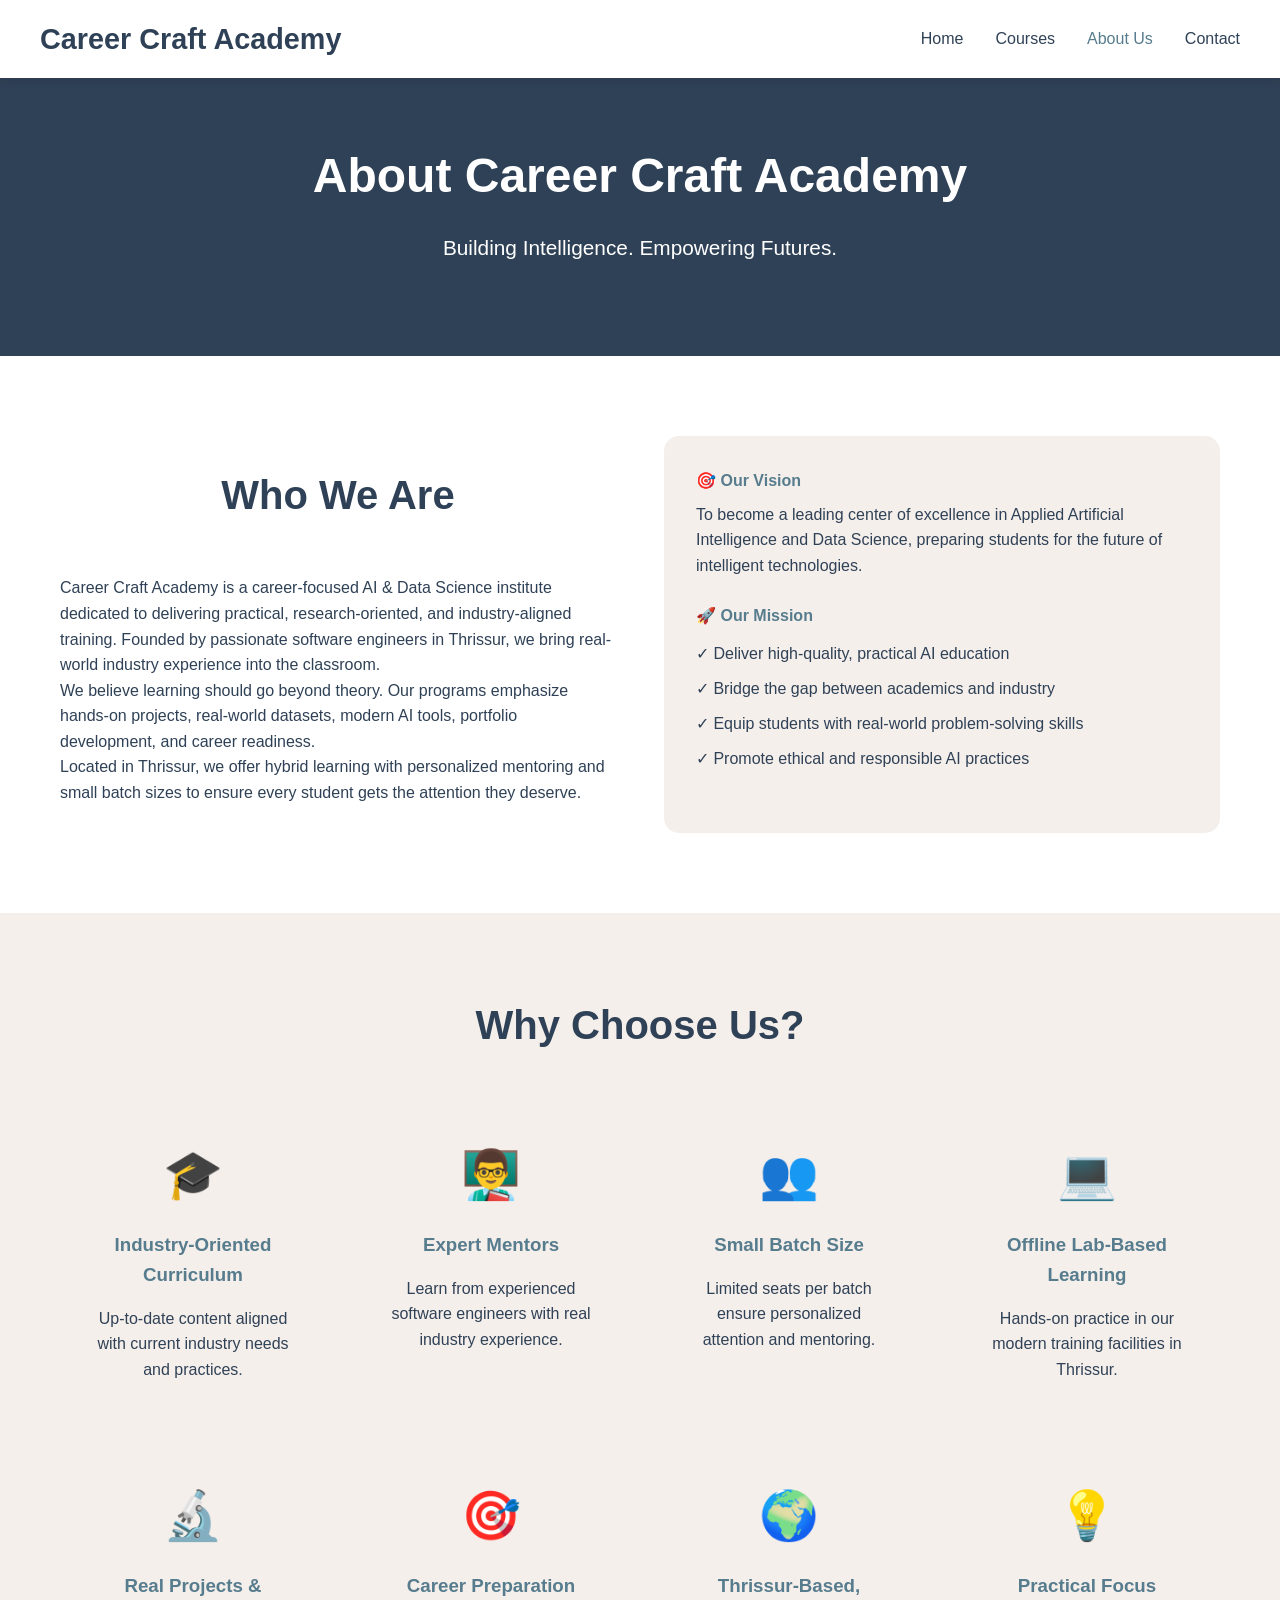
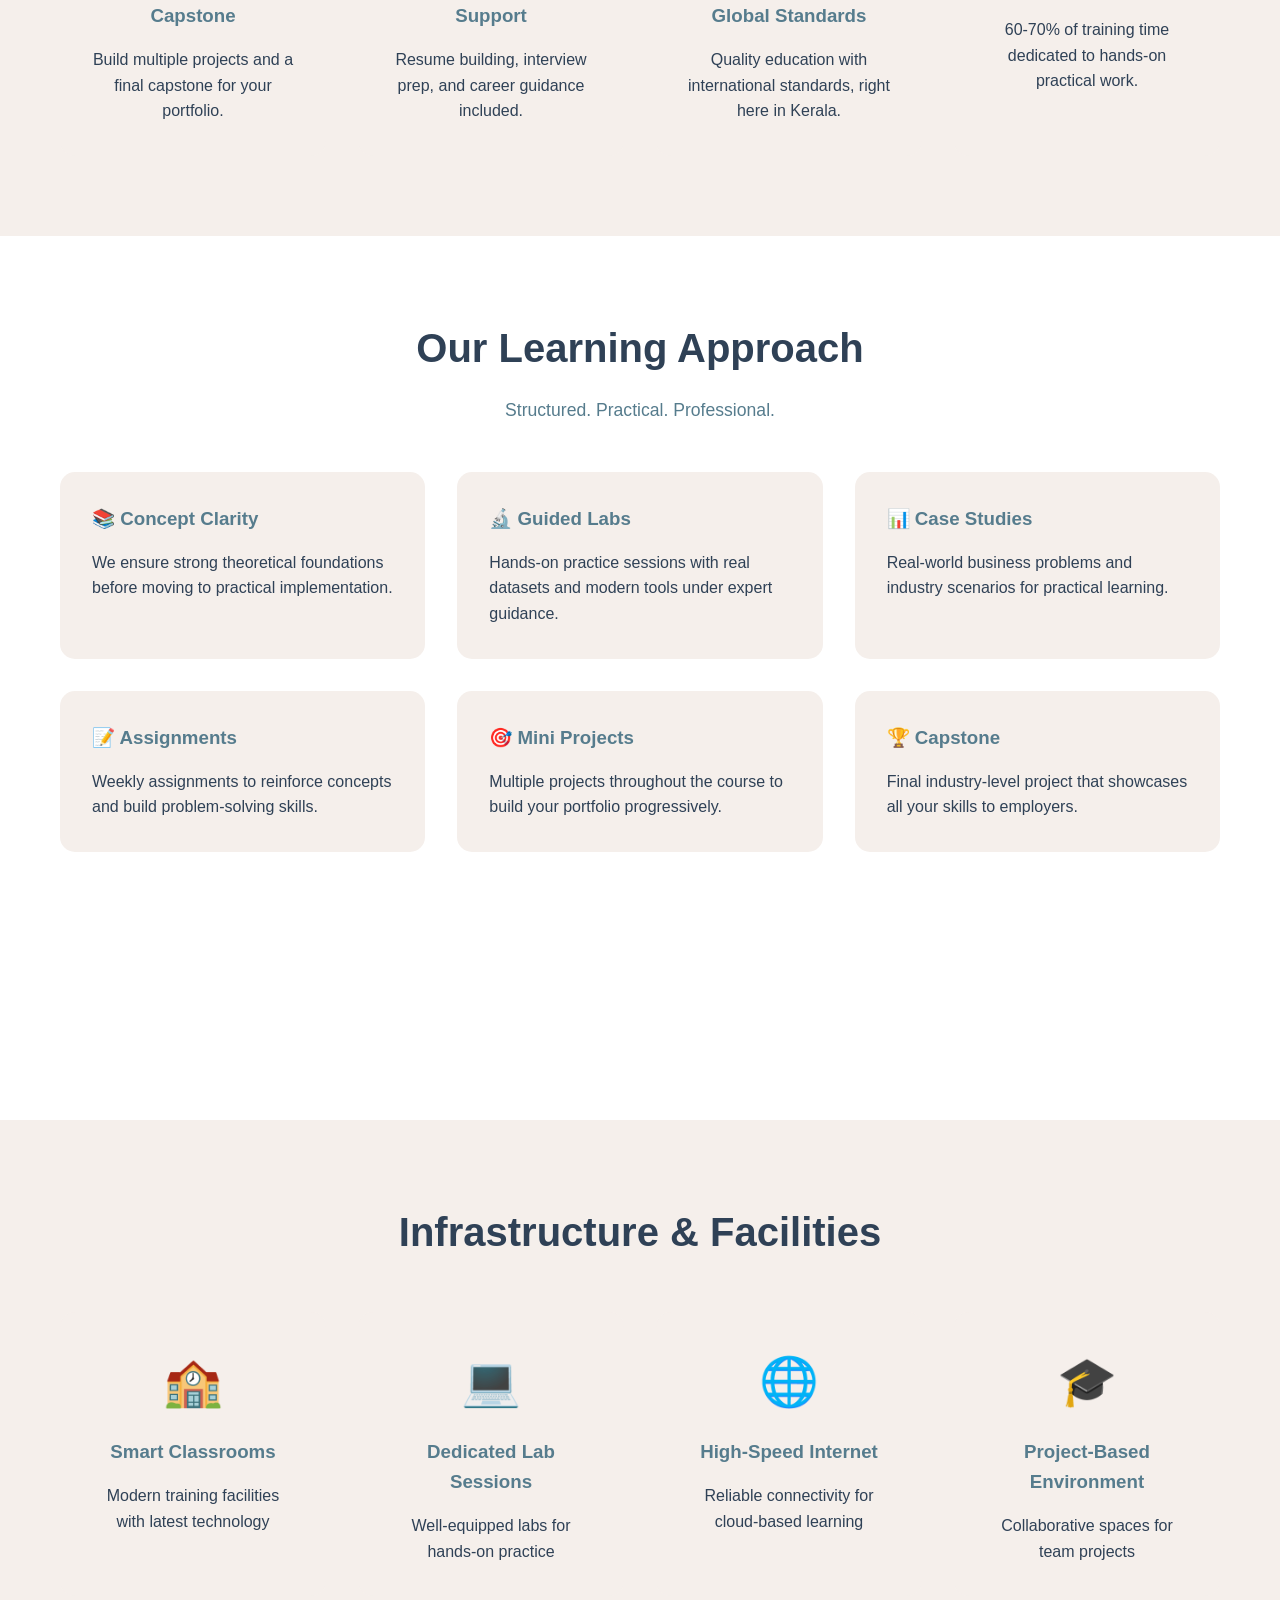
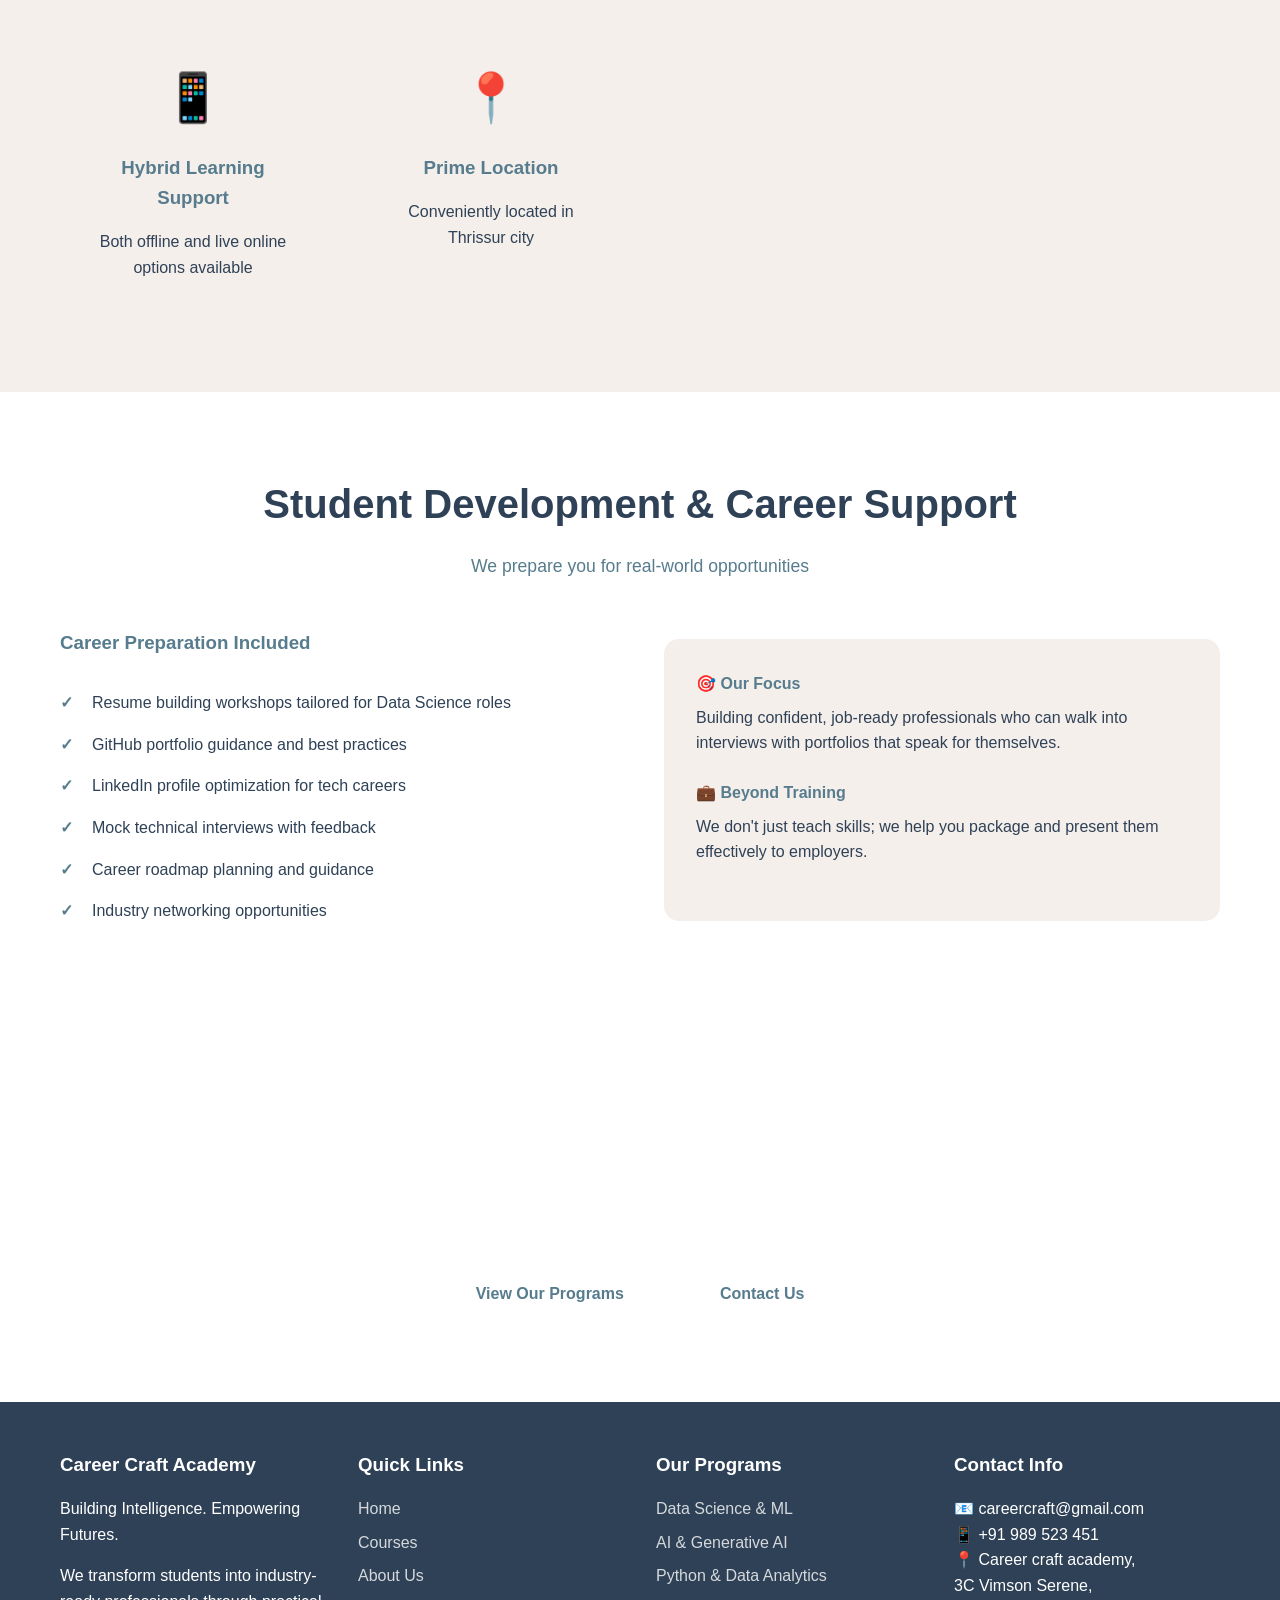
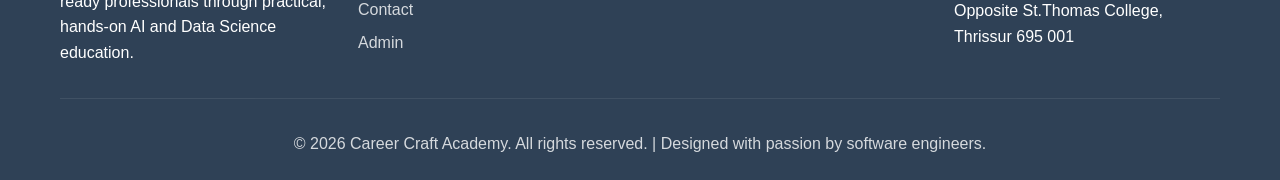
==== about.html @ 8da36c8c "Career crft website" ====
<!DOCTYPE html>
<html lang="en">
<head>
    <meta charset="UTF-8">
    <meta name="viewport" content="width=device-width, initial-scale=1.0">
    <title>About Us - Career Craft Academy</title>
    <meta name="description" content="Learn about Career Craft Academy's mission, vision, and commitment to quality AI and Data Science education in Thrissur.">
    <link rel="stylesheet" href="css/styles.css">
</head>
<body>
    <!-- Header Placeholder -->
    <div id="header-placeholder"></div>

    <!-- Page Hero -->
    <section class="hero" style="padding: 60px 20px;">
        <div class="container">
            <h1>About Career Craft Academy</h1>
            <p>Building Intelligence. Empowering Futures.</p>
        </div>
    </section>

    <!-- About Content -->
    <section>
        <div class="container">
            <div class="about-content">
                <div class="about-text">
                    <h2>Who We Are</h2>
                    <p>Career Craft Academy is a career-focused AI & Data Science institute dedicated to delivering practical, research-oriented, and industry-aligned training. Founded by passionate software engineers in Thrissur, we bring real-world industry experience into the classroom.</p>
                    
                    <p>We believe learning should go beyond theory. Our programs emphasize hands-on projects, real-world datasets, modern AI tools, portfolio development, and career readiness.</p>
                    
                    <p>Located in Thrissur, we offer hybrid learning with personalized mentoring and small batch sizes to ensure every student gets the attention they deserve.</p>
                </div>
                
                <div class="about-highlights">
                    <div class="highlight-item">
                        <h4>🎯 Our Vision</h4>
                        <p>To become a leading center of excellence in Applied Artificial Intelligence and Data Science, preparing students for the future of intelligent technologies.</p>
                    </div>
                    
                    <div class="highlight-item">
                        <h4>🚀 Our Mission</h4>
                        <ul style="list-style: none; padding: 0; margin-top: 0.5rem;">
                            <li style="padding: 0.3rem 0;">✓ Deliver high-quality, practical AI education</li>
                            <li style="padding: 0.3rem 0;">✓ Bridge the gap between academics and industry</li>
                            <li style="padding: 0.3rem 0;">✓ Equip students with real-world problem-solving skills</li>
                            <li style="padding: 0.3rem 0;">✓ Promote ethical and responsible AI practices</li>
                        </ul>
                    </div>
                </div>
            </div>
        </div>
    </section>

    <!-- Why Choose Us -->
    <section style="background: var(--light-bg);">
        <div class="container">
            <h2>Why Choose Us?</h2>
            <div class="features-grid">
                <div class="feature-card">
                    <div class="feature-icon">🎓</div>
                    <h3>Industry-Oriented Curriculum</h3>
                    <p>Up-to-date content aligned with current industry needs and practices.</p>
                </div>
                
                <div class="feature-card">
                    <div class="feature-icon">👨‍🏫</div>
                    <h3>Expert Mentors</h3>
                    <p>Learn from experienced software engineers with real industry experience.</p>
                </div>
                
                <div class="feature-card">
                    <div class="feature-icon">👥</div>
                    <h3>Small Batch Size</h3>
                    <p>Limited seats per batch ensure personalized attention and mentoring.</p>
                </div>
                
                <div class="feature-card">
                    <div class="feature-icon">💻</div>
                    <h3>Offline Lab-Based Learning</h3>
                    <p>Hands-on practice in our modern training facilities in Thrissur.</p>
                </div>
                
                <div class="feature-card">
                    <div class="feature-icon">🔬</div>
                    <h3>Real Projects & Capstone</h3>
                    <p>Build multiple projects and a final capstone for your portfolio.</p>
                </div>
                
                <div class="feature-card">
                    <div class="feature-icon">🎯</div>
                    <h3>Career Preparation Support</h3>
                    <p>Resume building, interview prep, and career guidance included.</p>
                </div>
                
                <div class="feature-card">
                    <div class="feature-icon">🌍</div>
                    <h3>Thrissur-Based, Global Standards</h3>
                    <p>Quality education with international standards, right here in Kerala.</p>
                </div>
                
                <div class="feature-card">
                    <div class="feature-icon">💡</div>
                    <h3>Practical Focus</h3>
                    <p>60-70% of training time dedicated to hands-on practical work.</p>
                </div>
            </div>
        </div>
    </section>

    <!-- Learning Approach -->
    <section>
        <div class="container">
            <h2>Our Learning Approach</h2>
            <p class="section-subtitle">Structured. Practical. Professional.</p>
            
            <div style="display: grid; grid-template-columns: repeat(auto-fit, minmax(300px, 1fr)); gap: 2rem;">
                <div style="background: var(--light-bg); padding: 2rem; border-radius: 15px;">
                    <h3 style="color: var(--primary-color); margin-bottom: 1rem;">📚 Concept Clarity</h3>
                    <p>We ensure strong theoretical foundations before moving to practical implementation.</p>
                </div>
                
                <div style="background: var(--light-bg); padding: 2rem; border-radius: 15px;">
                    <h3 style="color: var(--primary-color); margin-bottom: 1rem;">🔬 Guided Labs</h3>
                    <p>Hands-on practice sessions with real datasets and modern tools under expert guidance.</p>
                </div>
                
                <div style="background: var(--light-bg); padding: 2rem; border-radius: 15px;">
                    <h3 style="color: var(--primary-color); margin-bottom: 1rem;">📊 Case Studies</h3>
                    <p>Real-world business problems and industry scenarios for practical learning.</p>
                </div>
                
                <div style="background: var(--light-bg); padding: 2rem; border-radius: 15px;">
                    <h3 style="color: var(--primary-color); margin-bottom: 1rem;">📝 Assignments</h3>
                    <p>Weekly assignments to reinforce concepts and build problem-solving skills.</p>
                </div>
                
                <div style="background: var(--light-bg); padding: 2rem; border-radius: 15px;">
                    <h3 style="color: var(--primary-color); margin-bottom: 1rem;">🎯 Mini Projects</h3>
                    <p>Multiple projects throughout the course to build your portfolio progressively.</p>
                </div>
                
                <div style="background: var(--light-bg); padding: 2rem; border-radius: 15px;">
                    <h3 style="color: var(--primary-color); margin-bottom: 1rem;">🏆 Capstone</h3>
                    <p>Final industry-level project that showcases all your skills to employers.</p>
                </div>
            </div>
            
            <div style="text-align: center; margin-top: 3rem; padding: 2rem; background: var(--gradient); color: white; border-radius: 15px;">
                <h3 style="color: white; margin-bottom: 1rem;">Our Promise</h3>
                <p style="font-size: 1.2rem;">We don't just train students — we transform them into professionals.</p>
            </div>
        </div>
    </section>

    <!-- Infrastructure -->
    <section style="background: var(--light-bg);">
        <div class="container">
            <h2>Infrastructure & Facilities</h2>
            <div class="features-grid">
                <div class="feature-card">
                    <div class="feature-icon">🏫</div>
                    <h3>Smart Classrooms</h3>
                    <p>Modern training facilities with latest technology</p>
                </div>
                
                <div class="feature-card">
                    <div class="feature-icon">💻</div>
                    <h3>Dedicated Lab Sessions</h3>
                    <p>Well-equipped labs for hands-on practice</p>
                </div>
                
                <div class="feature-card">
                    <div class="feature-icon">🌐</div>
                    <h3>High-Speed Internet</h3>
                    <p>Reliable connectivity for cloud-based learning</p>
                </div>
                
                <div class="feature-card">
                    <div class="feature-icon">🎓</div>
                    <h3>Project-Based Environment</h3>
                    <p>Collaborative spaces for team projects</p>
                </div>
                
                <div class="feature-card">
                    <div class="feature-icon">📱</div>
                    <h3>Hybrid Learning Support</h3>
                    <p>Both offline and live online options available</p>
                </div>
                
                <div class="feature-card">
                    <div class="feature-icon">📍</div>
                    <h3>Prime Location</h3>
                    <p>Conveniently located in Thrissur city</p>
                </div>
            </div>
        </div>
    </section>

    <!-- Student Development -->
    <section>
        <div class="container">
            <h2>Student Development & Career Support</h2>
            <p class="section-subtitle">We prepare you for real-world opportunities</p>
            
            <div class="about-content">
                <div class="about-text">
                    <h3>Career Preparation Included</h3>
                    <ul>
                        <li>Resume building workshops tailored for Data Science roles</li>
                        <li>GitHub portfolio guidance and best practices</li>
                        <li>LinkedIn profile optimization for tech careers</li>
                        <li>Mock technical interviews with feedback</li>
                        <li>Career roadmap planning and guidance</li>
                        <li>Industry networking opportunities</li>
                    </ul>
                </div>
                
                <div class="about-highlights">
                    <div class="highlight-item">
                        <h4>🎯 Our Focus</h4>
                        <p>Building confident, job-ready professionals who can walk into interviews with portfolios that speak for themselves.</p>
                    </div>
                    
                    <div class="highlight-item">
                        <h4>💼 Beyond Training</h4>
                        <p>We don't just teach skills; we help you package and present them effectively to employers.</p>
                    </div>
                </div>
            </div>
        </div>
    </section>

    <!-- CTA Section -->
    <section style="background: var(--gradient); color: white; text-align: center;">
        <div class="container">
            <h2 style="color: white;">Join Career Craft Academy</h2>
            <p style="font-size: 1.2rem; margin-bottom: 2rem;">Start your journey in AI & Data Science with industry experts</p>
            <div style="display: flex; gap: 1rem; justify-content: center; flex-wrap: wrap;">
                <a href="courses.html" class="cta-button">View Our Programs</a>
                <a href="contact.html" class="cta-button">Contact Us</a>
            </div>
        </div>
    </section>

    <!-- Footer Placeholder -->
    <div id="footer-placeholder"></div>

    <!-- Scripts -->
    <script src="js/main.js"></script>
</body>
</html>
---- css/styles.css ----
/* Reset and Base Styles */
* {
    margin: 0;
    padding: 0;
    box-sizing: border-box;
}

:root {
    --primary-color: #567C8D;
    --secondary-color: #2F4156;
    --accent-color: #567C8D;
    --dark-bg: #2F4156;
    --light-bg: #F5EFEB;
    --text-dark: #2F4156;
    --text-light: #567C8D;
    --white: #ffffff;
    --success: #567C8D;
    --warning: #567C8D;
    --sky-blue: #C8D9E6;
}

body {
    font-family: 'Segoe UI', Tahoma, Geneva, Verdana, sans-serif;
    line-height: 1.6;
    color: var(--text-dark);
    background-color: var(--white);
}

.container {
    max-width: 1200px;
    margin: 0 auto;
    padding: 0 20px;
}

/* Header Styles */
header {
    background: var(--white);
    box-shadow: 0 2px 10px rgba(0,0,0,0.1);
    position: sticky;
    top: 0;
    z-index: 1000;
}

.header-container {
    display: flex;
    justify-content: space-between;
    align-items: center;
    padding: 1rem 0;
}

.logo {
    font-size: 1.8rem;
    font-weight: bold;
    color: var(--secondary-color);
}

nav ul {
    display: flex;
    list-style: none;
    gap: 2rem;
}

nav a {
    text-decoration: none;
    color: var(--text-dark);
    font-weight: 500;
    transition: color 0.3s;
    position: relative;
}

nav a:hover,
nav a.active {
    color: var(--primary-color);
}

nav a::after {
    content: '';
    position: absolute;
    bottom: -5px;
    left: 0;
    width: 0;
    height: 2px;
    background: var(--primary-color);
    transition: width 0.3s;
}

nav a:hover::after {
    width: 100%;
}

.mobile-menu-btn {
    display: none;
    background: none;
    border: none;
    font-size: 1.5rem;
    cursor: pointer;
    color: var(--text-dark);
}

/* Hero Section */
.hero {
    background: var(--secondary-color);
    color: var(--white);
    padding: 100px 20px;
    text-align: center;
}

.hero h1 {
    font-size: 3rem;
    margin-bottom: 1rem;
    animation: fadeInUp 0.8s ease;
}

.hero p {
    font-size: 1.3rem;
    margin-bottom: 2rem;
    animation: fadeInUp 0.8s ease 0.2s backwards;
}

.cta-button {
    display: inline-block;
    background: var(--white);
    color: var(--primary-color);
    padding: 15px 40px;
    border-radius: 50px;
    text-decoration: none;
    font-weight: bold;
    transition: transform 0.3s, box-shadow 0.3s;
    animation: fadeInUp 0.8s ease 0.4s backwards;
}

.cta-button:hover {
    transform: translateY(-3px);
    box-shadow: 0 10px 25px rgba(0,0,0,0.2);
}

/* Section Styles */
section {
    padding: 80px 20px;
}

section h2 {
    text-align: center;
    font-size: 2.5rem;
    margin-bottom: 3rem;
    color: var(--text-dark);
}

.section-subtitle {
    text-align: center;
    color: var(--text-light);
    font-size: 1.1rem;
    margin-top: -2rem;
    margin-bottom: 3rem;
}

/* About Section */
.about-content {
    display: grid;
    grid-template-columns: 1fr 1fr;
    gap: 3rem;
    align-items: center;
}

.about-text h3 {
    color: var(--primary-color);
    margin-bottom: 1rem;
}

.about-text ul {
    list-style: none;
    margin-top: 1.5rem;
}

.about-text li {
    padding: 0.5rem 0;
    padding-left: 2rem;
    position: relative;
}

.about-text li::before {
    content: '✓';
    position: absolute;
    left: 0;
    color: var(--success);
    font-weight: bold;
}

.about-highlights {
    background: var(--light-bg);
    padding: 2rem;
    border-radius: 15px;
}

.highlight-item {
    margin-bottom: 1.5rem;
}

.highlight-item h4 {
    color: var(--primary-color);
    margin-bottom: 0.5rem;
}

/* Courses Grid */
.courses-grid {
    display: grid;
    grid-template-columns: repeat(auto-fit, minmax(350px, 1fr));
    gap: 2rem;
    margin-top: 3rem;
}

.course-card {
    background: var(--white);
    border-radius: 15px;
    overflow: hidden;
    box-shadow: 0 5px 20px rgba(0,0,0,0.1);
    transition: transform 0.3s, box-shadow 0.3s;
}

.course-card:hover {
    transform: translateY(-10px);
    box-shadow: 0 15px 35px rgba(0,0,0,0.15);
}

.course-header {
    background: var(--primary-color);
    color: var(--white);
    padding: 2rem;
}

.course-header h3 {
    font-size: 1.5rem;
    margin-bottom: 0.5rem;
}

.course-duration {
    font-size: 0.9rem;
    opacity: 0.9;
}

.course-body {
    padding: 2rem;
}

.course-body ul {
    list-style: none;
    margin: 1.5rem 0;
}

.course-body li {
    padding: 0.5rem 0;
    padding-left: 1.5rem;
    position: relative;
    color: var(--text-light);
}

.course-body li::before {
    content: '→';
    position: absolute;
    left: 0;
    color: var(--primary-color);
}

.course-button {
    display: inline-block;
    background: var(--primary-color);
    color: var(--white);
    padding: 12px 30px;
    border-radius: 25px;
    text-decoration: none;
    transition: background 0.3s;
}

.course-button:hover {
    background: var(--secondary-color);
}

/* Features Section */
.features-grid {
    display: grid;
    grid-template-columns: repeat(auto-fit, minmax(250px, 1fr));
    gap: 2rem;
}

.feature-card {
    text-align: center;
    padding: 2rem;
    background: var(--light-bg);
    border-radius: 15px;
    transition: transform 0.3s;
}

.feature-card:hover {
    transform: translateY(-5px);
}

.feature-icon {
    font-size: 3rem;
    margin-bottom: 1rem;
}

.feature-card h3 {
    color: var(--primary-color);
    margin-bottom: 1rem;
}

/* Contact Section */
.contact-content {
    display: grid;
    grid-template-columns: 1fr 1fr;
    gap: 3rem;
}

.contact-form {
    background: var(--light-bg);
    padding: 2rem;
    border-radius: 15px;
}

.form-group {
    margin-bottom: 1.5rem;
}

.form-group label {
    display: block;
    margin-bottom: 0.5rem;
    font-weight: 500;
    color: var(--text-dark);
}

.form-group input,
.form-group textarea,
.form-group select {
    width: 100%;
    padding: 12px;
    border: 1px solid #e2e8f0;
    border-radius: 8px;
    font-family: inherit;
    font-size: 1rem;
}

.form-group textarea {
    resize: vertical;
    min-height: 120px;
}

.submit-btn {
    background: var(--primary-color);
    color: var(--white);
    padding: 12px 40px;
    border: none;
    border-radius: 25px;
    cursor: pointer;
    font-size: 1rem;
    font-weight: bold;
    transition: background 0.3s;
}

.submit-btn:hover {
    background: var(--secondary-color);
}

.contact-info {
    padding: 2rem;
}

.contact-item {
    margin-bottom: 2rem;
    display: flex;
    align-items: start;
    gap: 1rem;
}

.contact-icon {
    font-size: 1.5rem;
    color: var(--primary-color);
}

.contact-item h4 {
    color: var(--primary-color);
    margin-bottom: 0.5rem;
}

/* Footer */
footer {
    background: var(--dark-bg);
    color: var(--white);
    padding: 3rem 20px 1.5rem;
}

.footer-content {
    display: grid;
    grid-template-columns: repeat(auto-fit, minmax(250px, 1fr));
    gap: 2rem;
    margin-bottom: 2rem;
}

.footer-section h3 {
    margin-bottom: 1rem;
}

.footer-section ul {
    list-style: none;
}

.footer-section ul li {
    margin-bottom: 0.5rem;
}

.footer-section a {
    color: var(--white);
    text-decoration: none;
    opacity: 0.8;
    transition: opacity 0.3s;
}

.footer-section a:hover {
    opacity: 1;
}

.footer-bottom {
    text-align: center;
    padding-top: 2rem;
    border-top: 1px solid rgba(255,255,255,0.1);
    opacity: 0.8;
}

/* Course Detail Page */
.course-detail-hero {
    background: var(--secondary-color);
    color: var(--white);
    padding: 60px 20px;
}

.course-detail-content {
    display: grid;
    grid-template-columns: 2fr 1fr;
    gap: 3rem;
    margin-top: 3rem;
}

.course-main {
    background: var(--white);
}

.course-sidebar {
    position: sticky;
    top: 100px;
    align-self: start;
}

.info-box {
    background: var(--light-bg);
    padding: 2rem;
    border-radius: 15px;
    margin-bottom: 2rem;
}

.info-box h3 {
    color: var(--primary-color);
    margin-bottom: 1rem;
}

.module {
    background: var(--light-bg);
    padding: 2rem;
    border-radius: 15px;
    margin-bottom: 2rem;
}

.module h3 {
    color: var(--primary-color);
    margin-bottom: 1rem;
}

/* Animations */
@keyframes fadeInUp {
    from {
        opacity: 0;
        transform: translateY(30px);
    }
    to {
        opacity: 1;
        transform: translateY(0);
    }
}

/* Content Manager Styles */
.admin-header {
    background: var(--dark-bg);
    color: var(--white);
    padding: 2rem;
    margin-bottom: 2rem;
}

.admin-container {
    max-width: 1400px;
    margin: 0 auto;
    padding: 2rem;
}

.content-sections {
    display: grid;
    gap: 2rem;
}

.admin-section {
    background: var(--white);
    border-radius: 15px;
    padding: 2rem;
    box-shadow: 0 2px 10px rgba(0,0,0,0.1);
}

.admin-section h2 {
    color: var(--primary-color);
    margin-bottom: 1.5rem;
    text-align: left;
    font-size: 1.8rem;
}

.course-list {
    display: grid;
    gap: 1rem;
}

.course-item {
    background: var(--light-bg);
    padding: 1.5rem;
    border-radius: 10px;
    display: flex;
    justify-content: space-between;
    align-items: center;
}

.edit-btn, .delete-btn, .add-btn {
    padding: 8px 20px;
    border: none;
    border-radius: 5px;
    cursor: pointer;
    font-weight: bold;
    transition: background 0.3s;
}

.edit-btn {
    background: var(--primary-color);
    color: var(--white);
    margin-right: 0.5rem;
}

.delete-btn {
    background: #ef4444;
    color: var(--white);
}

.add-btn {
    background: var(--success);
    color: var(--white);
}

.modal {
    display: none;
    position: fixed;
    top: 0;
    left: 0;
    width: 100%;
    height: 100%;
    background: rgba(0,0,0,0.5);
    z-index: 2000;
    align-items: center;
    justify-content: center;
}

.modal.active {
    display: flex;
}

.modal-content {
    background: var(--white);
    padding: 2rem;
    border-radius: 15px;
    max-width: 600px;
    width: 90%;
    max-height: 90vh;
    overflow-y: auto;
}

.modal-header {
    display: flex;
    justify-content: space-between;
    align-items: center;
    margin-bottom: 1.5rem;
}

.close-btn {
    background: none;
    border: none;
    font-size: 1.5rem;
    cursor: pointer;
    color: var(--text-dark);
}

/* Responsive Design */
@media (max-width: 768px) {
    .mobile-menu-btn {
        display: block;
    }

    nav ul {
        display: none;
        position: absolute;
        top: 100%;
        left: 0;
        right: 0;
        background: var(--white);
        flex-direction: column;
        padding: 1rem;
        box-shadow: 0 5px 10px rgba(0,0,0,0.1);
    }

    nav ul.active {
        display: flex;
    }

    .hero h1 {
        font-size: 2rem;
    }

    .about-content,
    .contact-content,
    .course-detail-content {
        grid-template-columns: 1fr;
    }

    .courses-grid,
    .features-grid {
        grid-template-columns: 1fr;
    }

    .course-sidebar {
        position: static;
    }
}

@media (max-width: 480px) {
    .hero h1 {
        font-size: 1.5rem;
    }

    .hero p {
        font-size: 1rem;
    }

    section h2 {
        font-size: 1.8rem;
    }
}
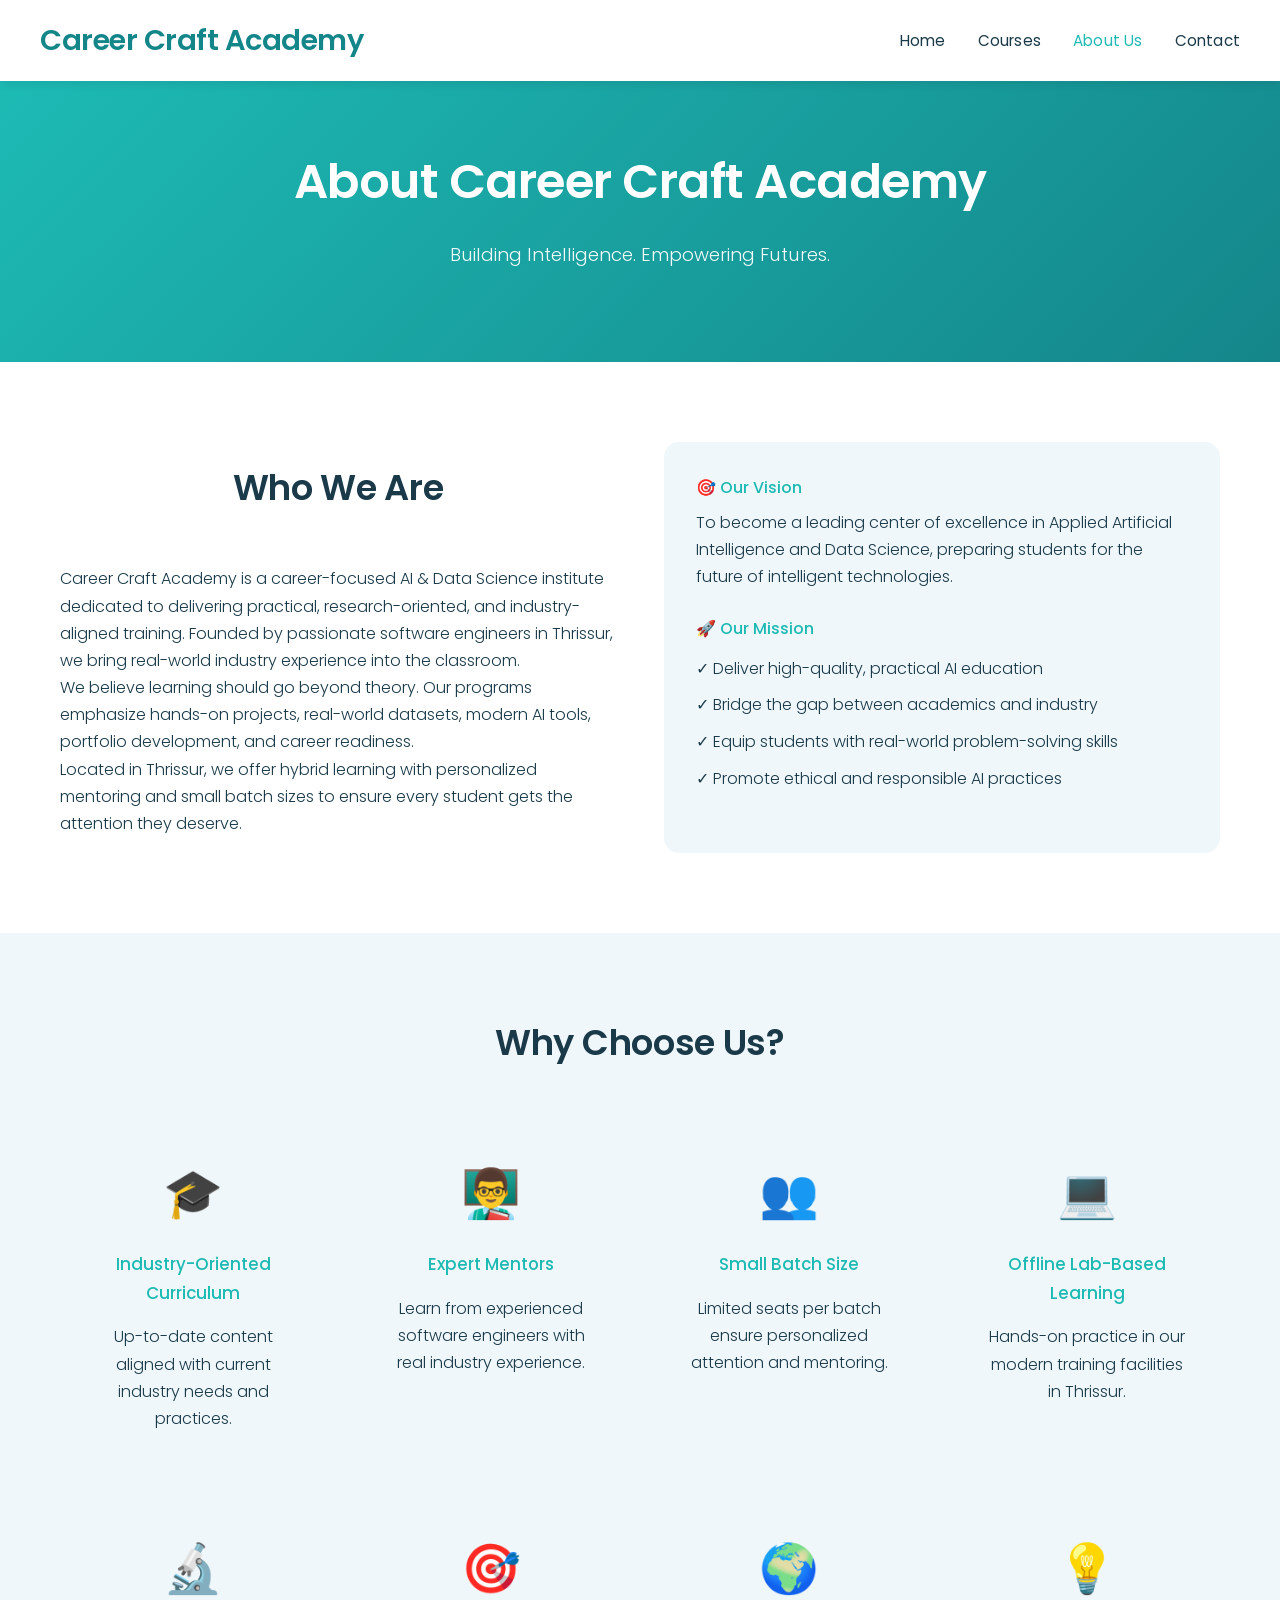
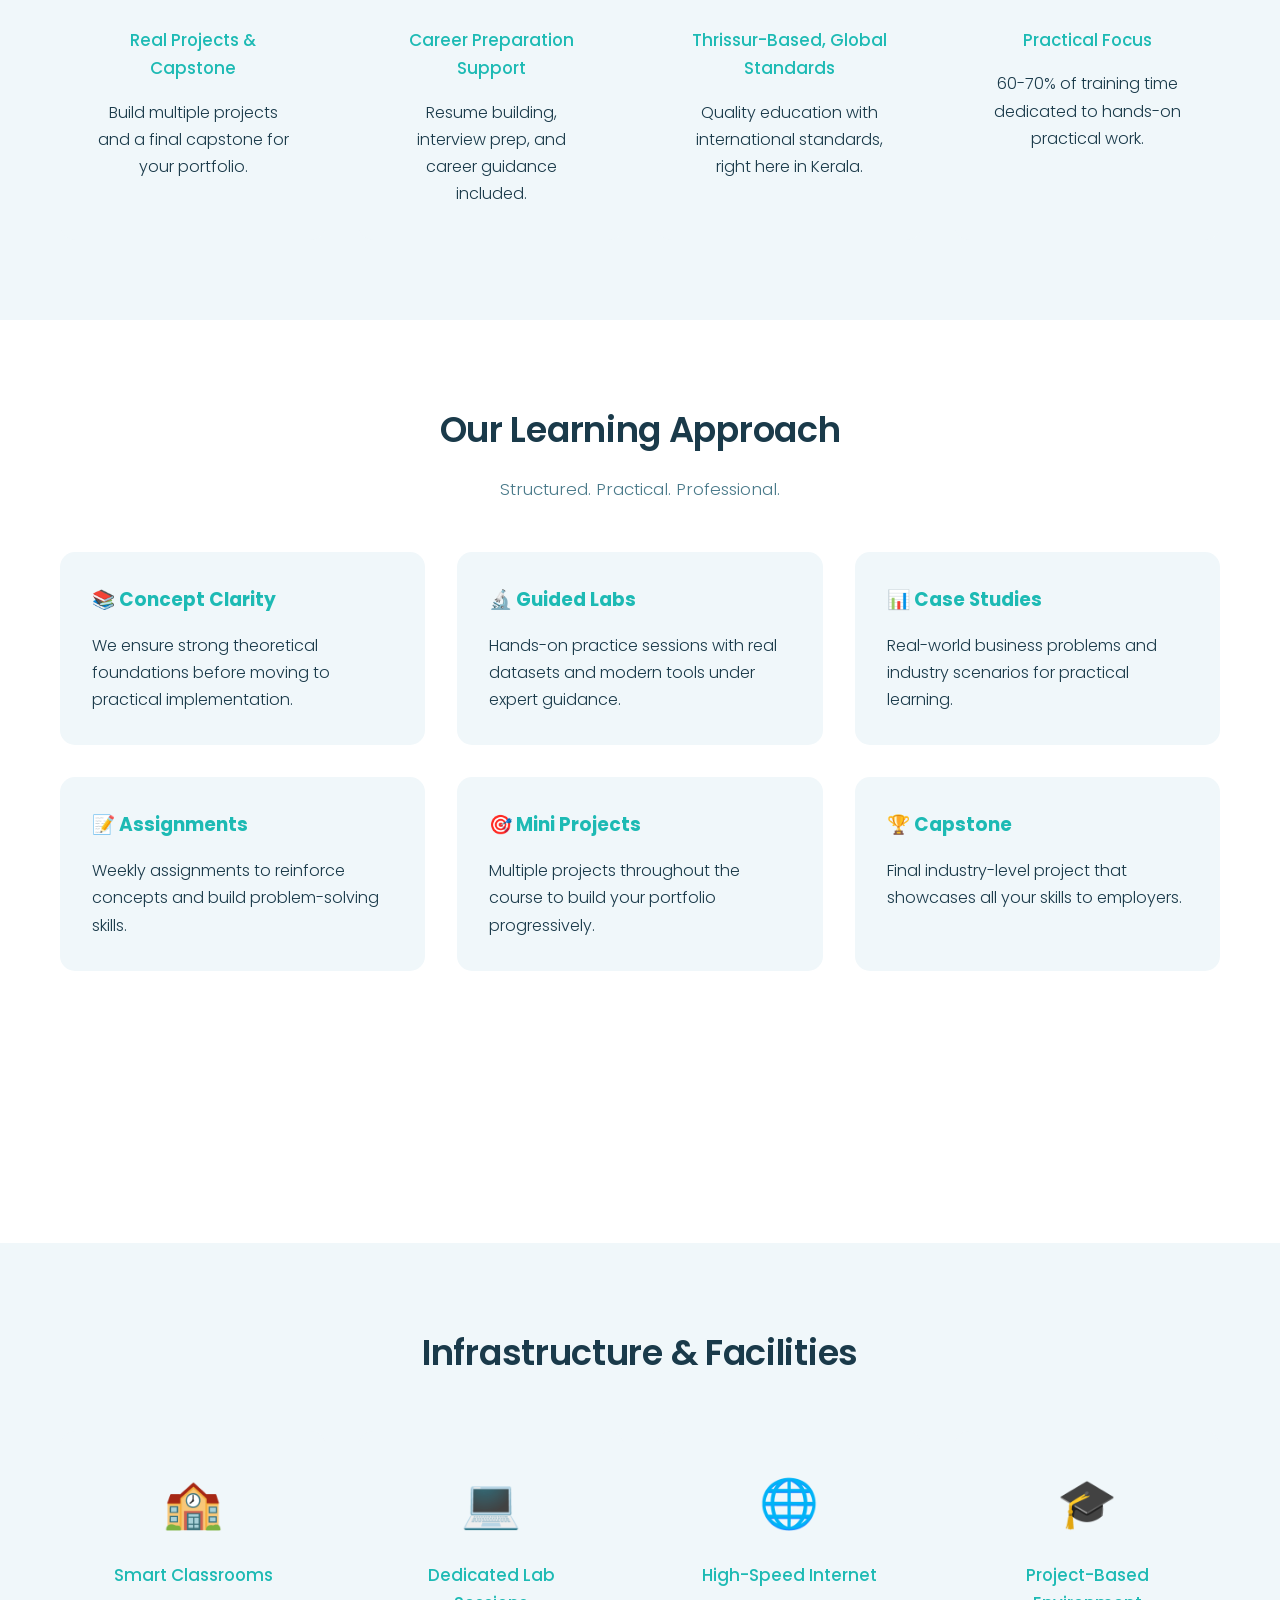
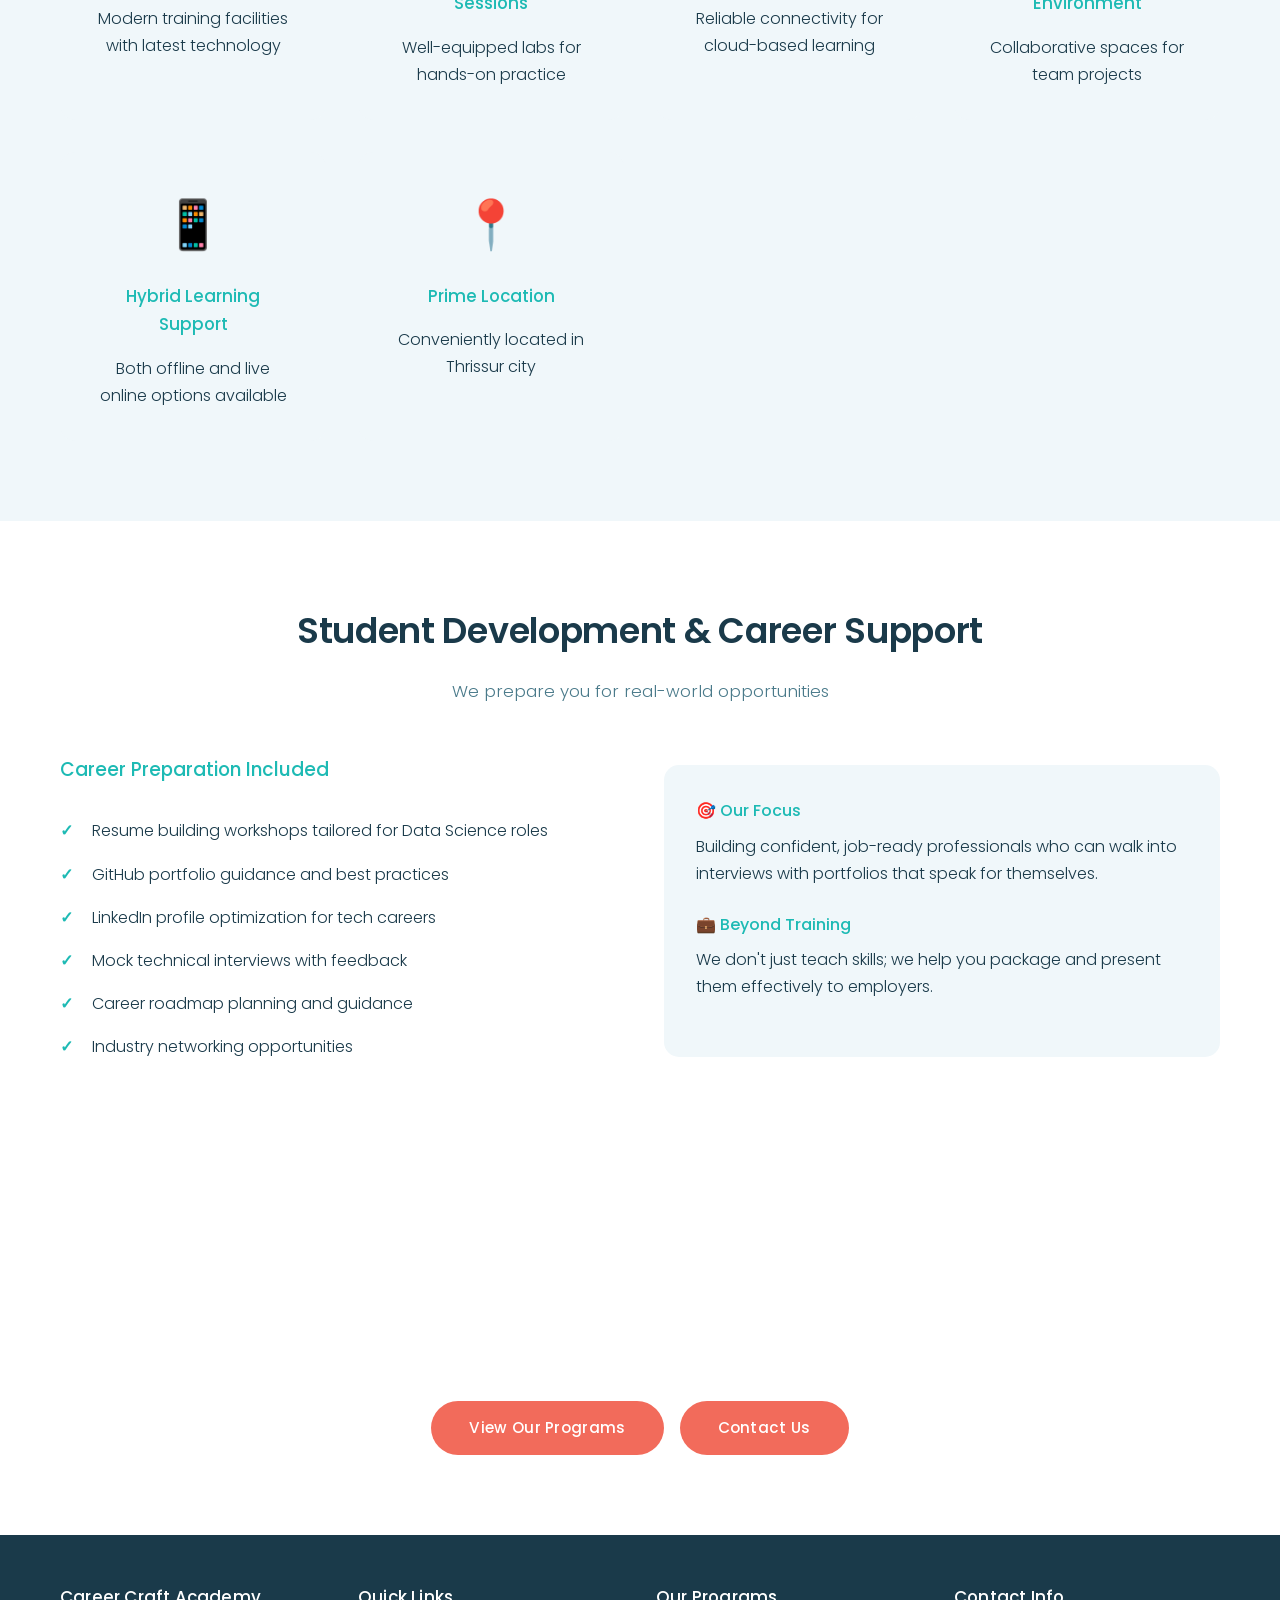
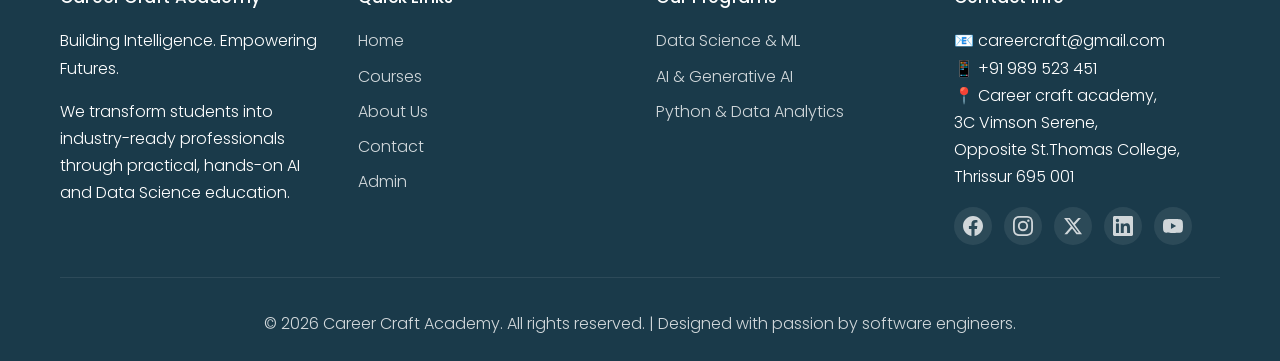
==== commit 6d8e371c: "Added images and changed font style" ====
--- a/about.html
+++ b/about.html
@@ -26,9 +26,9 @@
                 <div class="about-text">
                     <h2>Who We Are</h2>
                     <p>Career Craft Academy is a career-focused AI & Data Science institute dedicated to delivering practical, research-oriented, and industry-aligned training. Founded by passionate software engineers in Thrissur, we bring real-world industry experience into the classroom.</p>
-                    
+
                     <p>We believe learning should go beyond theory. Our programs emphasize hands-on projects, real-world datasets, modern AI tools, portfolio development, and career readiness.</p>
-                    
+
                     <p>Located in Thrissur, we offer hybrid learning with personalized mentoring and small batch sizes to ensure every student gets the attention they deserve.</p>
                 </div>
                 
@@ -221,7 +221,7 @@
                         <h4>🎯 Our Focus</h4>
                         <p>Building confident, job-ready professionals who can walk into interviews with portfolios that speak for themselves.</p>
                     </div>
-                    
+
                     <div class="highlight-item">
                         <h4>💼 Beyond Training</h4>
                         <p>We don't just teach skills; we help you package and present them effectively to employers.</p>
--- a/css/styles.css
+++ b/css/styles.css
@@ -1,3 +1,6 @@
+/* Google Fonts */
+@import url('https://fonts.googleapis.com/css2?family=Poppins:wght@300;400;500;600;700&display=swap');
+
 /* Reset and Base Styles */
 * {
     margin: 0;
@@ -6,24 +9,27 @@
 }
 
 :root {
-    --primary-color: #567C8D;
-    --secondary-color: #2F4156;
-    --accent-color: #567C8D;
-    --dark-bg: #2F4156;
-    --light-bg: #F5EFEB;
-    --text-dark: #2F4156;
-    --text-light: #567C8D;
+    --primary-color: #1DBAB4;
+    --secondary-color: #14868A;
+    --accent-color: #F26B5B;
+    --dark-bg: #1A3A4A;
+    --light-bg: #F0F7FA;
+    --text-dark: #1A3A4A;
+    --text-light: #4A7A8A;
     --white: #ffffff;
-    --success: #567C8D;
-    --warning: #567C8D;
-    --sky-blue: #C8D9E6;
+    --success: #1DBAB4;
+    --warning: #F26B5B;
+    --sky-blue: #B8E6E4;
 }
 
 body {
-    font-family: 'Segoe UI', Tahoma, Geneva, Verdana, sans-serif;
-    line-height: 1.6;
+    font-family: 'Poppins', sans-serif;
+    font-weight: 300;
+    line-height: 1.7;
     color: var(--text-dark);
     background-color: var(--white);
+    -webkit-font-smoothing: antialiased;
+    -moz-osx-font-smoothing: grayscale;
 }
 
 .container {
@@ -50,8 +56,9 @@
 
 .logo {
     font-size: 1.8rem;
-    font-weight: bold;
+    font-weight: 600;
     color: var(--secondary-color);
+    letter-spacing: -0.5px;
 }
 
 nav ul {
@@ -63,7 +70,9 @@
 nav a {
     text-decoration: none;
     color: var(--text-dark);
-    font-weight: 500;
+    font-weight: 400;
+    font-size: 0.95rem;
+    letter-spacing: 0.2px;
     transition: color 0.3s;
     position: relative;
 }
@@ -99,7 +108,7 @@
 
 /* Hero Section */
 .hero {
-    background: var(--secondary-color);
+    background: linear-gradient(135deg, #1DBAB4, #14868A);
     color: var(--white);
     padding: 100px 20px;
     text-align: center;
@@ -107,31 +116,112 @@
 
 .hero h1 {
     font-size: 3rem;
+    font-weight: 600;
+    letter-spacing: -0.5px;
     margin-bottom: 1rem;
     animation: fadeInUp 0.8s ease;
 }
 
 .hero p {
-    font-size: 1.3rem;
+    font-size: 1.15rem;
+    font-weight: 300;
     margin-bottom: 2rem;
+    opacity: 0.95;
     animation: fadeInUp 0.8s ease 0.2s backwards;
 }
 
 .cta-button {
     display: inline-block;
-    background: var(--white);
-    color: var(--primary-color);
-    padding: 15px 40px;
+    background: var(--accent-color);
+    color: var(--white);
+    padding: 14px 38px;
     border-radius: 50px;
     text-decoration: none;
-    font-weight: bold;
+    font-weight: 500;
+    font-size: 0.95rem;
+    letter-spacing: 0.3px;
     transition: transform 0.3s, box-shadow 0.3s;
     animation: fadeInUp 0.8s ease 0.4s backwards;
 }
 
 .cta-button:hover {
     transform: translateY(-3px);
-    box-shadow: 0 10px 25px rgba(0,0,0,0.2);
+    box-shadow: 0 10px 25px rgba(242,107,91,0.4);
+}
+
+/* Hero Grid Layout */
+.hero-grid {
+    display: grid;
+    grid-template-columns: 1fr 1fr;
+    gap: 3rem;
+    align-items: center;
+}
+
+.hero-with-image {
+    text-align: left;
+}
+
+.hero-image {
+    display: flex;
+    justify-content: center;
+}
+
+.hero-image img {
+    max-width: 100%;
+    height: auto;
+    filter: drop-shadow(0 15px 30px rgba(0,0,0,0.25));
+}
+
+/* Circle Highlights */
+.circle-highlights-section {
+    background: linear-gradient(135deg, #1DBAB4, #14868A);
+    padding: 60px 20px;
+}
+
+.circle-highlights {
+    display: flex;
+    justify-content: center;
+    gap: 2.5rem;
+    flex-wrap: wrap;
+}
+
+.circle-item {
+    text-align: center;
+    color: var(--white);
+}
+
+.circle-icon {
+    width: 110px;
+    height: 110px;
+    border: 2px solid rgba(255,255,255,0.5);
+    border-radius: 50%;
+    display: flex;
+    align-items: center;
+    justify-content: center;
+    margin: 0 auto 0.75rem;
+    color: var(--white);
+    transition: border-color 0.3s, transform 0.3s;
+}
+
+.circle-item:hover .circle-icon {
+    border-color: rgba(255,255,255,0.9);
+    transform: scale(1.05);
+}
+
+.circle-item span {
+    font-size: 0.8rem;
+    font-weight: 400;
+    letter-spacing: 0.5px;
+    text-transform: uppercase;
+    line-height: 1.4;
+}
+
+/* Section Images */
+.section-image {
+    width: 100%;
+    border-radius: 12px;
+    margin-top: 1.5rem;
+    box-shadow: 0 8px 25px rgba(0,0,0,0.1);
 }
 
 /* Section Styles */
@@ -141,7 +231,9 @@
 
 section h2 {
     text-align: center;
-    font-size: 2.5rem;
+    font-size: 2.2rem;
+    font-weight: 600;
+    letter-spacing: -0.3px;
     margin-bottom: 3rem;
     color: var(--text-dark);
 }
@@ -149,7 +241,8 @@
 .section-subtitle {
     text-align: center;
     color: var(--text-light);
-    font-size: 1.1rem;
+    font-size: 1.05rem;
+    font-weight: 300;
     margin-top: -2rem;
     margin-bottom: 3rem;
 }
@@ -164,6 +257,7 @@
 
 .about-text h3 {
     color: var(--primary-color);
+    font-weight: 500;
     margin-bottom: 1rem;
 }
 
@@ -198,6 +292,7 @@
 
 .highlight-item h4 {
     color: var(--primary-color);
+    font-weight: 500;
     margin-bottom: 0.5rem;
 }
 
@@ -229,7 +324,8 @@
 }
 
 .course-header h3 {
-    font-size: 1.5rem;
+    font-size: 1.4rem;
+    font-weight: 500;
     margin-bottom: 0.5rem;
 }
 
@@ -268,11 +364,14 @@
     padding: 12px 30px;
     border-radius: 25px;
     text-decoration: none;
+    font-weight: 500;
+    font-size: 0.9rem;
+    letter-spacing: 0.3px;
     transition: background 0.3s;
 }
 
 .course-button:hover {
-    background: var(--secondary-color);
+    background: #14868A;
 }
 
 /* Features Section */
@@ -301,6 +400,8 @@
 
 .feature-card h3 {
     color: var(--primary-color);
+    font-weight: 500;
+    font-size: 1.05rem;
     margin-bottom: 1rem;
 }
 
@@ -324,7 +425,8 @@
 .form-group label {
     display: block;
     margin-bottom: 0.5rem;
-    font-weight: 500;
+    font-weight: 400;
+    font-size: 0.9rem;
     color: var(--text-dark);
 }
 
@@ -345,19 +447,20 @@
 }
 
 .submit-btn {
-    background: var(--primary-color);
+    background: var(--accent-color);
     color: var(--white);
     padding: 12px 40px;
     border: none;
     border-radius: 25px;
     cursor: pointer;
-    font-size: 1rem;
-    font-weight: bold;
+    font-size: 0.95rem;
+    font-weight: 500;
+    letter-spacing: 0.3px;
     transition: background 0.3s;
 }
 
 .submit-btn:hover {
-    background: var(--secondary-color);
+    background: #E05A4A;
 }
 
 .contact-info {
@@ -378,6 +481,7 @@
 
 .contact-item h4 {
     color: var(--primary-color);
+    font-weight: 500;
     margin-bottom: 0.5rem;
 }
 
@@ -396,6 +500,9 @@
 }
 
 .footer-section h3 {
+    font-weight: 500;
+    font-size: 1.05rem;
+    letter-spacing: 0.2px;
     margin-bottom: 1rem;
 }
 
@@ -415,6 +522,31 @@
 }
 
 .footer-section a:hover {
+    opacity: 1;
+}
+
+/* Social Links */
+.social-links {
+    display: flex;
+    gap: 0.75rem;
+    margin-top: 1rem;
+}
+
+.social-links a {
+    display: flex;
+    align-items: center;
+    justify-content: center;
+    width: 38px;
+    height: 38px;
+    border-radius: 50%;
+    background: rgba(255,255,255,0.1);
+    color: var(--white);
+    transition: background 0.3s, transform 0.3s;
+}
+
+.social-links a:hover {
+    background: var(--accent-color);
+    transform: translateY(-3px);
     opacity: 1;
 }
 
@@ -427,7 +559,7 @@
 
 /* Course Detail Page */
 .course-detail-hero {
-    background: var(--secondary-color);
+    background: linear-gradient(135deg, #1DBAB4, #14868A);
     color: var(--white);
     padding: 60px 20px;
 }
@@ -601,6 +733,37 @@
 
 /* Responsive Design */
 @media (max-width: 768px) {
+    .hero-grid {
+        grid-template-columns: 1fr;
+        text-align: center;
+    }
+
+    .hero-with-image {
+        text-align: center;
+    }
+
+    .hero-image img {
+        max-width: 80%;
+    }
+
+    .circle-highlights {
+        gap: 1.5rem;
+    }
+
+    .circle-icon {
+        width: 85px;
+        height: 85px;
+    }
+
+    .circle-icon svg {
+        width: 28px;
+        height: 28px;
+    }
+
+    .circle-item span {
+        font-size: 0.7rem;
+    }
+
     .mobile-menu-btn {
         display: block;
     }
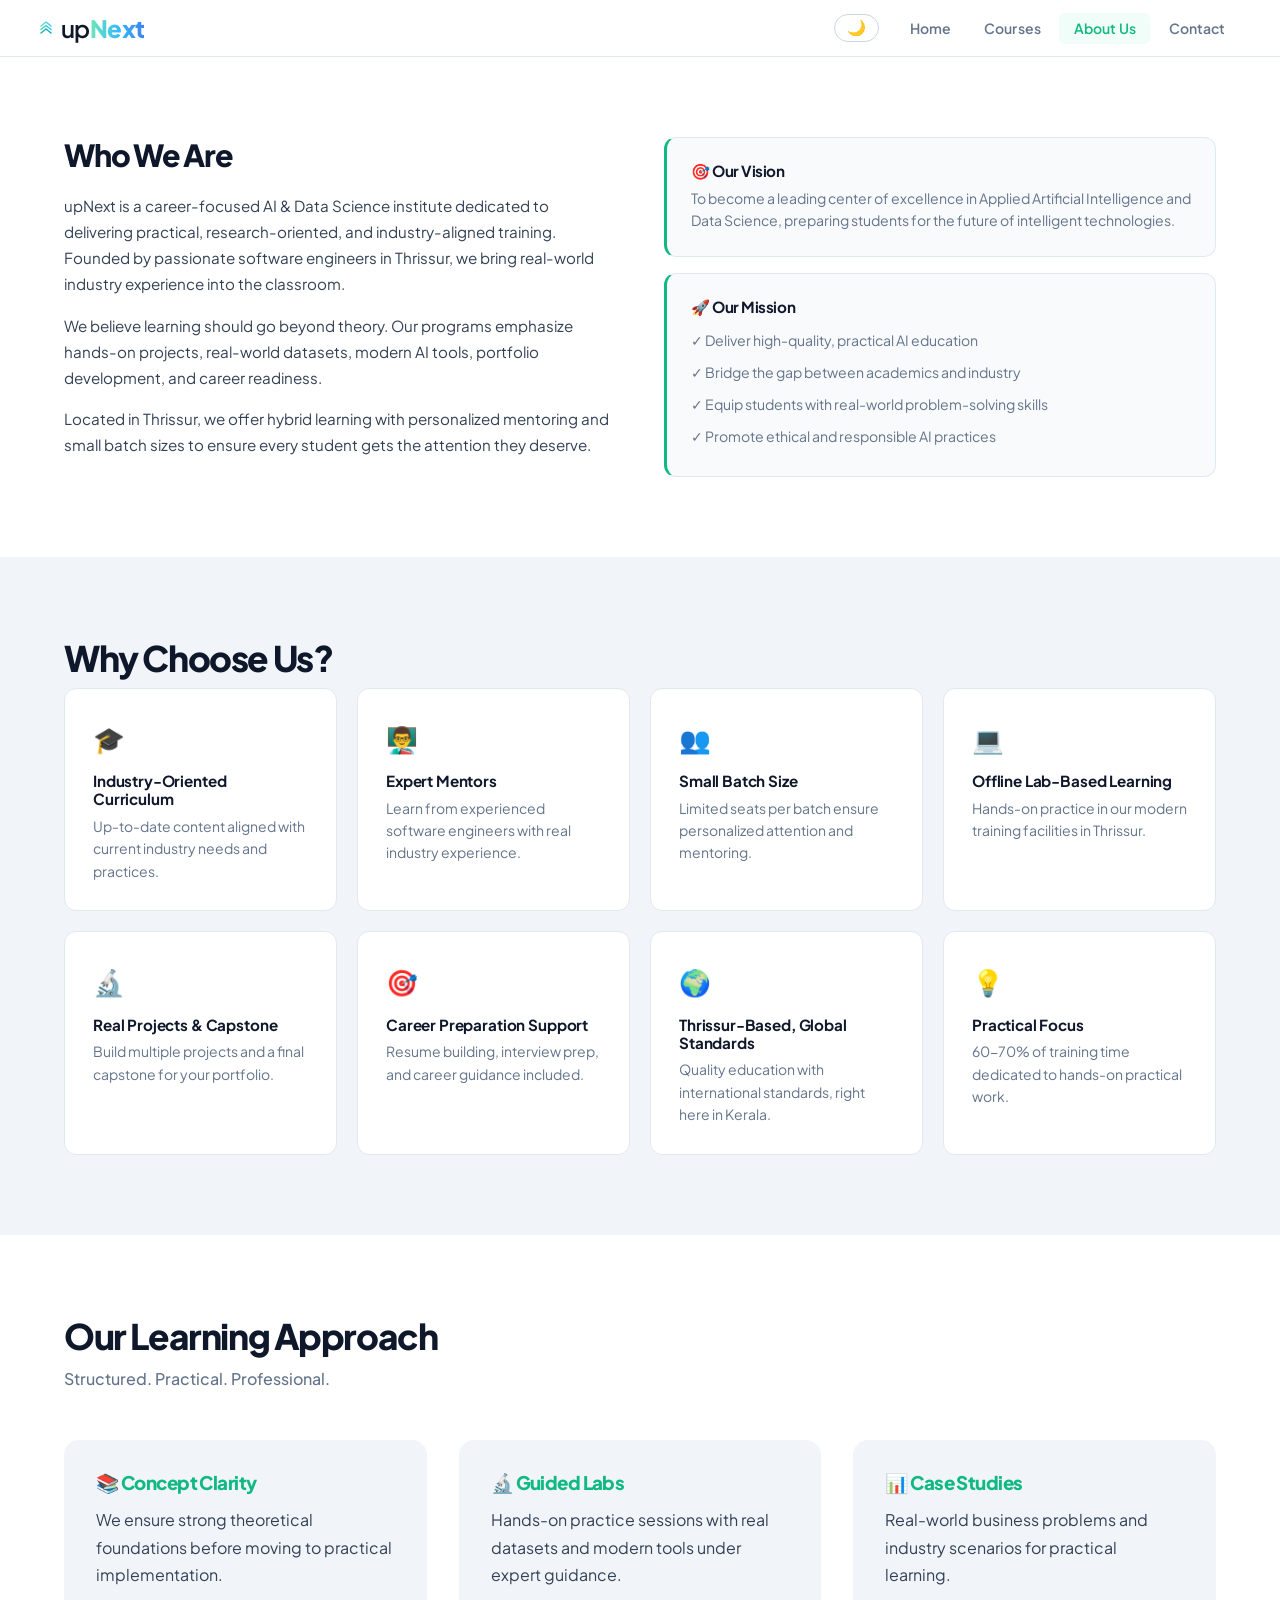
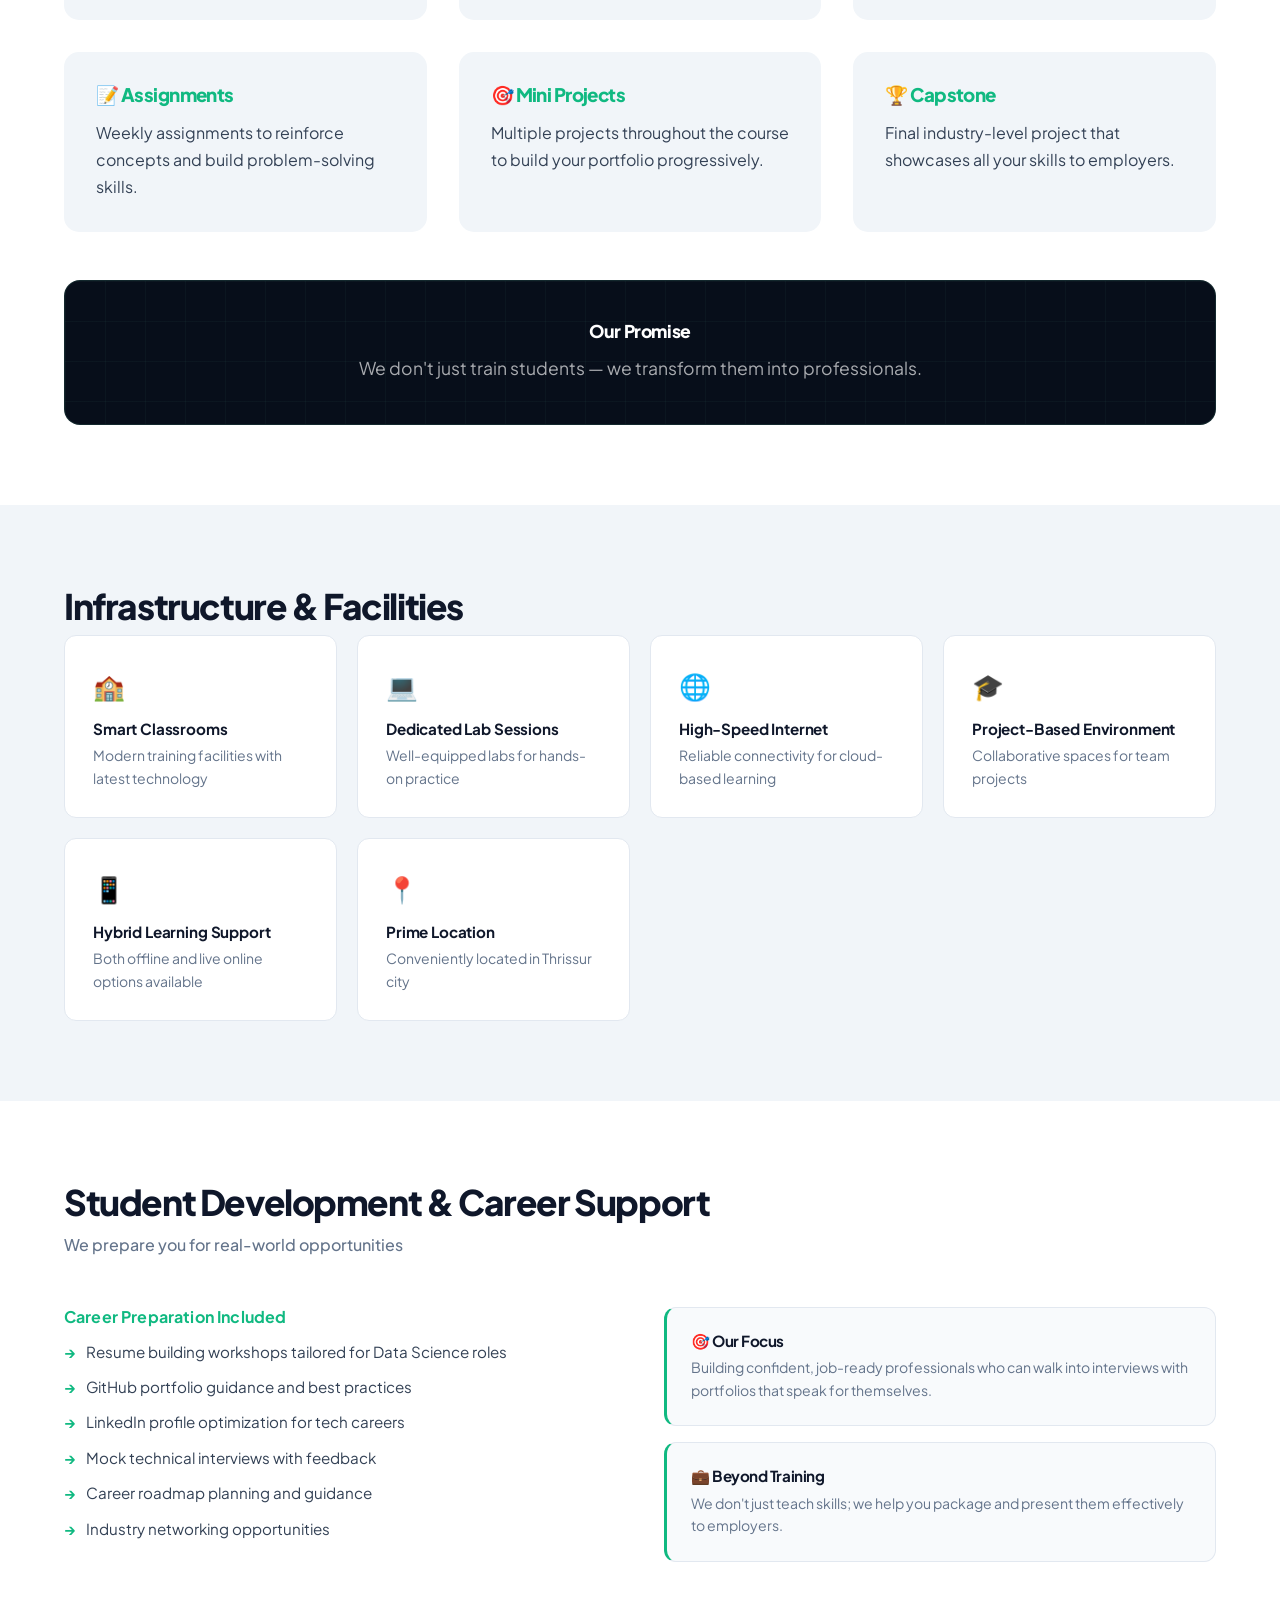
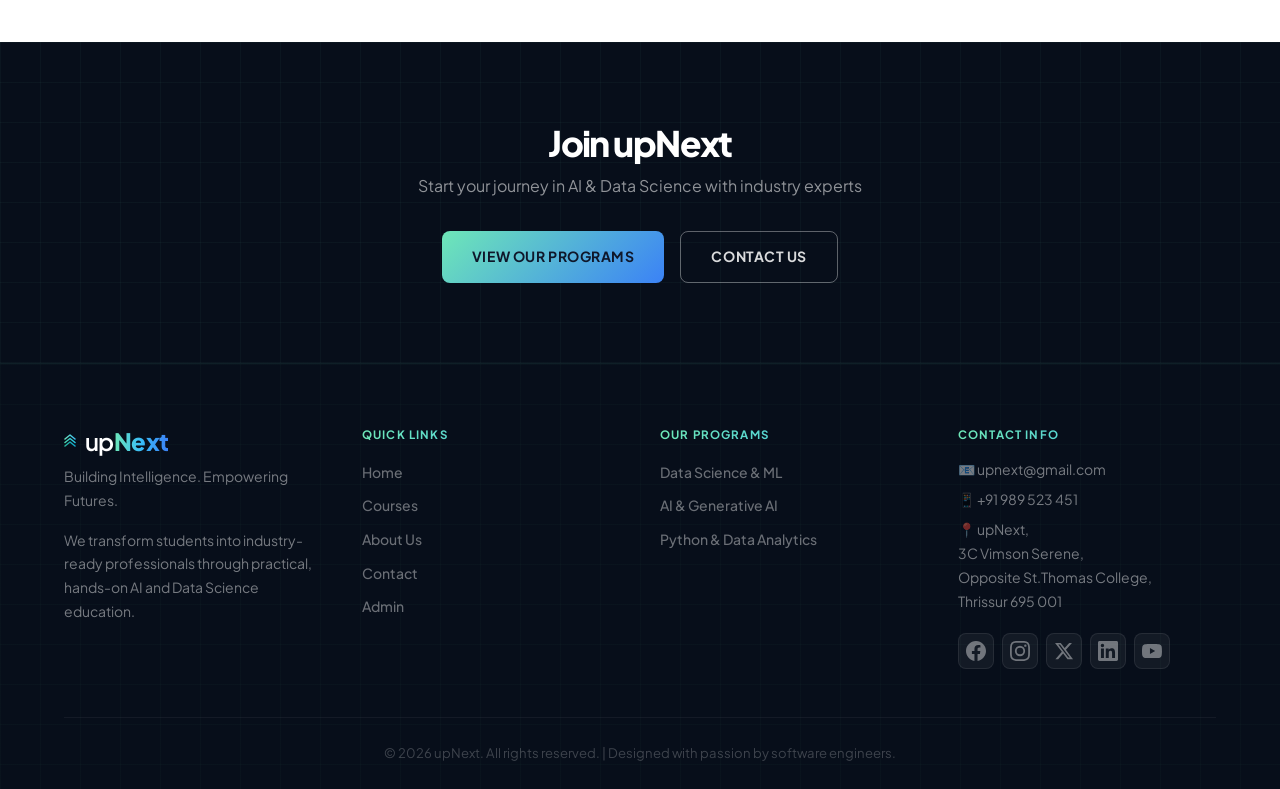
==== commit 57d803d5: "Initial commit" ====
--- a/about.html
+++ b/about.html
@@ -3,29 +3,24 @@
 <head>
     <meta charset="UTF-8">
     <meta name="viewport" content="width=device-width, initial-scale=1.0">
-    <title>About Us - Career Craft Academy</title>
-    <meta name="description" content="Learn about Career Craft Academy's mission, vision, and commitment to quality AI and Data Science education in Thrissur.">
+    <title>About Us - upNext</title>
+    <meta name="description" content="Learn about upNext's mission, vision, and commitment to quality AI and Data Science education in Thrissur.">
+    <link rel="icon" type="image/svg+xml" href="images/logo.svg">
     <link rel="stylesheet" href="css/styles.css">
 </head>
 <body>
+    <a href="#main-content" class="skip-link">Skip to main content</a>
     <!-- Header Placeholder -->
     <div id="header-placeholder"></div>
 
-    <!-- Page Hero -->
-    <section class="hero" style="padding: 60px 20px;">
-        <div class="container">
-            <h1>About Career Craft Academy</h1>
-            <p>Building Intelligence. Empowering Futures.</p>
-        </div>
-    </section>
-
+    <main id="main-content">
     <!-- About Content -->
     <section>
         <div class="container">
             <div class="about-content">
                 <div class="about-text">
                     <h2>Who We Are</h2>
-                    <p>Career Craft Academy is a career-focused AI & Data Science institute dedicated to delivering practical, research-oriented, and industry-aligned training. Founded by passionate software engineers in Thrissur, we bring real-world industry experience into the classroom.</p>
+                    <p>upNext is a career-focused AI & Data Science institute dedicated to delivering practical, research-oriented, and industry-aligned training. Founded by passionate software engineers in Thrissur, we bring real-world industry experience into the classroom.</p>
 
                     <p>We believe learning should go beyond theory. Our programs emphasize hands-on projects, real-world datasets, modern AI tools, portfolio development, and career readiness.</p>
 
@@ -116,39 +111,40 @@
             
             <div style="display: grid; grid-template-columns: repeat(auto-fit, minmax(300px, 1fr)); gap: 2rem;">
                 <div style="background: var(--light-bg); padding: 2rem; border-radius: 15px;">
-                    <h3 style="color: var(--primary-color); margin-bottom: 1rem;">📚 Concept Clarity</h3>
+                    <h3 style="color: var(--emerald-deep); margin-bottom: 0.75rem;">📚 Concept Clarity</h3>
                     <p>We ensure strong theoretical foundations before moving to practical implementation.</p>
                 </div>
                 
                 <div style="background: var(--light-bg); padding: 2rem; border-radius: 15px;">
-                    <h3 style="color: var(--primary-color); margin-bottom: 1rem;">🔬 Guided Labs</h3>
+                    <h3 style="color: var(--emerald-deep); margin-bottom: 0.75rem;">🔬 Guided Labs</h3>
                     <p>Hands-on practice sessions with real datasets and modern tools under expert guidance.</p>
                 </div>
                 
                 <div style="background: var(--light-bg); padding: 2rem; border-radius: 15px;">
-                    <h3 style="color: var(--primary-color); margin-bottom: 1rem;">📊 Case Studies</h3>
+                    <h3 style="color: var(--emerald-deep); margin-bottom: 0.75rem;">📊 Case Studies</h3>
                     <p>Real-world business problems and industry scenarios for practical learning.</p>
                 </div>
                 
                 <div style="background: var(--light-bg); padding: 2rem; border-radius: 15px;">
-                    <h3 style="color: var(--primary-color); margin-bottom: 1rem;">📝 Assignments</h3>
+                    <h3 style="color: var(--emerald-deep); margin-bottom: 0.75rem;">📝 Assignments</h3>
                     <p>Weekly assignments to reinforce concepts and build problem-solving skills.</p>
                 </div>
                 
                 <div style="background: var(--light-bg); padding: 2rem; border-radius: 15px;">
-                    <h3 style="color: var(--primary-color); margin-bottom: 1rem;">🎯 Mini Projects</h3>
+                    <h3 style="color: var(--emerald-deep); margin-bottom: 0.75rem;">🎯 Mini Projects</h3>
                     <p>Multiple projects throughout the course to build your portfolio progressively.</p>
                 </div>
                 
                 <div style="background: var(--light-bg); padding: 2rem; border-radius: 15px;">
-                    <h3 style="color: var(--primary-color); margin-bottom: 1rem;">🏆 Capstone</h3>
+                    <h3 style="color: var(--emerald-deep); margin-bottom: 0.75rem;">🏆 Capstone</h3>
                     <p>Final industry-level project that showcases all your skills to employers.</p>
                 </div>
             </div>
             
-            <div style="text-align: center; margin-top: 3rem; padding: 2rem; background: var(--gradient); color: white; border-radius: 15px;">
-                <h3 style="color: white; margin-bottom: 1rem;">Our Promise</h3>
-                <p style="font-size: 1.2rem;">We don't just train students — we transform them into professionals.</p>
+            <div style="text-align: center; margin-top: 3rem; padding: 2.5rem; background: var(--bg-darkest); color: white; border-radius: 16px; border: 1px solid rgba(110,231,183,0.12); position: relative; overflow: hidden;">
+                <div style="position: absolute; inset: 0; background-image: linear-gradient(rgba(110,231,183,0.04) 1px, transparent 1px), linear-gradient(90deg, rgba(110,231,183,0.04) 1px, transparent 1px); background-size: 40px 40px;"></div>
+                <h3 style="color: white; margin-bottom: 0.75rem; position: relative; z-index: 1; font-size: 1.1rem; letter-spacing: -0.02em;">Our Promise</h3>
+                <p style="font-size: 1.1rem; color: rgba(255,255,255,0.65); position: relative; z-index: 1;">We don't just train students — we transform them into professionals.</p>
             </div>
         </div>
     </section>
@@ -232,16 +228,19 @@
     </section>
 
     <!-- CTA Section -->
-    <section style="background: var(--gradient); color: white; text-align: center;">
-        <div class="container">
-            <h2 style="color: white;">Join Career Craft Academy</h2>
-            <p style="font-size: 1.2rem; margin-bottom: 2rem;">Start your journey in AI & Data Science with industry experts</p>
+    <section style="background: var(--bg-darkest); color: white; text-align: center; position: relative; overflow: hidden;">
+        <div style="position: absolute; inset: 0; background-image: linear-gradient(rgba(110,231,183,0.04) 1px, transparent 1px), linear-gradient(90deg, rgba(110,231,183,0.04) 1px, transparent 1px); background-size: 40px 40px; pointer-events: none;"></div>
+        <div class="container" style="position: relative; z-index: 1;">
+            <h2 style="color: white; letter-spacing: -0.045em;">Join upNext</h2>
+            <p style="font-size: 1rem; margin-bottom: 2rem; color: rgba(255,255,255,0.55); margin-top: 0.5rem;">Start your journey in AI & Data Science with industry experts</p>
             <div style="display: flex; gap: 1rem; justify-content: center; flex-wrap: wrap;">
                 <a href="courses.html" class="cta-button">View Our Programs</a>
-                <a href="contact.html" class="cta-button">Contact Us</a>
-            </div>
-        </div>
-    </section>
+                <a href="contact.html" class="cta-button cta-outline">Contact Us</a>
+            </div>
+        </div>
+    </section>
+
+    </main>
 
     <!-- Footer Placeholder -->
     <div id="footer-placeholder"></div>
--- a/css/styles.css
+++ b/css/styles.css
@@ -1,411 +1,1151 @@
-/* Google Fonts */
-@import url('https://fonts.googleapis.com/css2?family=Poppins:wght@300;400;500;600;700&display=swap');
-
-/* Reset and Base Styles */
-* {
-    margin: 0;
-    padding: 0;
-    box-sizing: border-box;
-}
-
+/* ─── Fonts ──────────────────────────────────────────────────── */
+@import url('https://fonts.googleapis.com/css2?family=Plus+Jakarta+Sans:wght@400;500;600;700;800;900&display=swap');
+
+/* ─── Design Tokens ──────────────────────────────────────────── */
 :root {
-    --primary-color: #1DBAB4;
-    --secondary-color: #14868A;
-    --accent-color: #F26B5B;
-    --dark-bg: #1A3A4A;
-    --light-bg: #F0F7FA;
-    --text-dark: #1A3A4A;
-    --text-light: #4A7A8A;
-    --white: #ffffff;
-    --success: #1DBAB4;
-    --warning: #F26B5B;
-    --sky-blue: #B8E6E4;
-}
+    /* Brand palette — from upNext logo */
+    --emerald:        #6EE7B7;
+    --emerald-mid:    #34D399;
+    --emerald-deep:   #10B981;
+    --blue:           #3B82F6;
+    --sky:            #38BDF8;
+
+    /* Gradients */
+    --grad-brand:     linear-gradient(135deg, #6EE7B7 0%, #3B82F6 100%);
+    --grad-text:      linear-gradient(90deg,  #6EE7B7 0%, #38BDF8 100%);
+    --grad-dark:      linear-gradient(135deg, #070E1A 0%, #0F1F38 100%);
+
+    /* Dark surfaces */
+    --bg-darkest:     #070E1A;
+    --bg-dark:        #0F172A;
+    --bg-card-dark:   #162032;
+    --bg-elevated:    #1E293B;
+
+    /* Light surfaces */
+    --white:          #FFFFFF;
+    --light-bg:       #F1F5F9;
+    --light-card:     #F8FAFC;
+
+    /* Text */
+    --text-dark:      #0F172A;
+    --text-body:      #334155;
+    --text-light:     #64748B;
+    --text-muted:     #94A3B8;
+
+    /* Borders */
+    --border:         #E2E8F0;
+    --border-strong:  #CBD5E1;
+    --border-glass:   rgba(110, 231, 183, 0.18);
+    --border-dark:    rgba(255, 255, 255, 0.08);
+
+    /* Glow / glass */
+    --glow-emerald:   rgba(110, 231, 183, 0.22);
+    --glow-blue:      rgba(59, 130, 246, 0.2);
+    --glass:          rgba(255, 255, 255, 0.06);
+    --glass-border:   rgba(255, 255, 255, 0.10);
+
+    /* Legacy compat for sections that use old vars */
+    --primary-color:  var(--emerald-deep);
+    --secondary-color:var(--emerald);
+    --gradient:       var(--grad-dark);
+    --dark-bg:        var(--bg-darkest);
+    --dark-mid:       var(--bg-dark);
+    --dark-card:      var(--bg-card-dark);
+
+    /* Success / warning */
+    --success: #10B981;
+    --warning: #F59E0B;
+}
+
+/* ─── Dark Mode ──────────────────────────────────────────────── */
+html[data-theme="dark"] {
+    --white:          #0F172A;
+    --light-bg:       #162032;
+    --light-card:     #1E293B;
+    --text-dark:      #E2EAF4;
+    --text-body:      #CBD5E1;
+    --text-light:     #94A3B8;
+    --text-muted:     #64748B;
+    --border:         rgba(255, 255, 255, 0.08);
+    --border-strong:  rgba(255, 255, 255, 0.14);
+    --glass:          rgba(255, 255, 255, 0.05);
+    --glass-border:   rgba(110, 231, 183, 0.14);
+}
+
+/* ─── Skip to Content ────────────────────────────────────────── */
+.skip-link {
+    position: absolute;
+    top: -100%;
+    left: 1rem;
+    z-index: 10000;
+    background: var(--emerald-deep);
+    color: #fff;
+    font-weight: 700;
+    font-size: 0.875rem;
+    padding: 0.6rem 1.2rem;
+    border-radius: 0 0 8px 8px;
+    text-decoration: none;
+    transition: top 0.2s;
+}
+.skip-link:focus { top: 0; }
+
+/* ─── Focus Visible ──────────────────────────────────────────── */
+:focus { outline: none; }
+
+:focus-visible {
+    outline: 2px solid var(--emerald-mid);
+    outline-offset: 3px;
+    border-radius: 4px;
+}
+
+button:focus-visible,
+a:focus-visible {
+    outline: 2px solid var(--emerald-mid);
+    outline-offset: 3px;
+    border-radius: 4px;
+}
+
+/* ─── Smooth Theme Transition ────────────────────────────────── */
+*, *::before, *::after {
+    transition: background-color 0.25s ease, border-color 0.25s ease,
+                color 0.25s ease, box-shadow 0.25s ease;
+}
+
+/* ─── Reduced Motion ─────────────────────────────────────────── */
+@media (prefers-reduced-motion: reduce) {
+    *, *::before, *::after {
+        animation-duration: 0.01ms !important;
+        animation-iteration-count: 1 !important;
+        transition-duration: 0.01ms !important;
+    }
+    html { scroll-behavior: auto; }
+    .reveal { opacity: 1 !important; transform: none !important; }
+    .tagline-track { animation: none !important; }
+    .promo-slide-img img { transition: none !important; }
+    #heroCanvas { display: none; }
+}
+
+/* ─── Reset & Base ───────────────────────────────────────────── */
+* { margin: 0; padding: 0; box-sizing: border-box; }
+
+html { scroll-behavior: smooth; }
 
 body {
-    font-family: 'Poppins', sans-serif;
-    font-weight: 300;
+    font-family: 'Plus Jakarta Sans', sans-serif;
+    font-weight: 400;
     line-height: 1.7;
-    color: var(--text-dark);
-    background-color: var(--white);
+    color: var(--text-body);
+    background: var(--white);
     -webkit-font-smoothing: antialiased;
     -moz-osx-font-smoothing: grayscale;
 }
 
+h1, h2, h3, h4, h5, h6 {
+    font-family: 'Plus Jakarta Sans', sans-serif;
+    font-weight: 800;
+    line-height: 1.2;
+    color: var(--text-dark);
+    letter-spacing: -0.03em;
+}
+
+p { color: var(--text-body); }
+
+a { text-decoration: none; }
+
+ul { list-style: none; }
+
+img { max-width: 100%; display: block; }
+
+/* ─── Screen reader only ─────────────────────────────────────── */
+.sr-only {
+    position: absolute;
+    width: 1px;
+    height: 1px;
+    padding: 0;
+    margin: -1px;
+    overflow: hidden;
+    clip: rect(0,0,0,0);
+    white-space: nowrap;
+    border: 0;
+}
+
+/* ─── Container ──────────────────────────────────────────────── */
 .container {
     max-width: 1200px;
     margin: 0 auto;
-    padding: 0 20px;
-}
-
-/* Header Styles */
+    padding: 0 24px;
+}
+
+/* ─── Gradient Text Utility ──────────────────────────────────── */
+.grad-text {
+    background: var(--grad-text);
+    -webkit-background-clip: text;
+    -webkit-text-fill-color: transparent;
+    background-clip: text;
+}
+
+/* ─── Sections ───────────────────────────────────────────────── */
+section {
+    padding: 80px 0;
+}
+
+section h2 {
+    font-size: 2.2rem;
+    font-weight: 800;
+    letter-spacing: -0.04em;
+    margin-bottom: 0.5rem;
+}
+
+.section-subtitle {
+    font-size: 1rem;
+    color: var(--text-light);
+    margin-bottom: 3rem;
+    font-weight: 500;
+}
+
+/* ─── Header ─────────────────────────────────────────────────── */
 header {
-    background: var(--white);
-    box-shadow: 0 2px 10px rgba(0,0,0,0.1);
+    background: rgba(255, 255, 255, 0.92);
+    backdrop-filter: blur(16px);
+    -webkit-backdrop-filter: blur(16px);
+    border-bottom: 1px solid var(--border);
     position: sticky;
     top: 0;
     z-index: 1000;
 }
 
+html[data-theme="dark"] header {
+    background: rgba(15, 23, 42, 0.92);
+    border-bottom-color: var(--border);
+    box-shadow: 0 1px 24px rgba(0,0,0,0.4);
+}
+
 .header-container {
     display: flex;
     justify-content: space-between;
     align-items: center;
-    padding: 1rem 0;
-}
-
+    padding: 0.9rem 0;
+    gap: 1.5rem;
+}
+
+/* ─── Logo ───────────────────────────────────────────────────── */
 .logo {
-    font-size: 1.8rem;
+    text-decoration: none;
+    display: inline-flex;
+    align-items: center;
+    gap: 9px;
+    line-height: 1;
+    flex-shrink: 0;
+}
+
+.logo-icon {
+    display: block;
+    flex-shrink: 0;
+}
+
+.logo-wordmark {
+    display: flex;
+    align-items: baseline;
+    font-family: 'Plus Jakarta Sans', sans-serif;
+    font-size: 1.5rem;
+    letter-spacing: -0.025em;
+    line-height: 1;
+}
+
+.logo-up {
     font-weight: 600;
-    color: var(--secondary-color);
-    letter-spacing: -0.5px;
+    color: var(--text-dark);
+}
+
+html[data-theme="dark"] .logo-up,
+.footer-logo .logo-up {
+    color: #FFFFFF;
+}
+
+.logo-next {
+    font-weight: 800;
+    background: linear-gradient(90deg, #6EE7B7, #38BDF8, #3B82F6);
+    -webkit-background-clip: text;
+    -webkit-text-fill-color: transparent;
+    background-clip: text;
+}
+
+.footer-logo {
+    margin-bottom: 0.75rem;
+}
+
+/* ─── Navigation ─────────────────────────────────────────────── */
+nav {
+    display: flex;
+    align-items: center;
+    gap: 1rem;
 }
 
 nav ul {
     display: flex;
+    gap: 0.25rem;
     list-style: none;
-    gap: 2rem;
 }
 
 nav a {
     text-decoration: none;
-    color: var(--text-dark);
-    font-weight: 400;
-    font-size: 0.95rem;
-    letter-spacing: 0.2px;
-    transition: color 0.3s;
-    position: relative;
+    color: var(--text-light);
+    font-weight: 600;
+    font-size: 0.875rem;
+    letter-spacing: 0.01em;
+    padding: 0.4rem 0.9rem;
+    border-radius: 6px;
+    transition: color 0.2s, background 0.2s;
 }
 
 nav a:hover,
 nav a.active {
-    color: var(--primary-color);
-}
-
-nav a::after {
-    content: '';
-    position: absolute;
-    bottom: -5px;
-    left: 0;
-    width: 0;
-    height: 2px;
-    background: var(--primary-color);
-    transition: width 0.3s;
-}
-
-nav a:hover::after {
-    width: 100%;
-}
-
+    color: var(--emerald-deep);
+    background: rgba(110, 231, 183, 0.1);
+}
+
+html[data-theme="dark"] nav a:hover,
+html[data-theme="dark"] nav a.active {
+    color: var(--emerald);
+    background: rgba(110, 231, 183, 0.08);
+}
+
+/* ─── Theme Toggle ───────────────────────────────────────────── */
+.theme-toggle {
+    background: none;
+    border: 1.5px solid var(--border-strong);
+    border-radius: 20px;
+    padding: 5px 12px;
+    cursor: pointer;
+    color: var(--text-light);
+    font-size: 0.95rem;
+    line-height: 1;
+    display: flex;
+    align-items: center;
+    flex-shrink: 0;
+    transition: border-color 0.2s, background 0.2s;
+}
+
+.theme-toggle:hover {
+    border-color: var(--emerald-deep);
+    background: rgba(110, 231, 183, 0.08);
+}
+
+/* ─── Mobile Menu ────────────────────────────────────────────── */
 .mobile-menu-btn {
     display: none;
     background: none;
+    border: 1.5px solid var(--border-strong);
+    border-radius: 8px;
+    padding: 6px 10px;
+    cursor: pointer;
+    font-size: 1.1rem;
+    color: var(--text-dark);
+    transition: border-color 0.2s;
+}
+
+.mobile-menu-btn:hover {
+    border-color: var(--emerald-deep);
+}
+
+/* ─── Promo / Hero Slider ────────────────────────────────────── */
+.promo-slider {
+    position: relative;
+    height: 560px;
+    background: var(--bg-darkest);
+    overflow: hidden;
+}
+
+.promo-slider::before {
+    content: '';
+    position: absolute;
+    inset: 0;
+    background-image:
+        linear-gradient(rgba(110,231,183,0.04) 1px, transparent 1px),
+        linear-gradient(90deg, rgba(110,231,183,0.04) 1px, transparent 1px);
+    background-size: 40px 40px;
+    pointer-events: none;
+    z-index: 1;
+}
+
+/* ── Right panel: full-width background images */
+.promo-right-panel {
+    position: absolute;
+    inset: 0;
+    overflow: hidden;
+}
+
+.promo-right-panel::after {
+    content: '';
+    position: absolute;
+    inset: 0;
+    background: linear-gradient(to bottom, rgba(7,14,26,0.5) 0%, rgba(7,14,26,0.35) 50%, rgba(7,14,26,0.65) 100%);
+    pointer-events: none;
+    z-index: 1;
+}
+
+/* ── Left panel: text overlay left-aligned on top of the image */
+.promo-left-panel {
+    position: absolute;
+    top: 0;
+    left: 0;
+    bottom: 0;
+    width: 55%;
+    z-index: 3;
+    display: flex;
+    flex-direction: column;
+    justify-content: center;
+    align-items: flex-start;
+    text-align: left;
+    padding: 3rem 4rem;
+    background: linear-gradient(to right, rgba(7,14,26,0.82) 55%, transparent 100%);
+}
+
+/* ── Each slide is an image inside the right panel */
+.promo-slide {
+    position: absolute;
+    inset: 0;
+    opacity: 0;
+    transition: opacity 0.7s ease;
+}
+
+.promo-slide.active { opacity: 1; }
+
+.promo-slide img {
+    width: 100%;
+    height: 100%;
+    object-fit: cover;
+    transform: scale(1);
+    transition: transform 6s ease;
+}
+
+.promo-slide.active img { transform: scale(1.06); }
+
+/* ── Text styles inside the left panel */
+.promo-label {
+    font-size: 0.7rem;
+    font-weight: 700;
+    letter-spacing: 0.18em;
+    text-transform: uppercase;
+    background: var(--grad-text);
+    -webkit-background-clip: text;
+    -webkit-text-fill-color: transparent;
+    background-clip: text;
+    margin-bottom: 1rem;
+}
+
+.promo-left-panel h1,
+.promo-left-panel h2 {
+    font-size: 2.6rem;
+    font-weight: 800;
+    color: #FFFFFF;
+    letter-spacing: -0.045em;
+    line-height: 1.1;
+    margin-bottom: 1rem;
+}
+
+.promo-left-panel h2 { font-size: 2.2rem; }
+
+.promo-left-panel h1 span,
+.promo-left-panel h2 span {
+    background: var(--grad-text);
+    -webkit-background-clip: text;
+    -webkit-text-fill-color: transparent;
+    background-clip: text;
+}
+
+.promo-desc {
+    font-size: 0.9rem;
+    font-weight: 400;
+    color: rgba(255,255,255,0.75);
+    line-height: 1.7;
+    margin-bottom: 1.75rem;
+    max-width: 520px;
+}
+
+.hero-cta {
+    display: flex;
+    gap: 0.75rem;
+    flex-wrap: wrap;
+}
+
+.promo-dots {
+    position: absolute;
+    bottom: 1.5rem;
+    left: 50%;
+    transform: translateX(-50%);
+    display: flex;
+    gap: 0.4rem;
+    z-index: 10;
+}
+
+.promo-dot {
+    width: 6px;
+    height: 6px;
+    border-radius: 3px;
+    background: rgba(255,255,255,0.25);
     border: none;
-    font-size: 1.5rem;
     cursor: pointer;
-    color: var(--text-dark);
-}
-
-/* Hero Section */
-.hero {
-    background: linear-gradient(135deg, #1DBAB4, #14868A);
-    color: var(--white);
-    padding: 100px 20px;
-    text-align: center;
-}
-
-.hero h1 {
-    font-size: 3rem;
-    font-weight: 600;
-    letter-spacing: -0.5px;
-    margin-bottom: 1rem;
-    animation: fadeInUp 0.8s ease;
-}
-
-.hero p {
-    font-size: 1.15rem;
-    font-weight: 300;
-    margin-bottom: 2rem;
-    opacity: 0.95;
-    animation: fadeInUp 0.8s ease 0.2s backwards;
-}
-
-.cta-button {
-    display: inline-block;
-    background: var(--accent-color);
-    color: var(--white);
-    padding: 14px 38px;
-    border-radius: 50px;
-    text-decoration: none;
-    font-weight: 500;
-    font-size: 0.95rem;
-    letter-spacing: 0.3px;
-    transition: transform 0.3s, box-shadow 0.3s;
-    animation: fadeInUp 0.8s ease 0.4s backwards;
-}
-
-.cta-button:hover {
-    transform: translateY(-3px);
-    box-shadow: 0 10px 25px rgba(242,107,91,0.4);
-}
-
-/* Hero Grid Layout */
-.hero-grid {
-    display: grid;
-    grid-template-columns: 1fr 1fr;
-    gap: 3rem;
-    align-items: center;
-}
-
-.hero-with-image {
-    text-align: left;
-}
-
-.hero-image {
-    display: flex;
-    justify-content: center;
-}
-
-.hero-image img {
-    max-width: 100%;
-    height: auto;
-    filter: drop-shadow(0 15px 30px rgba(0,0,0,0.25));
-}
-
-/* Circle Highlights */
-.circle-highlights-section {
-    background: linear-gradient(135deg, #1DBAB4, #14868A);
-    padding: 60px 20px;
-}
-
-.circle-highlights {
-    display: flex;
-    justify-content: center;
-    gap: 2.5rem;
-    flex-wrap: wrap;
-}
-
-.circle-item {
-    text-align: center;
-    color: var(--white);
-}
-
-.circle-icon {
-    width: 110px;
-    height: 110px;
-    border: 2px solid rgba(255,255,255,0.5);
+    transition: width 0.3s, background 0.3s;
+    padding: 0;
+}
+
+.promo-dot.active {
+    width: 22px;
+    background: var(--emerald);
+}
+
+.promo-arrow {
+    position: absolute;
+    bottom: 1.25rem;
+    z-index: 10;
+    width: 36px;
+    height: 36px;
     border-radius: 50%;
+    background: rgba(255,255,255,0.08);
+    border: 1px solid rgba(255,255,255,0.15);
+    color: rgba(255,255,255,0.7);
+    cursor: pointer;
+    font-size: 0.9rem;
     display: flex;
     align-items: center;
     justify-content: center;
-    margin: 0 auto 0.75rem;
-    color: var(--white);
-    transition: border-color 0.3s, transform 0.3s;
-}
-
-.circle-item:hover .circle-icon {
-    border-color: rgba(255,255,255,0.9);
-    transform: scale(1.05);
-}
-
-.circle-item span {
-    font-size: 0.8rem;
-    font-weight: 400;
-    letter-spacing: 0.5px;
+    transition: background 0.2s, border-color 0.2s, color 0.2s;
+}
+
+.promo-arrow:hover {
+    background: rgba(110,231,183,0.15);
+    border-color: var(--emerald);
+    color: var(--emerald);
+}
+
+.promo-prev { right: calc(50% + 0.4rem); }
+.promo-next { right: 1.5rem; }
+
+.promo-progress {
+    position: absolute;
+    bottom: 0;
+    left: 0;
+    height: 2px;
+    width: 0;
+    background: var(--grad-brand);
+    z-index: 10;
+}
+
+/* ─── Tagline Ticker ─────────────────────────────────────────── */
+.tagline-ticker {
+    background: var(--bg-darkest);
+    border-top: 1px solid rgba(110,231,183,0.12);
+    border-bottom: 1px solid rgba(110,231,183,0.12);
+    overflow: hidden;
+    padding: 0.7rem 0;
+    white-space: nowrap;
+}
+
+.tagline-track {
+    display: inline-flex;
+    gap: 0;
+    animation: tickerScroll 30s linear infinite;
+}
+
+.tagline-ticker:hover .tagline-track {
+    animation-play-state: paused;
+}
+
+@keyframes tickerScroll {
+    from { transform: translateX(0); }
+    to   { transform: translateX(-50%); }
+}
+
+.tagline-track span {
+    font-size: 0.78rem;
+    font-weight: 700;
+    letter-spacing: 0.08em;
     text-transform: uppercase;
-    line-height: 1.4;
-}
-
-/* Section Images */
-.section-image {
+    color: rgba(255,255,255,0.45);
+    padding: 0 1.8rem;
+}
+
+.tagline-track span.ticker-sep {
+    color: var(--emerald);
+    padding: 0;
+    opacity: 0.6;
+}
+
+.tagline-track span.ticker-hero {
+    background: var(--grad-text);
+    -webkit-background-clip: text;
+    -webkit-text-fill-color: transparent;
+    background-clip: text;
+    color: transparent;
+    opacity: 1;
+}
+
+/* ─── Hero accent line ───────────────────────────────────────── */
+.hero-accent {
+    font-size: 1rem;
+    font-weight: 900;
+    letter-spacing: 0.04em;
+    text-transform: uppercase;
+    color: rgba(255,255,255,0.18);
+    margin-bottom: 0.6rem;
+    line-height: 1;
+}
+
+.hero-accent em {
+    font-style: normal;
+    background: var(--grad-text);
+    -webkit-background-clip: text;
+    -webkit-text-fill-color: transparent;
+    background-clip: text;
+    opacity: 1;
+}
+
+/* ─── Typewriter ─────────────────────────────────────────────── */
+.typed-span {
+    background: var(--grad-text);
+    -webkit-background-clip: text;
+    -webkit-text-fill-color: transparent;
+    background-clip: text;
+    min-width: 2px; /* prevents layout shift when empty */
+}
+
+.typed-span::after {
+    content: '|';
+    -webkit-text-fill-color: var(--emerald);
+    color: var(--emerald);
+    font-weight: 300;
+    animation: cursorBlink 0.65s step-end infinite;
+    margin-left: 2px;
+}
+
+@keyframes cursorBlink {
+    0%, 100% { opacity: 1; }
+    50%       { opacity: 0; }
+}
+
+@media (prefers-reduced-motion: reduce) {
+    .typed-span::after { animation: none; opacity: 1; }
+}
+
+/* ─── Scroll Reveal ──────────────────────────────────────────── */
+.reveal {
+    opacity: 0;
+    transform: translateY(32px);
+    transition: opacity 0.65s cubic-bezier(0.22,1,0.36,1),
+                transform 0.65s cubic-bezier(0.22,1,0.36,1);
+    transition-delay: var(--reveal-delay, 0ms);
+}
+
+.reveal.visible {
+    opacity: 1;
+    transform: translateY(0);
+}
+
+/* ─── Cursor Spotlight ───────────────────────────────────────── */
+.cursor-glow {
+    pointer-events: none;
+    position: fixed;
+    width: 420px;
+    height: 420px;
+    border-radius: 50%;
+    background: radial-gradient(circle, rgba(110,231,183,0.10) 0%, transparent 70%);
+    transform: translate(-50%, -50%);
+    z-index: 9999;
+    transition: opacity 0.4s ease;
+    opacity: 0;
+    mix-blend-mode: screen;
+}
+
+/* ─── Hero Canvas ────────────────────────────────────────────── */
+#heroCanvas {
+    position: absolute;
+    inset: 0;
     width: 100%;
-    border-radius: 12px;
-    margin-top: 1.5rem;
-    box-shadow: 0 8px 25px rgba(0,0,0,0.1);
-}
-
-/* Section Styles */
-section {
-    padding: 80px 20px;
-}
-
-section h2 {
-    text-align: center;
-    font-size: 2.2rem;
-    font-weight: 600;
-    letter-spacing: -0.3px;
-    margin-bottom: 3rem;
-    color: var(--text-dark);
-}
-
-.section-subtitle {
-    text-align: center;
-    color: var(--text-light);
-    font-size: 1.05rem;
-    font-weight: 300;
-    margin-top: -2rem;
-    margin-bottom: 3rem;
-}
-
-/* About Section */
+    height: 100%;
+    pointer-events: none;
+    z-index: 2;
+    opacity: 0.55;
+}
+
+/* ─── About Section ──────────────────────────────────────────── */
 .about-content {
     display: grid;
     grid-template-columns: 1fr 1fr;
     gap: 3rem;
-    align-items: center;
+    align-items: start;
+}
+
+.about-text h2 {
+    font-size: 1.9rem;
+    margin-bottom: 1.25rem;
 }
 
 .about-text h3 {
-    color: var(--primary-color);
-    font-weight: 500;
+    font-size: 1rem;
+    font-weight: 700;
+    color: var(--emerald-deep);
+    margin-bottom: 0.5rem;
+    letter-spacing: 0.01em;
+}
+
+html[data-theme="dark"] .about-text h3 {
+    color: var(--emerald);
+}
+
+.about-text p {
     margin-bottom: 1rem;
+    color: var(--text-body);
+    font-size: 0.95rem;
 }
 
 .about-text ul {
     list-style: none;
-    margin-top: 1.5rem;
-}
-
-.about-text li {
-    padding: 0.5rem 0;
-    padding-left: 2rem;
+    padding: 0;
+    margin-top: 0.5rem;
+}
+
+.about-text ul li {
+    padding: 0.3rem 0;
+    font-size: 0.95rem;
+    color: var(--text-body);
+    display: flex;
+    align-items: baseline;
+    gap: 0.6rem;
+}
+
+.about-text ul li::before {
+    content: '→';
+    color: var(--emerald-deep);
+    font-weight: 700;
+    flex-shrink: 0;
+}
+
+html[data-theme="dark"] .about-text ul li::before {
+    color: var(--emerald);
+}
+
+.about-highlights {
+    display: flex;
+    flex-direction: column;
+    gap: 1rem;
+}
+
+.highlight-item {
+    background: var(--light-card);
+    padding: 1.5rem;
+    border-radius: 12px;
+    border: 1px solid var(--border);
+    border-left: 3px solid var(--emerald-deep);
+    transition: border-color 0.2s, box-shadow 0.2s;
+}
+
+html[data-theme="dark"] .highlight-item {
+    border-left-color: var(--emerald);
+    background: var(--bg-card-dark);
+    border-color: var(--border);
+}
+
+.highlight-item:hover {
+    box-shadow: 0 4px 20px var(--glow-emerald);
+}
+
+.highlight-item h4 {
+    font-size: 0.95rem;
+    font-weight: 700;
+    color: var(--text-dark);
+    margin-bottom: 0.4rem;
+}
+
+.highlight-item p,
+.highlight-item li {
+    font-size: 0.88rem;
+    color: var(--text-light);
+    line-height: 1.6;
+}
+
+/* ─── Circle Highlights (dark section) ──────────────────────── */
+.circle-highlights-section {
+    background: var(--bg-darkest);
+    padding: 72px 0;
+    border-top: 1px solid rgba(110,231,183,0.06);
+    border-bottom: 1px solid rgba(110,231,183,0.06);
     position: relative;
-}
-
-.about-text li::before {
-    content: '✓';
+    overflow: hidden;
+}
+
+.circle-highlights-section::before {
+    content: '';
     position: absolute;
-    left: 0;
-    color: var(--success);
-    font-weight: bold;
-}
-
-.about-highlights {
-    background: var(--light-bg);
-    padding: 2rem;
-    border-radius: 15px;
-}
-
-.highlight-item {
-    margin-bottom: 1.5rem;
-}
-
-.highlight-item h4 {
-    color: var(--primary-color);
-    font-weight: 500;
-    margin-bottom: 0.5rem;
-}
-
-/* Courses Grid */
+    inset: 0;
+    background-image:
+        linear-gradient(rgba(110,231,183,0.03) 1px, transparent 1px),
+        linear-gradient(90deg, rgba(110,231,183,0.03) 1px, transparent 1px);
+    background-size: 40px 40px;
+    pointer-events: none;
+}
+
+.circle-highlights {
+    display: flex;
+    justify-content: center;
+    gap: 2rem;
+    flex-wrap: wrap;
+    position: relative;
+    z-index: 1;
+}
+
+.circle-item {
+    display: flex;
+    flex-direction: column;
+    align-items: center;
+    gap: 0.75rem;
+    text-align: center;
+}
+
+.circle-icon {
+    width: 110px;
+    height: 110px;
+    border-radius: 50%;
+    background: rgba(110,231,183,0.05);
+    border: 1.5px solid rgba(110,231,183,0.2);
+    display: flex;
+    align-items: center;
+    justify-content: center;
+    color: var(--emerald);
+    transition: background 0.25s, border-color 0.25s, box-shadow 0.25s, transform 0.25s;
+}
+
+.circle-item:hover .circle-icon {
+    background: rgba(110,231,183,0.1);
+    border-color: var(--emerald);
+    box-shadow: 0 0 28px var(--glow-emerald);
+    transform: translateY(-4px);
+}
+
+.circle-item span {
+    font-size: 0.75rem;
+    font-weight: 700;
+    letter-spacing: 0.06em;
+    text-transform: uppercase;
+    color: rgba(255,255,255,0.5);
+    line-height: 1.4;
+}
+
+.circle-item:hover span {
+    color: rgba(255,255,255,0.8);
+}
+
+/* ─── Courses Grid ───────────────────────────────────────────── */
 .courses-grid {
     display: grid;
-    grid-template-columns: repeat(auto-fit, minmax(350px, 1fr));
-    gap: 2rem;
-    margin-top: 3rem;
+    grid-template-columns: repeat(auto-fit, minmax(340px, 1fr));
+    gap: 1.75rem;
 }
 
 .course-card {
     background: var(--white);
-    border-radius: 15px;
+    border-radius: 16px;
     overflow: hidden;
-    box-shadow: 0 5px 20px rgba(0,0,0,0.1);
-    transition: transform 0.3s, box-shadow 0.3s;
+    border: 1px solid var(--border);
+    box-shadow: 0 2px 12px rgba(0,0,0,0.05);
+    transition: transform 0.25s, box-shadow 0.25s, border-color 0.25s;
 }
 
 .course-card:hover {
-    transform: translateY(-10px);
-    box-shadow: 0 15px 35px rgba(0,0,0,0.15);
+    transform: translateY(-6px);
+    box-shadow: 0 16px 40px rgba(0,0,0,0.1), 0 0 0 1px var(--emerald-deep);
+    border-color: var(--emerald-deep);
+}
+
+html[data-theme="dark"] .course-card {
+    background: var(--bg-card-dark);
+    border-color: var(--border);
+    box-shadow: 0 2px 16px rgba(0,0,0,0.3);
+}
+
+html[data-theme="dark"] .course-card:hover {
+    border-color: var(--emerald);
+    box-shadow: 0 16px 40px rgba(0,0,0,0.4), 0 0 0 1px var(--emerald);
 }
 
 .course-header {
-    background: var(--primary-color);
-    color: var(--white);
-    padding: 2rem;
+    background: var(--grad-brand);
+    padding: 1.75rem 2rem;
+    position: relative;
+    overflow: hidden;
+}
+
+.course-header::before {
+    content: '';
+    position: absolute;
+    inset: 0;
+    background-image:
+        linear-gradient(rgba(255,255,255,0.06) 1px, transparent 1px),
+        linear-gradient(90deg, rgba(255,255,255,0.06) 1px, transparent 1px);
+    background-size: 24px 24px;
 }
 
 .course-header h3 {
-    font-size: 1.4rem;
-    font-weight: 500;
-    margin-bottom: 0.5rem;
+    font-size: 1.15rem;
+    font-weight: 800;
+    color: #0F172A;
+    position: relative;
+    z-index: 1;
 }
 
 .course-duration {
-    font-size: 0.9rem;
-    opacity: 0.9;
+    font-size: 0.8rem;
+    font-weight: 600;
+    color: rgba(15,23,42,0.65);
+    margin-top: 0.3rem;
+    position: relative;
+    z-index: 1;
 }
 
 .course-body {
-    padding: 2rem;
+    padding: 1.75rem 2rem;
 }
 
 .course-body ul {
     list-style: none;
-    margin: 1.5rem 0;
-}
-
-.course-body li {
-    padding: 0.5rem 0;
-    padding-left: 1.5rem;
+    margin: 1rem 0 1.5rem;
+    display: flex;
+    flex-direction: column;
+    gap: 0.5rem;
+}
+
+.course-body ul li {
+    font-size: 0.875rem;
+    color: var(--text-body);
+    display: flex;
+    align-items: baseline;
+    gap: 0.5rem;
+    line-height: 1.5;
+}
+
+.course-body ul li::before {
+    content: '→';
+    color: var(--emerald-deep);
+    font-weight: 700;
+    flex-shrink: 0;
+    font-size: 0.8rem;
+}
+
+html[data-theme="dark"] .course-body ul li::before {
+    color: var(--emerald);
+}
+
+.course-tags {
+    display: flex;
+    flex-wrap: wrap;
+    gap: 0.4rem;
+    margin: 0.5rem 0 1.25rem;
+}
+
+.course-tag {
+    font-size: 0.72rem;
+    font-weight: 600;
+    letter-spacing: 0.04em;
+    padding: 3px 10px;
+    border-radius: 20px;
+    background: rgba(110,231,183,0.1);
+    color: var(--emerald-deep);
+    border: 1px solid rgba(110,231,183,0.2);
+}
+
+html[data-theme="dark"] .course-tag {
+    background: rgba(110,231,183,0.08);
+    color: var(--emerald);
+    border-color: rgba(110,231,183,0.2);
+}
+
+.course-button {
+    display: inline-flex;
+    align-items: center;
+    gap: 0.4rem;
+    padding: 10px 22px;
+    border-radius: 8px;
+    font-family: 'Plus Jakarta Sans', sans-serif;
+    font-size: 0.82rem;
+    font-weight: 700;
+    letter-spacing: 0.04em;
+    text-transform: uppercase;
+    background: var(--grad-brand);
+    color: #0F172A;
+    border: none;
+    cursor: pointer;
+    transition: opacity 0.2s, transform 0.2s, box-shadow 0.2s;
+    text-decoration: none;
+}
+
+.course-button:hover {
+    opacity: 0.9;
+    transform: translateY(-1px);
+    box-shadow: 0 6px 20px var(--glow-emerald);
+}
+
+.course-card-img {
+    height: 180px;
+    overflow: hidden;
     position: relative;
-    color: var(--text-light);
-}
-
-.course-body li::before {
-    content: '→';
+}
+
+.course-card-img img {
+    width: 100%;
+    height: 100%;
+    object-fit: cover;
+    transition: transform 0.4s;
+}
+
+.course-card:hover .course-card-img img { transform: scale(1.04); }
+
+.course-card-img::after {
+    content: '';
     position: absolute;
-    left: 0;
-    color: var(--primary-color);
-}
-
-.course-button {
-    display: inline-block;
-    background: var(--primary-color);
-    color: var(--white);
-    padding: 12px 30px;
-    border-radius: 25px;
-    text-decoration: none;
-    font-weight: 500;
-    font-size: 0.9rem;
-    letter-spacing: 0.3px;
-    transition: background 0.3s;
-}
-
-.course-button:hover {
-    background: #14868A;
-}
-
-/* Features Section */
+    inset: 0;
+    background: linear-gradient(to bottom, transparent 40%, rgba(7,14,26,0.7) 100%);
+}
+
+/* ─── Feature Cards ──────────────────────────────────────────── */
 .features-grid {
     display: grid;
-    grid-template-columns: repeat(auto-fit, minmax(250px, 1fr));
-    gap: 2rem;
+    grid-template-columns: repeat(auto-fit, minmax(240px, 1fr));
+    gap: 1.25rem;
 }
 
 .feature-card {
+    background: var(--white);
+    border-radius: 12px;
+    padding: 1.75rem;
+    border: 1px solid var(--border);
+    transition: transform 0.2s, box-shadow 0.2s, border-color 0.2s;
+    position: relative;
+    overflow: hidden;
+}
+
+.feature-card::before {
+    content: '';
+    position: absolute;
+    top: 0; left: 0; right: 0;
+    height: 3px;
+    background: var(--grad-brand);
+    opacity: 0;
+    transition: opacity 0.25s;
+}
+
+.feature-card:hover {
+    transform: translateY(-4px);
+    box-shadow: 0 12px 32px rgba(0,0,0,0.07);
+    border-color: rgba(110,231,183,0.3);
+}
+
+.feature-card:hover::before { opacity: 1; }
+
+html[data-theme="dark"] .feature-card {
+    background: var(--bg-card-dark);
+    border-color: var(--border);
+}
+
+html[data-theme="dark"] .feature-card:hover {
+    box-shadow: 0 12px 32px rgba(0,0,0,0.3);
+    border-color: rgba(110,231,183,0.25);
+}
+
+.feature-icon {
+    font-size: 1.6rem;
+    margin-bottom: 0.75rem;
+    display: block;
+}
+
+.feature-card h3 {
+    font-size: 0.95rem;
+    font-weight: 700;
+    color: var(--text-dark);
+    margin-bottom: 0.4rem;
+    letter-spacing: -0.01em;
+}
+
+.feature-card p {
+    font-size: 0.875rem;
+    color: var(--text-light);
+    line-height: 1.6;
+}
+
+/* ─── CTA Buttons ────────────────────────────────────────────── */
+.cta-button {
+    display: inline-flex;
+    align-items: center;
+    gap: 0.4rem;
+    padding: 13px 30px;
+    border-radius: 8px;
+    font-family: 'Plus Jakarta Sans', sans-serif;
+    font-size: 0.875rem;
+    font-weight: 700;
+    letter-spacing: 0.04em;
+    text-transform: uppercase;
+    background: var(--grad-brand);
+    color: #0F172A;
+    border: none;
+    cursor: pointer;
+    text-decoration: none;
+    transition: opacity 0.2s, transform 0.2s, box-shadow 0.2s;
+}
+
+.cta-button:hover {
+    opacity: 0.92;
+    transform: translateY(-2px);
+    box-shadow: 0 8px 24px var(--glow-emerald);
+}
+
+.cta-button.cta-outline {
+    background: transparent;
+    color: rgba(255,255,255,0.85);
+    border: 1.5px solid rgba(255,255,255,0.35);
+}
+
+.cta-button.cta-outline:hover {
+    background: rgba(255,255,255,0.08);
+    border-color: rgba(255,255,255,0.6);
+    box-shadow: none;
+}
+
+/* ─── Hero Section (inner pages) ────────────────────────────── */
+.hero {
+    background: var(--grad-dark);
+    color: white;
     text-align: center;
-    padding: 2rem;
-    background: var(--light-bg);
-    border-radius: 15px;
-    transition: transform 0.3s;
-}
-
-.feature-card:hover {
-    transform: translateY(-5px);
-}
-
-.feature-icon {
-    font-size: 3rem;
-    margin-bottom: 1rem;
-}
-
-.feature-card h3 {
-    color: var(--primary-color);
-    font-weight: 500;
-    font-size: 1.05rem;
-    margin-bottom: 1rem;
-}
-
-/* Contact Section */
+    padding: 72px 20px;
+    position: relative;
+    overflow: hidden;
+}
+
+.hero::before {
+    content: '';
+    position: absolute;
+    inset: 0;
+    background-image:
+        linear-gradient(rgba(110,231,183,0.04) 1px, transparent 1px),
+        linear-gradient(90deg, rgba(110,231,183,0.04) 1px, transparent 1px);
+    background-size: 40px 40px;
+}
+
+.hero h1 {
+    font-size: 2.8rem;
+    color: white;
+    letter-spacing: -0.045em;
+    position: relative;
+    z-index: 1;
+}
+
+.hero p {
+    font-size: 1rem;
+    color: rgba(255,255,255,0.6);
+    margin-top: 0.5rem;
+    position: relative;
+    z-index: 1;
+}
+
+/* ─── Forms ──────────────────────────────────────────────────── */
 .contact-content {
     display: grid;
     grid-template-columns: 1fr 1fr;
@@ -413,32 +1153,81 @@
 }
 
 .contact-form {
-    background: var(--light-bg);
-    padding: 2rem;
-    border-radius: 15px;
+    background: var(--light-card);
+    padding: 2.5rem;
+    border-radius: 16px;
+    border: 1px solid var(--border);
+}
+
+html[data-theme="dark"] .contact-form {
+    background: var(--bg-card-dark);
+    border-color: var(--border);
+}
+
+.contact-form h2 {
+    font-size: 1.5rem;
+    margin-bottom: 1.5rem;
 }
 
 .form-group {
-    margin-bottom: 1.5rem;
+    margin-bottom: 1.25rem;
 }
 
 .form-group label {
     display: block;
-    margin-bottom: 0.5rem;
-    font-weight: 400;
-    font-size: 0.9rem;
+    margin-bottom: 0.4rem;
+    font-size: 0.78rem;
+    font-weight: 700;
     color: var(--text-dark);
+    letter-spacing: 0.06em;
+    text-transform: uppercase;
 }
 
 .form-group input,
 .form-group textarea,
 .form-group select {
     width: 100%;
-    padding: 12px;
-    border: 1px solid #e2e8f0;
+    padding: 11px 14px;
+    border: 1.5px solid var(--border-strong);
     border-radius: 8px;
-    font-family: inherit;
-    font-size: 1rem;
+    font-family: 'Plus Jakarta Sans', sans-serif;
+    font-size: 0.9rem;
+    font-weight: 500;
+    color: var(--text-dark);
+    background: var(--white);
+    transition: border-color 0.2s, box-shadow 0.2s;
+}
+
+html[data-theme="dark"] .form-group input,
+html[data-theme="dark"] .form-group textarea,
+html[data-theme="dark"] .form-group select {
+    background: var(--bg-dark);
+    border-color: var(--border);
+    color: var(--text-dark);
+}
+
+html[data-theme="dark"] .form-group select option {
+    background: var(--bg-dark);
+}
+
+.form-group input::placeholder,
+.form-group textarea::placeholder {
+    color: var(--text-muted);
+}
+
+.form-group input:focus,
+.form-group textarea:focus,
+.form-group select:focus {
+    outline: none;
+    border-color: var(--emerald-deep);
+    box-shadow: 0 0 0 3px var(--glow-emerald);
+}
+
+html[data-theme="dark"] .form-group input:focus,
+html[data-theme="dark"] .form-group textarea:focus,
+html[data-theme="dark"] .form-group select:focus {
+    border-color: var(--emerald);
+    box-shadow: 0 0 0 3px rgba(110,231,183,0.15);
 }
 
 .form-group textarea {
@@ -447,326 +1236,573 @@
 }
 
 .submit-btn {
-    background: var(--accent-color);
-    color: var(--white);
-    padding: 12px 40px;
+    width: 100%;
+    padding: 13px;
+    border-radius: 8px;
+    font-family: 'Plus Jakarta Sans', sans-serif;
+    font-size: 0.9rem;
+    font-weight: 700;
+    letter-spacing: 0.04em;
+    text-transform: uppercase;
+    background: var(--grad-brand);
+    color: #0F172A;
     border: none;
-    border-radius: 25px;
     cursor: pointer;
-    font-size: 0.95rem;
-    font-weight: 500;
-    letter-spacing: 0.3px;
-    transition: background 0.3s;
+    transition: opacity 0.2s, transform 0.2s, box-shadow 0.2s;
 }
 
 .submit-btn:hover {
-    background: #E05A4A;
-}
-
-.contact-info {
-    padding: 2rem;
+    opacity: 0.9;
+    transform: translateY(-1px);
+    box-shadow: 0 8px 24px var(--glow-emerald);
+}
+
+/* ─── Contact Info ───────────────────────────────────────────── */
+.contact-info h2 {
+    font-size: 1.5rem;
+    margin-bottom: 1.5rem;
 }
 
 .contact-item {
-    margin-bottom: 2rem;
-    display: flex;
-    align-items: start;
+    display: flex;
     gap: 1rem;
-}
+    align-items: flex-start;
+    padding: 1.25rem;
+    border-radius: 12px;
+    margin-bottom: 0.75rem;
+    border: 1px solid var(--border);
+    background: var(--light-card);
+    transition: border-color 0.2s;
+}
+
+html[data-theme="dark"] .contact-item {
+    background: var(--bg-card-dark);
+    border-color: var(--border);
+}
+
+.contact-item:hover { border-color: rgba(110,231,183,0.3); }
 
 .contact-icon {
-    font-size: 1.5rem;
-    color: var(--primary-color);
-}
-
-.contact-item h4 {
-    color: var(--primary-color);
-    font-weight: 500;
-    margin-bottom: 0.5rem;
-}
-
-/* Footer */
-footer {
-    background: var(--dark-bg);
-    color: var(--white);
-    padding: 3rem 20px 1.5rem;
-}
-
-.footer-content {
-    display: grid;
-    grid-template-columns: repeat(auto-fit, minmax(250px, 1fr));
-    gap: 2rem;
-    margin-bottom: 2rem;
-}
-
-.footer-section h3 {
-    font-weight: 500;
-    font-size: 1.05rem;
-    letter-spacing: 0.2px;
-    margin-bottom: 1rem;
-}
-
-.footer-section ul {
-    list-style: none;
-}
-
-.footer-section ul li {
-    margin-bottom: 0.5rem;
-}
-
-.footer-section a {
-    color: var(--white);
-    text-decoration: none;
-    opacity: 0.8;
-    transition: opacity 0.3s;
-}
-
-.footer-section a:hover {
-    opacity: 1;
-}
-
-/* Social Links */
-.social-links {
-    display: flex;
-    gap: 0.75rem;
-    margin-top: 1rem;
-}
-
-.social-links a {
+    font-size: 1.1rem;
+    width: 40px;
+    height: 40px;
+    border-radius: 10px;
+    background: rgba(110,231,183,0.1);
     display: flex;
     align-items: center;
     justify-content: center;
-    width: 38px;
-    height: 38px;
-    border-radius: 50%;
-    background: rgba(255,255,255,0.1);
-    color: var(--white);
-    transition: background 0.3s, transform 0.3s;
-}
-
-.social-links a:hover {
-    background: var(--accent-color);
-    transform: translateY(-3px);
-    opacity: 1;
-}
-
-.footer-bottom {
-    text-align: center;
-    padding-top: 2rem;
-    border-top: 1px solid rgba(255,255,255,0.1);
-    opacity: 0.8;
-}
-
-/* Course Detail Page */
+    flex-shrink: 0;
+}
+
+.contact-item h4 {
+    font-size: 0.72rem;
+    font-weight: 700;
+    letter-spacing: 0.08em;
+    text-transform: uppercase;
+    color: var(--emerald-deep);
+    margin-bottom: 0.3rem;
+}
+
+html[data-theme="dark"] .contact-item h4 { color: var(--emerald); }
+
+.contact-item p, .contact-item a {
+    font-size: 0.88rem;
+    color: var(--text-body);
+    line-height: 1.6;
+}
+
+.contact-item a:hover { color: var(--emerald-deep); }
+
+/* ─── Course Detail ──────────────────────────────────────────── */
 .course-detail-hero {
-    background: linear-gradient(135deg, #1DBAB4, #14868A);
-    color: var(--white);
-    padding: 60px 20px;
+    background: var(--grad-dark);
+    padding: 48px 20px;
+    color: white;
+    position: relative;
+    overflow: hidden;
+}
+
+.hero-grid {
+    display: grid;
+    grid-template-columns: 1fr 1fr;
+    gap: 2.5rem;
+    align-items: center;
+    position: relative;
+    z-index: 1;
+}
+
+.hero-with-image {
+    display: flex;
+    flex-direction: column;
+}
+
+.hero-image img {
+    width: 100%;
+    max-height: 300px;
+    object-fit: cover;
+    border-radius: 12px;
+    box-shadow: 0 16px 48px rgba(0,0,0,0.4);
+}
+
+.course-detail-hero::before {
+    content: '';
+    position: absolute;
+    inset: 0;
+    background-image:
+        linear-gradient(rgba(110,231,183,0.04) 1px, transparent 1px),
+        linear-gradient(90deg, rgba(110,231,183,0.04) 1px, transparent 1px);
+    background-size: 40px 40px;
+}
+
+.course-detail-hero h1 {
+    font-size: 2.6rem;
+    color: white;
+    letter-spacing: -0.045em;
+    position: relative;
+    z-index: 1;
+}
+
+.course-detail-hero p {
+    color: rgba(255,255,255,0.65);
+    position: relative;
+    z-index: 1;
+    margin-top: 0.5rem;
 }
 
 .course-detail-content {
     display: grid;
     grid-template-columns: 2fr 1fr;
     gap: 3rem;
-    margin-top: 3rem;
-}
-
-.course-main {
-    background: var(--white);
+    align-items: start;
 }
 
 .course-sidebar {
     position: sticky;
     top: 100px;
-    align-self: start;
 }
 
 .info-box {
-    background: var(--light-bg);
-    padding: 2rem;
-    border-radius: 15px;
-    margin-bottom: 2rem;
+    background: var(--light-card);
+    padding: 1.75rem;
+    border-radius: 14px;
+    border: 1px solid var(--border);
+    margin-bottom: 1.5rem;
+}
+
+html[data-theme="dark"] .info-box {
+    background: var(--bg-card-dark);
+    border-color: var(--border);
 }
 
 .info-box h3 {
-    color: var(--primary-color);
+    font-size: 0.75rem;
+    font-weight: 700;
+    color: var(--emerald-deep);
     margin-bottom: 1rem;
+    padding-bottom: 0.75rem;
+    border-bottom: 1px solid var(--border);
+    letter-spacing: 0.08em;
+    text-transform: uppercase;
+}
+
+html[data-theme="dark"] .info-box h3 { color: var(--emerald); }
+
+.info-box p {
+    font-size: 0.875rem;
+    color: var(--text-body);
+    margin-bottom: 0.5rem;
+    line-height: 1.6;
 }
 
 .module {
-    background: var(--light-bg);
-    padding: 2rem;
-    border-radius: 15px;
-    margin-bottom: 2rem;
-}
-
-.module h3 {
-    color: var(--primary-color);
+    background: var(--light-card);
+    padding: 1.5rem;
+    border-radius: 12px;
+    border: 1px solid var(--border);
     margin-bottom: 1rem;
-}
-
-/* Animations */
-@keyframes fadeInUp {
-    from {
-        opacity: 0;
-        transform: translateY(30px);
-    }
-    to {
-        opacity: 1;
-        transform: translateY(0);
-    }
-}
-
-/* Content Manager Styles */
+    transition: border-color 0.2s;
+}
+
+html[data-theme="dark"] .module {
+    background: var(--bg-card-dark);
+    border-color: var(--border);
+}
+
+.module:hover { border-color: rgba(110,231,183,0.3); }
+
+.module h4 {
+    font-size: 0.95rem;
+    font-weight: 700;
+    margin-bottom: 0.5rem;
+    color: var(--text-dark);
+}
+
+.module ul li {
+    font-size: 0.875rem;
+    color: var(--text-body);
+    padding: 0.2rem 0;
+    display: flex;
+    gap: 0.5rem;
+    align-items: baseline;
+}
+
+.module ul li::before {
+    content: '·';
+    color: var(--emerald-deep);
+    font-weight: 700;
+    flex-shrink: 0;
+}
+
+/* ─── Footer ─────────────────────────────────────────────────── */
+footer {
+    background: var(--bg-darkest);
+    padding: 4rem 0 1.5rem;
+    border-top: 1px solid rgba(110,231,183,0.08);
+    position: relative;
+    overflow: hidden;
+}
+
+footer::before {
+    content: '';
+    position: absolute;
+    inset: 0;
+    background-image:
+        linear-gradient(rgba(110,231,183,0.025) 1px, transparent 1px),
+        linear-gradient(90deg, rgba(110,231,183,0.025) 1px, transparent 1px);
+    background-size: 40px 40px;
+    pointer-events: none;
+}
+
+.footer-content {
+    display: grid;
+    grid-template-columns: repeat(auto-fit, minmax(200px, 1fr));
+    gap: 2.5rem;
+    margin-bottom: 3rem;
+    position: relative;
+    z-index: 1;
+}
+
+.footer-section h3 {
+    font-size: 0.72rem;
+    font-weight: 700;
+    letter-spacing: 0.1em;
+    text-transform: uppercase;
+    background: var(--grad-text);
+    -webkit-background-clip: text;
+    -webkit-text-fill-color: transparent;
+    background-clip: text;
+    margin-bottom: 1rem;
+}
+
+.footer-section p {
+    font-size: 0.875rem;
+    color: rgba(255,255,255,0.45);
+    line-height: 1.7;
+    margin-bottom: 0.4rem;
+}
+
+.footer-section ul li { margin-bottom: 0.4rem; }
+
+.footer-section a {
+    font-size: 0.875rem;
+    color: rgba(255,255,255,0.4);
+    text-decoration: none;
+    transition: color 0.2s;
+    font-weight: 500;
+}
+
+.footer-section a:hover { color: var(--emerald); }
+
+.social-links {
+    display: flex;
+    gap: 0.5rem;
+    margin-top: 1.25rem;
+    flex-wrap: wrap;
+}
+
+.social-links a {
+    width: 36px;
+    height: 36px;
+    border-radius: 8px;
+    background: rgba(255,255,255,0.05);
+    border: 1px solid rgba(255,255,255,0.08);
+    display: flex;
+    align-items: center;
+    justify-content: center;
+    color: rgba(255,255,255,0.4);
+    transition: background 0.2s, border-color 0.2s, color 0.2s;
+}
+
+.social-links a:hover {
+    background: rgba(110,231,183,0.1);
+    border-color: rgba(110,231,183,0.3);
+    color: var(--emerald);
+}
+
+.footer-bottom {
+    border-top: 1px solid rgba(255,255,255,0.05);
+    padding-top: 1.5rem;
+    text-align: center;
+    position: relative;
+    z-index: 1;
+}
+
+.footer-bottom p {
+    font-size: 0.82rem;
+    color: rgba(255,255,255,0.22);
+}
+
+/* ─── Admin / Content Manager ────────────────────────────────── */
 .admin-header {
-    background: var(--dark-bg);
-    color: var(--white);
-    padding: 2rem;
-    margin-bottom: 2rem;
-}
+    background: var(--grad-dark);
+    color: white;
+    padding: 2.5rem 0;
+    border-bottom: 1px solid rgba(110,231,183,0.1);
+    position: relative;
+    overflow: hidden;
+}
+
+.admin-header::before {
+    content: '';
+    position: absolute;
+    inset: 0;
+    background-image:
+        linear-gradient(rgba(110,231,183,0.03) 1px, transparent 1px),
+        linear-gradient(90deg, rgba(110,231,183,0.03) 1px, transparent 1px);
+    background-size: 40px 40px;
+}
+
+.admin-header .container { position: relative; z-index: 1; }
+
+.admin-header h1 {
+    color: white;
+    font-size: 1.8rem;
+}
+
+.admin-header p {
+    color: rgba(255,255,255,0.5);
+    font-size: 0.9rem;
+    margin-top: 0.25rem;
+}
+
+.admin-header a {
+    color: var(--emerald);
+    font-size: 0.875rem;
+    margin-top: 1rem;
+    display: inline-block;
+    font-weight: 600;
+    transition: color 0.2s;
+}
+
+.admin-header a:hover { color: var(--emerald-mid); }
 
 .admin-container {
-    max-width: 1400px;
-    margin: 0 auto;
-    padding: 2rem;
+    max-width: 1100px;
+    margin: 3rem auto;
+    padding: 0 24px;
 }
 
 .content-sections {
-    display: grid;
+    display: flex;
+    flex-direction: column;
     gap: 2rem;
 }
 
 .admin-section {
     background: var(--white);
-    border-radius: 15px;
+    border-radius: 14px;
     padding: 2rem;
-    box-shadow: 0 2px 10px rgba(0,0,0,0.1);
-}
-
-.admin-section h2 {
-    color: var(--primary-color);
+    border: 1px solid var(--border);
+}
+
+html[data-theme="dark"] .admin-section {
+    background: var(--bg-card-dark);
+    border-color: var(--border);
+}
+
+.admin-section h2 { font-size: 1.15rem; margin-bottom: 1.25rem; }
+
+.add-btn {
+    display: inline-flex;
+    align-items: center;
+    gap: 0.4rem;
+    padding: 10px 20px;
+    border-radius: 8px;
+    font-family: 'Plus Jakarta Sans', sans-serif;
+    font-size: 0.82rem;
+    font-weight: 700;
+    letter-spacing: 0.04em;
+    background: var(--grad-brand);
+    color: #0F172A;
+    border: none;
+    cursor: pointer;
     margin-bottom: 1.5rem;
-    text-align: left;
-    font-size: 1.8rem;
-}
-
-.course-list {
-    display: grid;
-    gap: 1rem;
-}
-
-.course-item {
+    transition: opacity 0.2s, box-shadow 0.2s;
+}
+
+.add-btn:hover {
+    opacity: 0.9;
+    box-shadow: 0 6px 20px var(--glow-emerald);
+}
+
+.course-list { display: grid; gap: 0.75rem; }
+
+.course-list-item {
     background: var(--light-bg);
-    padding: 1.5rem;
     border-radius: 10px;
+    border: 1px solid var(--border);
+    padding: 1.25rem 1.5rem;
     display: flex;
     justify-content: space-between;
     align-items: center;
-}
-
-.edit-btn, .delete-btn, .add-btn {
-    padding: 8px 20px;
-    border: none;
-    border-radius: 5px;
+    gap: 1rem;
+}
+
+html[data-theme="dark"] .course-list-item {
+    background: var(--bg-elevated);
+    border-color: var(--border);
+}
+
+.course-list-item h4 { font-size: 0.95rem; font-weight: 700; margin-bottom: 0.2rem; }
+.course-list-item p { font-size: 0.82rem; color: var(--text-light); }
+.course-actions { display: flex; gap: 0.5rem; flex-shrink: 0; }
+
+.edit-btn {
+    padding: 7px 16px;
+    border-radius: 6px;
+    font-family: 'Plus Jakarta Sans', sans-serif;
+    font-size: 0.8rem;
+    font-weight: 700;
+    background: rgba(110,231,183,0.1);
+    color: var(--emerald-deep);
+    border: 1px solid rgba(110,231,183,0.25);
     cursor: pointer;
-    font-weight: bold;
-    transition: background 0.3s;
-}
-
-.edit-btn {
-    background: var(--primary-color);
-    color: var(--white);
-    margin-right: 0.5rem;
+    transition: background 0.2s;
+}
+
+.edit-btn:hover { background: rgba(110,231,183,0.2); }
+
+html[data-theme="dark"] .edit-btn {
+    color: var(--emerald);
+    background: rgba(110,231,183,0.08);
 }
 
 .delete-btn {
-    background: #ef4444;
-    color: var(--white);
-}
-
-.add-btn {
-    background: var(--success);
-    color: var(--white);
-}
+    padding: 7px 16px;
+    border-radius: 6px;
+    font-family: 'Plus Jakarta Sans', sans-serif;
+    font-size: 0.8rem;
+    font-weight: 700;
+    background: rgba(239,68,68,0.08);
+    color: #EF4444;
+    border: 1px solid rgba(239,68,68,0.2);
+    cursor: pointer;
+    transition: background 0.2s;
+}
+
+.delete-btn:hover { background: rgba(239,68,68,0.15); }
 
 .modal {
     display: none;
     position: fixed;
-    top: 0;
-    left: 0;
-    width: 100%;
-    height: 100%;
-    background: rgba(0,0,0,0.5);
+    inset: 0;
+    background: rgba(0,0,0,0.65);
+    backdrop-filter: blur(4px);
     z-index: 2000;
     align-items: center;
     justify-content: center;
-}
-
-.modal.active {
-    display: flex;
-}
+    padding: 20px;
+}
+
+.modal.active { display: flex; }
 
 .modal-content {
     background: var(--white);
-    padding: 2rem;
-    border-radius: 15px;
+    border-radius: 16px;
     max-width: 600px;
-    width: 90%;
+    width: 100%;
     max-height: 90vh;
     overflow-y: auto;
+    border: 1px solid var(--border);
+    box-shadow: 0 24px 60px rgba(0,0,0,0.2);
+}
+
+html[data-theme="dark"] .modal-content {
+    background: var(--bg-card-dark);
+    border-color: var(--border);
 }
 
 .modal-header {
     display: flex;
     justify-content: space-between;
     align-items: center;
-    margin-bottom: 1.5rem;
-}
+    padding: 1.5rem 2rem;
+    border-bottom: 1px solid var(--border);
+}
+
+.modal-header h2 { font-size: 1.15rem; }
 
 .close-btn {
     background: none;
     border: none;
-    font-size: 1.5rem;
+    font-size: 1.4rem;
     cursor: pointer;
-    color: var(--text-dark);
-}
-
-/* Responsive Design */
+    color: var(--text-muted);
+    line-height: 1;
+    padding: 0 0.25rem;
+    transition: color 0.2s;
+}
+
+.close-btn:hover { color: var(--text-dark); }
+
+.modal-content form { padding: 1.5rem 2rem 2rem; }
+
+/* ─── Misc ───────────────────────────────────────────────────── */
+code {
+    font-family: 'Courier New', monospace;
+    font-size: 0.85em;
+    background: var(--light-bg);
+    padding: 2px 6px;
+    border-radius: 4px;
+    color: var(--emerald-deep);
+}
+
+html[data-theme="dark"] code {
+    background: var(--bg-elevated);
+    color: var(--emerald);
+}
+
+/* ─── Responsive ─────────────────────────────────────────────── */
+@media (max-width: 900px) {
+    .promo-slider { height: 460px; }
+    .promo-left-panel {
+        width: 100%;
+        padding: 2.5rem 1.5rem 4rem;
+        background: linear-gradient(to bottom, rgba(7,14,26,0.7) 0%, rgba(7,14,26,0.5) 100%);
+    }
+    .promo-prev { right: calc(2rem + 44px); }
+    .promo-next { right: 2rem; }
+}
+
 @media (max-width: 768px) {
-    .hero-grid {
+    section { padding: 56px 0; }
+    section h2 { font-size: 1.75rem; }
+    .hero h1 { font-size: 2rem; }
+
+    .about-content,
+    .contact-content,
+    .course-detail-content {
         grid-template-columns: 1fr;
-        text-align: center;
     }
 
-    .hero-with-image {
-        text-align: center;
+    .course-sidebar { position: static; }
+
+    .courses-grid,
+    .features-grid {
+        grid-template-columns: 1fr;
     }
 
-    .hero-image img {
-        max-width: 80%;
-    }
-
-    .circle-highlights {
-        gap: 1.5rem;
-    }
-
-    .circle-icon {
-        width: 85px;
-        height: 85px;
-    }
-
-    .circle-icon svg {
-        width: 28px;
-        height: 28px;
-    }
-
-    .circle-item span {
-        font-size: 0.7rem;
-    }
-
-    .mobile-menu-btn {
-        display: block;
-    }
+    .mobile-menu-btn { display: block; }
 
     nav ul {
         display: none;
@@ -774,46 +1810,78 @@
         top: 100%;
         left: 0;
         right: 0;
-        background: var(--white);
+        background: rgba(255,255,255,0.96);
+        backdrop-filter: blur(12px);
+        border-top: 1px solid var(--border);
+        border-bottom: 1px solid var(--border);
+        box-shadow: 0 12px 32px rgba(0,0,0,0.08);
         flex-direction: column;
-        padding: 1rem;
-        box-shadow: 0 5px 10px rgba(0,0,0,0.1);
+        gap: 0;
+        padding: 0.5rem 0;
+        z-index: 999;
     }
 
-    nav ul.active {
+    html[data-theme="dark"] nav ul {
+        background: rgba(15,23,42,0.96);
+    }
+
+    nav ul.active { display: flex; }
+    nav ul li { padding: 0; }
+
+    nav a {
+        display: block;
+        padding: 0.75rem 1.5rem;
+        border-radius: 0;
+    }
+
+    .hero-grid { grid-template-columns: 1fr; }
+    .hero-image { display: none; }
+    .circle-icon { width: 86px; height: 86px; }
+    .promo-left-panel h1 { font-size: 2rem; }
+    .promo-left-panel h2 { font-size: 1.75rem; }
+    .theme-toggle { margin-right: 0; }
+    .logo { padding-left: 0.75rem; }
+}
+
+@media (max-width: 480px) {
+    section h2 { font-size: 1.55rem; }
+    .hero h1 { font-size: 1.75rem; }
+    .promo-left-panel { padding: 2rem 1.5rem 4rem; }
+    .promo-left-panel h1 { font-size: 1.75rem; }
+    .footer-content { grid-template-columns: 1fr; }
+}
+
+/* ─── Minimum 320px (very small phones) ─────────────────────── */
+@media (max-width: 360px) {
+    .container { padding: 0 16px; }
+    .promo-left-panel h1 { font-size: 1.5rem; }
+    .promo-left-panel h2 { font-size: 1.35rem; }
+    .cta-button { padding: 0.65rem 1.25rem; font-size: 0.85rem; }
+}
+
+/* ─── Touch Targets (≥44px) ──────────────────────────────────── */
+.promo-dot {
+    min-width: 28px;
+    min-height: 28px;
+    display: flex;
+    align-items: center;
+    justify-content: center;
+}
+
+.promo-arrow {
+    min-width: 44px;
+    min-height: 44px;
+}
+
+.mobile-menu-btn {
+    min-width: 44px;
+    min-height: 44px;
+}
+
+@media (max-width: 768px) {
+    nav a {
+        min-height: 44px;
         display: flex;
+        align-items: center;
     }
-
-    .hero h1 {
-        font-size: 2rem;
-    }
-
-    .about-content,
-    .contact-content,
-    .course-detail-content {
-        grid-template-columns: 1fr;
-    }
-
-    .courses-grid,
-    .features-grid {
-        grid-template-columns: 1fr;
-    }
-
-    .course-sidebar {
-        position: static;
-    }
-}
-
-@media (max-width: 480px) {
-    .hero h1 {
-        font-size: 1.5rem;
-    }
-
-    .hero p {
-        font-size: 1rem;
-    }
-
-    section h2 {
-        font-size: 1.8rem;
-    }
-}
+}
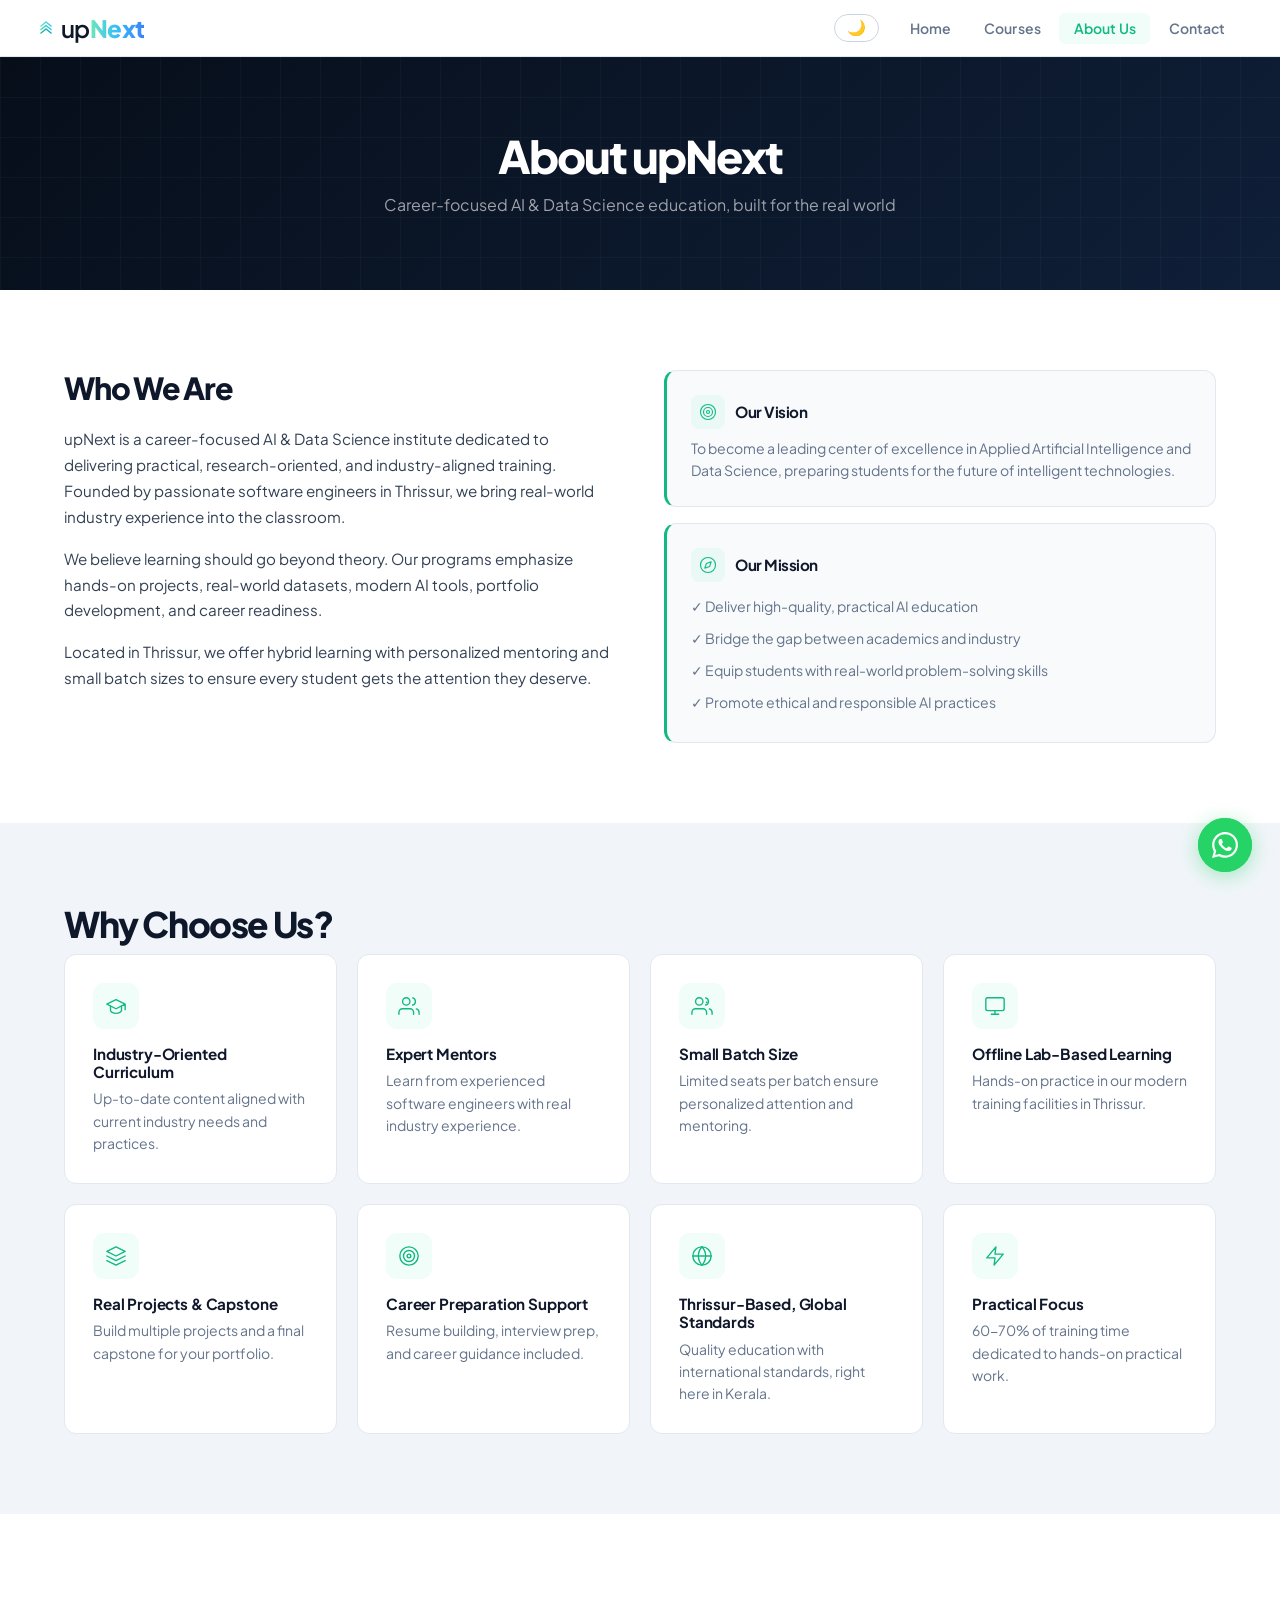
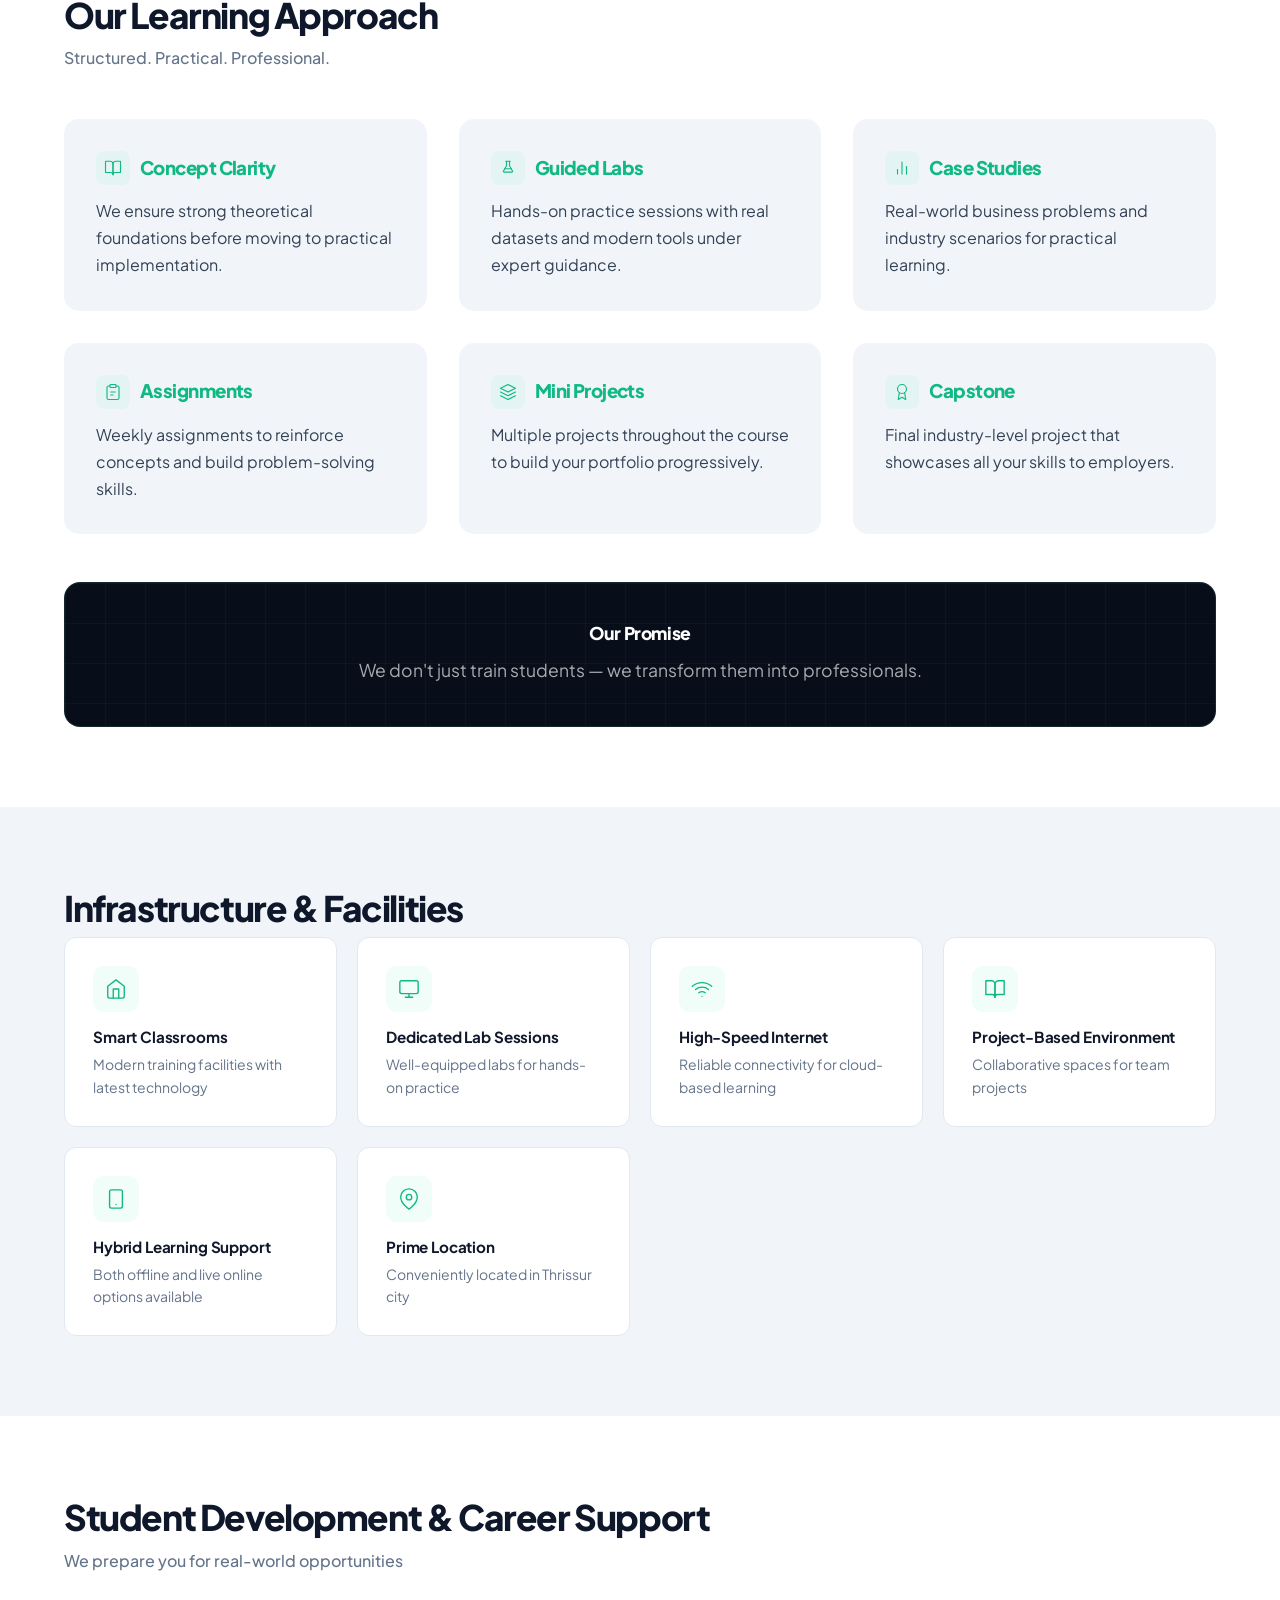
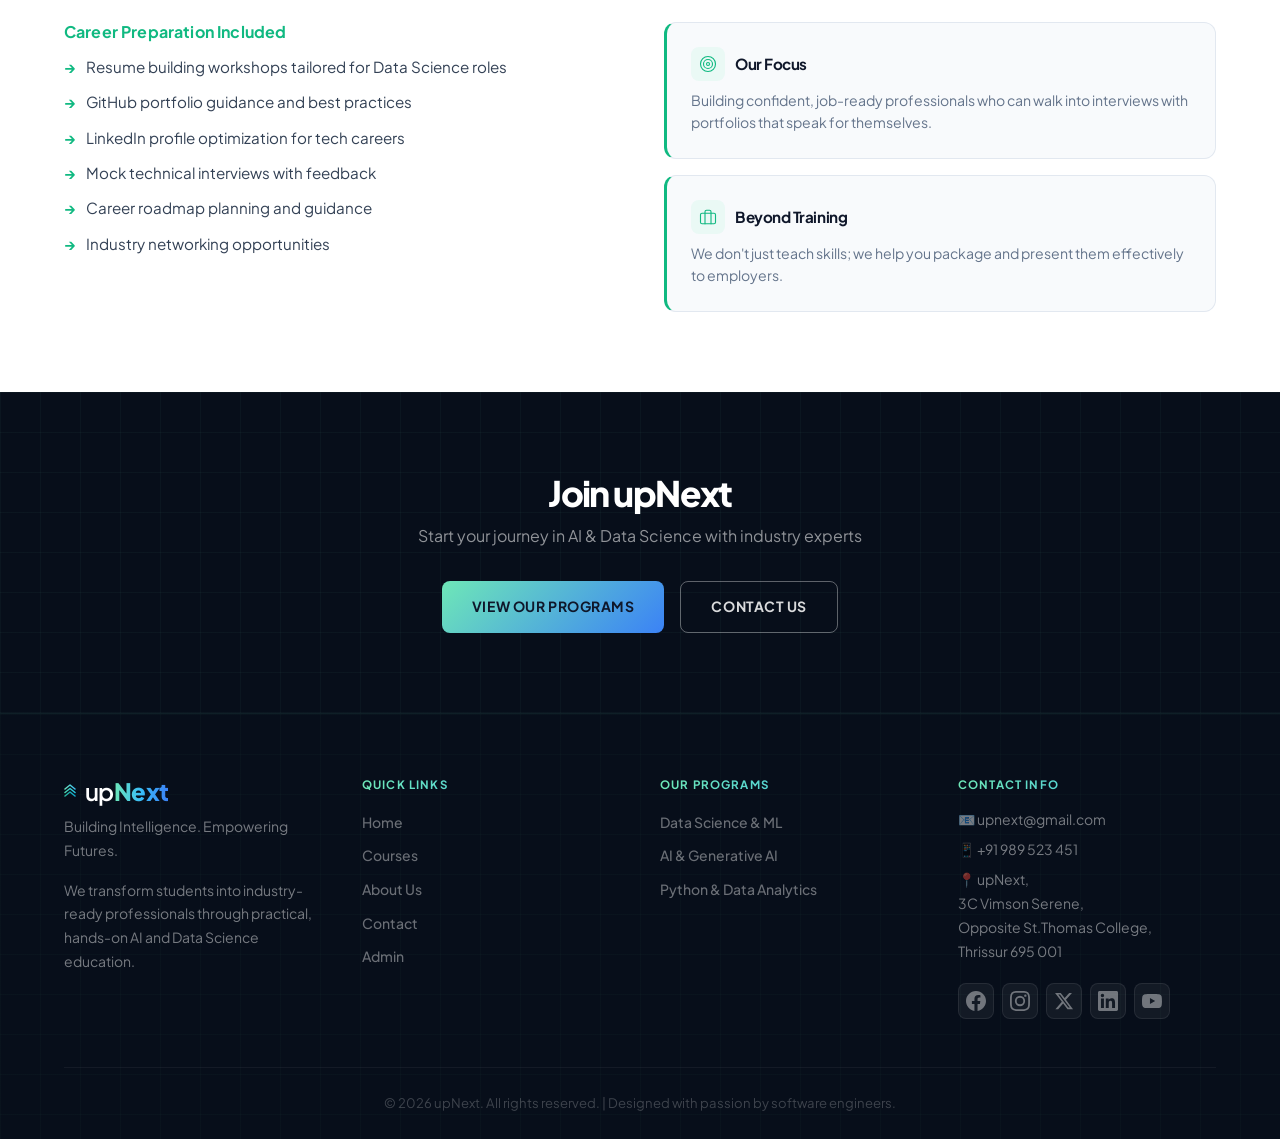
==== commit 80fd05d8: "Added whatsapp button and replaced emojis with svg icons" ====
--- a/about.html
+++ b/about.html
@@ -14,6 +14,12 @@
     <div id="header-placeholder"></div>
 
     <main id="main-content">
+    <!-- Page Hero -->
+    <div class="hero">
+        <h1>About upNext</h1>
+        <p>Career-focused AI & Data Science education, built for the real world</p>
+    </div>
+
     <!-- About Content -->
     <section>
         <div class="container">
@@ -26,20 +32,34 @@
 
                     <p>Located in Thrissur, we offer hybrid learning with personalized mentoring and small batch sizes to ensure every student gets the attention they deserve.</p>
                 </div>
-                
+
                 <div class="about-highlights">
                     <div class="highlight-item">
-                        <h4>🎯 Our Vision</h4>
+                        <div class="highlight-header">
+                            <span class="highlight-icon">
+                                <svg width="18" height="18" viewBox="0 0 24 24" fill="none" stroke="currentColor" stroke-width="1.5" stroke-linecap="round" stroke-linejoin="round">
+                                    <circle cx="12" cy="12" r="10"/><circle cx="12" cy="12" r="6"/><circle cx="12" cy="12" r="2"/>
+                                </svg>
+                            </span>
+                            <h4>Our Vision</h4>
+                        </div>
                         <p>To become a leading center of excellence in Applied Artificial Intelligence and Data Science, preparing students for the future of intelligent technologies.</p>
                     </div>
-                    
+
                     <div class="highlight-item">
-                        <h4>🚀 Our Mission</h4>
+                        <div class="highlight-header">
+                            <span class="highlight-icon">
+                                <svg width="18" height="18" viewBox="0 0 24 24" fill="none" stroke="currentColor" stroke-width="1.5" stroke-linecap="round" stroke-linejoin="round">
+                                    <circle cx="12" cy="12" r="10"/><polygon points="16.24 7.76 14.12 14.12 7.76 16.24 9.88 9.88 16.24 7.76"/>
+                                </svg>
+                            </span>
+                            <h4>Our Mission</h4>
+                        </div>
                         <ul style="list-style: none; padding: 0; margin-top: 0.5rem;">
-                            <li style="padding: 0.3rem 0;">✓ Deliver high-quality, practical AI education</li>
-                            <li style="padding: 0.3rem 0;">✓ Bridge the gap between academics and industry</li>
-                            <li style="padding: 0.3rem 0;">✓ Equip students with real-world problem-solving skills</li>
-                            <li style="padding: 0.3rem 0;">✓ Promote ethical and responsible AI practices</li>
+                            <li style="padding: 0.3rem 0;">&#10003; Deliver high-quality, practical AI education</li>
+                            <li style="padding: 0.3rem 0;">&#10003; Bridge the gap between academics and industry</li>
+                            <li style="padding: 0.3rem 0;">&#10003; Equip students with real-world problem-solving skills</li>
+                            <li style="padding: 0.3rem 0;">&#10003; Promote ethical and responsible AI practices</li>
                         </ul>
                     </div>
                 </div>
@@ -53,49 +73,81 @@
             <h2>Why Choose Us?</h2>
             <div class="features-grid">
                 <div class="feature-card">
-                    <div class="feature-icon">🎓</div>
+                    <span class="feature-icon">
+                        <svg width="22" height="22" viewBox="0 0 24 24" fill="none" stroke="currentColor" stroke-width="1.5" stroke-linecap="round" stroke-linejoin="round">
+                            <path d="M22 10v6M2 10l10-5 10 5-10 5z"/><path d="M6 12v5c0 1.1 2.7 3 6 3s6-1.9 6-3v-5"/>
+                        </svg>
+                    </span>
                     <h3>Industry-Oriented Curriculum</h3>
                     <p>Up-to-date content aligned with current industry needs and practices.</p>
                 </div>
-                
-                <div class="feature-card">
-                    <div class="feature-icon">👨‍🏫</div>
+
+                <div class="feature-card">
+                    <span class="feature-icon">
+                        <svg width="22" height="22" viewBox="0 0 24 24" fill="none" stroke="currentColor" stroke-width="1.5" stroke-linecap="round" stroke-linejoin="round">
+                            <path d="M17 21v-2a4 4 0 0 0-4-4H5a4 4 0 0 0-4 4v2"/><circle cx="9" cy="7" r="4"/><path d="M23 21v-2a4 4 0 0 0-3-3.87"/><path d="M16 3.13a4 4 0 0 1 0 7.75"/>
+                        </svg>
+                    </span>
                     <h3>Expert Mentors</h3>
                     <p>Learn from experienced software engineers with real industry experience.</p>
                 </div>
-                
-                <div class="feature-card">
-                    <div class="feature-icon">👥</div>
+
+                <div class="feature-card">
+                    <span class="feature-icon">
+                        <svg width="22" height="22" viewBox="0 0 24 24" fill="none" stroke="currentColor" stroke-width="1.5" stroke-linecap="round" stroke-linejoin="round">
+                            <path d="M17 21v-2a4 4 0 0 0-4-4H5a4 4 0 0 0-4 4v2"/><circle cx="9" cy="7" r="4"/><path d="M23 21v-2a4 4 0 0 0-3-3.87"/><path d="M16 3.13a4 4 0 0 1 0 7.75"/><circle cx="17" cy="8" r="1" fill="currentColor" stroke="none"/>
+                        </svg>
+                    </span>
                     <h3>Small Batch Size</h3>
                     <p>Limited seats per batch ensure personalized attention and mentoring.</p>
                 </div>
-                
-                <div class="feature-card">
-                    <div class="feature-icon">💻</div>
+
+                <div class="feature-card">
+                    <span class="feature-icon">
+                        <svg width="22" height="22" viewBox="0 0 24 24" fill="none" stroke="currentColor" stroke-width="1.5" stroke-linecap="round" stroke-linejoin="round">
+                            <rect x="2" y="3" width="20" height="14" rx="2"/><line x1="8" y1="21" x2="16" y2="21"/><line x1="12" y1="17" x2="12" y2="21"/>
+                        </svg>
+                    </span>
                     <h3>Offline Lab-Based Learning</h3>
                     <p>Hands-on practice in our modern training facilities in Thrissur.</p>
                 </div>
-                
-                <div class="feature-card">
-                    <div class="feature-icon">🔬</div>
+
+                <div class="feature-card">
+                    <span class="feature-icon">
+                        <svg width="22" height="22" viewBox="0 0 24 24" fill="none" stroke="currentColor" stroke-width="1.5" stroke-linecap="round" stroke-linejoin="round">
+                            <polygon points="12 2 2 7 12 12 22 7 12 2"/><polyline points="2 17 12 22 22 17"/><polyline points="2 12 12 17 22 12"/>
+                        </svg>
+                    </span>
                     <h3>Real Projects & Capstone</h3>
                     <p>Build multiple projects and a final capstone for your portfolio.</p>
                 </div>
-                
-                <div class="feature-card">
-                    <div class="feature-icon">🎯</div>
+
+                <div class="feature-card">
+                    <span class="feature-icon">
+                        <svg width="22" height="22" viewBox="0 0 24 24" fill="none" stroke="currentColor" stroke-width="1.5" stroke-linecap="round" stroke-linejoin="round">
+                            <circle cx="12" cy="12" r="10"/><circle cx="12" cy="12" r="6"/><circle cx="12" cy="12" r="2"/>
+                        </svg>
+                    </span>
                     <h3>Career Preparation Support</h3>
                     <p>Resume building, interview prep, and career guidance included.</p>
                 </div>
-                
-                <div class="feature-card">
-                    <div class="feature-icon">🌍</div>
+
+                <div class="feature-card">
+                    <span class="feature-icon">
+                        <svg width="22" height="22" viewBox="0 0 24 24" fill="none" stroke="currentColor" stroke-width="1.5" stroke-linecap="round" stroke-linejoin="round">
+                            <circle cx="12" cy="12" r="10"/><line x1="2" y1="12" x2="22" y2="12"/><path d="M12 2a15.3 15.3 0 0 1 4 10 15.3 15.3 0 0 1-4 10 15.3 15.3 0 0 1-4-10 15.3 15.3 0 0 1 4-10z"/>
+                        </svg>
+                    </span>
                     <h3>Thrissur-Based, Global Standards</h3>
                     <p>Quality education with international standards, right here in Kerala.</p>
                 </div>
-                
-                <div class="feature-card">
-                    <div class="feature-icon">💡</div>
+
+                <div class="feature-card">
+                    <span class="feature-icon">
+                        <svg width="22" height="22" viewBox="0 0 24 24" fill="none" stroke="currentColor" stroke-width="1.5" stroke-linecap="round" stroke-linejoin="round">
+                            <polygon points="13 2 3 14 12 14 11 22 21 10 12 10 13 2"/>
+                        </svg>
+                    </span>
                     <h3>Practical Focus</h3>
                     <p>60-70% of training time dedicated to hands-on practical work.</p>
                 </div>
@@ -108,39 +160,81 @@
         <div class="container">
             <h2>Our Learning Approach</h2>
             <p class="section-subtitle">Structured. Practical. Professional.</p>
-            
+
             <div style="display: grid; grid-template-columns: repeat(auto-fit, minmax(300px, 1fr)); gap: 2rem;">
                 <div style="background: var(--light-bg); padding: 2rem; border-radius: 15px;">
-                    <h3 style="color: var(--emerald-deep); margin-bottom: 0.75rem;">📚 Concept Clarity</h3>
+                    <div style="display:flex; align-items:center; gap:10px; margin-bottom:0.75rem;">
+                        <span class="highlight-icon">
+                            <svg width="18" height="18" viewBox="0 0 24 24" fill="none" stroke="currentColor" stroke-width="1.5" stroke-linecap="round" stroke-linejoin="round">
+                                <path d="M2 3h6a4 4 0 0 1 4 4v14a3 3 0 0 0-3-3H2z"/><path d="M22 3h-6a4 4 0 0 0-4 4v14a3 3 0 0 1 3-3h7z"/>
+                            </svg>
+                        </span>
+                        <h3 style="color: var(--emerald-deep); margin:0;">Concept Clarity</h3>
+                    </div>
                     <p>We ensure strong theoretical foundations before moving to practical implementation.</p>
                 </div>
-                
-                <div style="background: var(--light-bg); padding: 2rem; border-radius: 15px;">
-                    <h3 style="color: var(--emerald-deep); margin-bottom: 0.75rem;">🔬 Guided Labs</h3>
+
+                <div style="background: var(--light-bg); padding: 2rem; border-radius: 15px;">
+                    <div style="display:flex; align-items:center; gap:10px; margin-bottom:0.75rem;">
+                        <span class="highlight-icon">
+                            <svg width="18" height="18" viewBox="0 0 24 24" fill="none" stroke="currentColor" stroke-width="1.5" stroke-linecap="round" stroke-linejoin="round">
+                                <path d="M9 3h6m-5 0v6l-4 7a1 1 0 0 0 .89 1.45h10.22A1 1 0 0 0 18 16l-4-7V3"/><line x1="7.5" y1="13" x2="16.5" y2="13"/>
+                            </svg>
+                        </span>
+                        <h3 style="color: var(--emerald-deep); margin:0;">Guided Labs</h3>
+                    </div>
                     <p>Hands-on practice sessions with real datasets and modern tools under expert guidance.</p>
                 </div>
-                
-                <div style="background: var(--light-bg); padding: 2rem; border-radius: 15px;">
-                    <h3 style="color: var(--emerald-deep); margin-bottom: 0.75rem;">📊 Case Studies</h3>
+
+                <div style="background: var(--light-bg); padding: 2rem; border-radius: 15px;">
+                    <div style="display:flex; align-items:center; gap:10px; margin-bottom:0.75rem;">
+                        <span class="highlight-icon">
+                            <svg width="18" height="18" viewBox="0 0 24 24" fill="none" stroke="currentColor" stroke-width="1.5" stroke-linecap="round" stroke-linejoin="round">
+                                <line x1="18" y1="20" x2="18" y2="10"/><line x1="12" y1="20" x2="12" y2="4"/><line x1="6" y1="20" x2="6" y2="14"/>
+                            </svg>
+                        </span>
+                        <h3 style="color: var(--emerald-deep); margin:0;">Case Studies</h3>
+                    </div>
                     <p>Real-world business problems and industry scenarios for practical learning.</p>
                 </div>
-                
-                <div style="background: var(--light-bg); padding: 2rem; border-radius: 15px;">
-                    <h3 style="color: var(--emerald-deep); margin-bottom: 0.75rem;">📝 Assignments</h3>
+
+                <div style="background: var(--light-bg); padding: 2rem; border-radius: 15px;">
+                    <div style="display:flex; align-items:center; gap:10px; margin-bottom:0.75rem;">
+                        <span class="highlight-icon">
+                            <svg width="18" height="18" viewBox="0 0 24 24" fill="none" stroke="currentColor" stroke-width="1.5" stroke-linecap="round" stroke-linejoin="round">
+                                <path d="M16 4h2a2 2 0 0 1 2 2v14a2 2 0 0 1-2 2H6a2 2 0 0 1-2-2V6a2 2 0 0 1 2-2h2"/><rect x="8" y="2" width="8" height="4" rx="1" ry="1"/><line x1="9" y1="12" x2="15" y2="12"/><line x1="9" y1="16" x2="12" y2="16"/>
+                            </svg>
+                        </span>
+                        <h3 style="color: var(--emerald-deep); margin:0;">Assignments</h3>
+                    </div>
                     <p>Weekly assignments to reinforce concepts and build problem-solving skills.</p>
                 </div>
-                
-                <div style="background: var(--light-bg); padding: 2rem; border-radius: 15px;">
-                    <h3 style="color: var(--emerald-deep); margin-bottom: 0.75rem;">🎯 Mini Projects</h3>
+
+                <div style="background: var(--light-bg); padding: 2rem; border-radius: 15px;">
+                    <div style="display:flex; align-items:center; gap:10px; margin-bottom:0.75rem;">
+                        <span class="highlight-icon">
+                            <svg width="18" height="18" viewBox="0 0 24 24" fill="none" stroke="currentColor" stroke-width="1.5" stroke-linecap="round" stroke-linejoin="round">
+                                <polygon points="12 2 2 7 12 12 22 7 12 2"/><polyline points="2 17 12 22 22 17"/><polyline points="2 12 12 17 22 12"/>
+                            </svg>
+                        </span>
+                        <h3 style="color: var(--emerald-deep); margin:0;">Mini Projects</h3>
+                    </div>
                     <p>Multiple projects throughout the course to build your portfolio progressively.</p>
                 </div>
-                
-                <div style="background: var(--light-bg); padding: 2rem; border-radius: 15px;">
-                    <h3 style="color: var(--emerald-deep); margin-bottom: 0.75rem;">🏆 Capstone</h3>
+
+                <div style="background: var(--light-bg); padding: 2rem; border-radius: 15px;">
+                    <div style="display:flex; align-items:center; gap:10px; margin-bottom:0.75rem;">
+                        <span class="highlight-icon">
+                            <svg width="18" height="18" viewBox="0 0 24 24" fill="none" stroke="currentColor" stroke-width="1.5" stroke-linecap="round" stroke-linejoin="round">
+                                <circle cx="12" cy="8" r="6"/><path d="M15.477 12.89L17 22l-5-3-5 3 1.523-9.11"/>
+                            </svg>
+                        </span>
+                        <h3 style="color: var(--emerald-deep); margin:0;">Capstone</h3>
+                    </div>
                     <p>Final industry-level project that showcases all your skills to employers.</p>
                 </div>
             </div>
-            
+
             <div style="text-align: center; margin-top: 3rem; padding: 2.5rem; background: var(--bg-darkest); color: white; border-radius: 16px; border: 1px solid rgba(110,231,183,0.12); position: relative; overflow: hidden;">
                 <div style="position: absolute; inset: 0; background-image: linear-gradient(rgba(110,231,183,0.04) 1px, transparent 1px), linear-gradient(90deg, rgba(110,231,183,0.04) 1px, transparent 1px); background-size: 40px 40px;"></div>
                 <h3 style="color: white; margin-bottom: 0.75rem; position: relative; z-index: 1; font-size: 1.1rem; letter-spacing: -0.02em;">Our Promise</h3>
@@ -155,37 +249,61 @@
             <h2>Infrastructure & Facilities</h2>
             <div class="features-grid">
                 <div class="feature-card">
-                    <div class="feature-icon">🏫</div>
+                    <span class="feature-icon">
+                        <svg width="22" height="22" viewBox="0 0 24 24" fill="none" stroke="currentColor" stroke-width="1.5" stroke-linecap="round" stroke-linejoin="round">
+                            <path d="M3 9l9-7 9 7v11a2 2 0 0 1-2 2H5a2 2 0 0 1-2-2z"/><polyline points="9 22 9 12 15 12 15 22"/>
+                        </svg>
+                    </span>
                     <h3>Smart Classrooms</h3>
                     <p>Modern training facilities with latest technology</p>
                 </div>
-                
-                <div class="feature-card">
-                    <div class="feature-icon">💻</div>
+
+                <div class="feature-card">
+                    <span class="feature-icon">
+                        <svg width="22" height="22" viewBox="0 0 24 24" fill="none" stroke="currentColor" stroke-width="1.5" stroke-linecap="round" stroke-linejoin="round">
+                            <rect x="2" y="3" width="20" height="14" rx="2"/><line x1="8" y1="21" x2="16" y2="21"/><line x1="12" y1="17" x2="12" y2="21"/>
+                        </svg>
+                    </span>
                     <h3>Dedicated Lab Sessions</h3>
                     <p>Well-equipped labs for hands-on practice</p>
                 </div>
-                
-                <div class="feature-card">
-                    <div class="feature-icon">🌐</div>
+
+                <div class="feature-card">
+                    <span class="feature-icon">
+                        <svg width="22" height="22" viewBox="0 0 24 24" fill="none" stroke="currentColor" stroke-width="1.5" stroke-linecap="round" stroke-linejoin="round">
+                            <path d="M5 12.55a11 11 0 0 1 14.08 0"/><path d="M1.42 9a16 16 0 0 1 21.16 0"/><path d="M8.53 16.11a6 6 0 0 1 6.95 0"/><line x1="12" y1="20" x2="12.01" y2="20"/>
+                        </svg>
+                    </span>
                     <h3>High-Speed Internet</h3>
                     <p>Reliable connectivity for cloud-based learning</p>
                 </div>
-                
-                <div class="feature-card">
-                    <div class="feature-icon">🎓</div>
+
+                <div class="feature-card">
+                    <span class="feature-icon">
+                        <svg width="22" height="22" viewBox="0 0 24 24" fill="none" stroke="currentColor" stroke-width="1.5" stroke-linecap="round" stroke-linejoin="round">
+                            <path d="M2 3h6a4 4 0 0 1 4 4v14a3 3 0 0 0-3-3H2z"/><path d="M22 3h-6a4 4 0 0 0-4 4v14a3 3 0 0 1 3-3h7z"/>
+                        </svg>
+                    </span>
                     <h3>Project-Based Environment</h3>
                     <p>Collaborative spaces for team projects</p>
                 </div>
-                
-                <div class="feature-card">
-                    <div class="feature-icon">📱</div>
+
+                <div class="feature-card">
+                    <span class="feature-icon">
+                        <svg width="22" height="22" viewBox="0 0 24 24" fill="none" stroke="currentColor" stroke-width="1.5" stroke-linecap="round" stroke-linejoin="round">
+                            <rect x="5" y="2" width="14" height="20" rx="2" ry="2"/><line x1="12" y1="18" x2="12.01" y2="18"/>
+                        </svg>
+                    </span>
                     <h3>Hybrid Learning Support</h3>
                     <p>Both offline and live online options available</p>
                 </div>
-                
-                <div class="feature-card">
-                    <div class="feature-icon">📍</div>
+
+                <div class="feature-card">
+                    <span class="feature-icon">
+                        <svg width="22" height="22" viewBox="0 0 24 24" fill="none" stroke="currentColor" stroke-width="1.5" stroke-linecap="round" stroke-linejoin="round">
+                            <path d="M21 10c0 7-9 13-9 13s-9-6-9-13a9 9 0 0 1 18 0z"/><circle cx="12" cy="10" r="3"/>
+                        </svg>
+                    </span>
                     <h3>Prime Location</h3>
                     <p>Conveniently located in Thrissur city</p>
                 </div>
@@ -198,7 +316,7 @@
         <div class="container">
             <h2>Student Development & Career Support</h2>
             <p class="section-subtitle">We prepare you for real-world opportunities</p>
-            
+
             <div class="about-content">
                 <div class="about-text">
                     <h3>Career Preparation Included</h3>
@@ -211,15 +329,29 @@
                         <li>Industry networking opportunities</li>
                     </ul>
                 </div>
-                
+
                 <div class="about-highlights">
                     <div class="highlight-item">
-                        <h4>🎯 Our Focus</h4>
+                        <div class="highlight-header">
+                            <span class="highlight-icon">
+                                <svg width="18" height="18" viewBox="0 0 24 24" fill="none" stroke="currentColor" stroke-width="1.5" stroke-linecap="round" stroke-linejoin="round">
+                                    <circle cx="12" cy="12" r="10"/><circle cx="12" cy="12" r="6"/><circle cx="12" cy="12" r="2"/>
+                                </svg>
+                            </span>
+                            <h4>Our Focus</h4>
+                        </div>
                         <p>Building confident, job-ready professionals who can walk into interviews with portfolios that speak for themselves.</p>
                     </div>
 
                     <div class="highlight-item">
-                        <h4>💼 Beyond Training</h4>
+                        <div class="highlight-header">
+                            <span class="highlight-icon">
+                                <svg width="18" height="18" viewBox="0 0 24 24" fill="none" stroke="currentColor" stroke-width="1.5" stroke-linecap="round" stroke-linejoin="round">
+                                    <rect x="2" y="7" width="20" height="14" rx="2" ry="2"/><path d="M16 21V5a2 2 0 0 0-2-2h-4a2 2 0 0 0-2 2v16"/>
+                                </svg>
+                            </span>
+                            <h4>Beyond Training</h4>
+                        </div>
                         <p>We don't just teach skills; we help you package and present them effectively to employers.</p>
                     </div>
                 </div>
--- a/css/styles.css
+++ b/css/styles.css
@@ -642,19 +642,31 @@
     transform: translateY(0);
 }
 
-/* ─── Cursor Spotlight ───────────────────────────────────────── */
-.cursor-glow {
+/* ─── Custom Cursor (dot + ring) ────────────────────────────── */
+@media (pointer: fine) {
+    body, a, button, [role="button"] { cursor: none; }
+}
+
+#cursor-dot {
+    width: 8px; height: 8px;
+    background: var(--emerald);
+    border-radius: 50%;
+    position: fixed; top: 0; left: 0;
     pointer-events: none;
-    position: fixed;
-    width: 420px;
-    height: 420px;
+    z-index: 10001;
+    mix-blend-mode: screen;
+    will-change: transform;
+}
+
+#cursor-ring {
+    width: 32px; height: 32px;
+    border: 1.5px solid rgba(110,231,183,0.45);
     border-radius: 50%;
-    background: radial-gradient(circle, rgba(110,231,183,0.10) 0%, transparent 70%);
-    transform: translate(-50%, -50%);
-    z-index: 9999;
-    transition: opacity 0.4s ease;
-    opacity: 0;
-    mix-blend-mode: screen;
+    position: fixed; top: 0; left: 0;
+    pointer-events: none;
+    z-index: 10000;
+    will-change: transform;
+    transition: border-color 0.2s, width 0.2s, height 0.2s;
 }
 
 /* ─── Hero Canvas ────────────────────────────────────────────── */
@@ -750,11 +762,35 @@
     box-shadow: 0 4px 20px var(--glow-emerald);
 }
 
+.highlight-header {
+    display: flex;
+    align-items: center;
+    gap: 10px;
+    margin-bottom: 0.5rem;
+}
+
+.highlight-icon {
+    width: 34px;
+    height: 34px;
+    background: rgba(110,231,183,0.1);
+    border-radius: 8px;
+    display: flex;
+    align-items: center;
+    justify-content: center;
+    color: var(--emerald-deep);
+    flex-shrink: 0;
+}
+
+html[data-theme="dark"] .highlight-icon {
+    background: rgba(110,231,183,0.08);
+    color: var(--emerald);
+}
+
 .highlight-item h4 {
     font-size: 0.95rem;
     font-weight: 700;
     color: var(--text-dark);
-    margin-bottom: 0.4rem;
+    margin-bottom: 0;
 }
 
 .highlight-item p,
@@ -1052,9 +1088,26 @@
 }
 
 .feature-icon {
-    font-size: 1.6rem;
-    margin-bottom: 0.75rem;
-    display: block;
+    width: 46px;
+    height: 46px;
+    background: rgba(110,231,183,0.1);
+    border-radius: 11px;
+    display: flex;
+    align-items: center;
+    justify-content: center;
+    margin-bottom: 1rem;
+    color: var(--emerald-deep);
+    flex-shrink: 0;
+    transition: background 0.2s, color 0.2s;
+}
+
+html[data-theme="dark"] .feature-icon {
+    background: rgba(110,231,183,0.08);
+    color: var(--emerald);
+}
+
+.feature-card:hover .feature-icon {
+    background: rgba(110,231,183,0.18);
 }
 
 .feature-card h3 {
@@ -1283,7 +1336,6 @@
 .contact-item:hover { border-color: rgba(110,231,183,0.3); }
 
 .contact-icon {
-    font-size: 1.1rem;
     width: 40px;
     height: 40px;
     border-radius: 10px;
@@ -1292,6 +1344,7 @@
     align-items: center;
     justify-content: center;
     flex-shrink: 0;
+    color: var(--emerald-deep);
 }
 
 .contact-item h4 {
@@ -1885,3 +1938,461 @@
         align-items: center;
     }
 }
+
+/* ─── Hero Badge ─────────────────────────────────────────────── */
+.hero-badge {
+    display: inline-flex;
+    align-items: center;
+    gap: 8px;
+    background: rgba(110,231,183,0.1);
+    border: 1px solid rgba(110,231,183,0.25);
+    border-radius: 100px;
+    padding: 5px 14px;
+    font-size: 0.72rem;
+    font-weight: 600;
+    color: var(--emerald);
+    letter-spacing: 0.08em;
+    text-transform: uppercase;
+    margin-bottom: 0.75rem;
+}
+
+.badge-pulse {
+    width: 6px; height: 6px;
+    background: var(--emerald);
+    border-radius: 50%;
+    flex-shrink: 0;
+    animation: badgePulse 2s infinite;
+}
+
+@keyframes badgePulse {
+    0%, 100% { opacity: 1; transform: scale(1); }
+    50%       { opacity: 0.4; transform: scale(1.6); }
+}
+
+/* ─── Hero Deco Stat Cards ───────────────────────────────────── */
+.hero-deco-cards {
+    position: absolute;
+    bottom: 3.5rem;
+    right: 2rem;
+    display: flex;
+    gap: 10px;
+    z-index: 5;
+    pointer-events: none;
+    align-items: flex-end;
+}
+
+.hero-deco-card {
+    background: rgba(7,14,26,0.78);
+    border: 1px solid rgba(110,231,183,0.2);
+    border-radius: 14px;
+    padding: 13px 16px;
+    backdrop-filter: blur(16px);
+    display: flex;
+    flex-direction: column;
+    align-items: center;
+    gap: 3px;
+    min-width: 78px;
+    text-align: center;
+    animation: floatCard 5s ease-in-out infinite;
+}
+
+.hero-deco-card:nth-child(2) {
+    animation-delay: 0.8s;
+    margin-bottom: 12px;
+}
+
+.hero-deco-card:nth-child(3) {
+    animation-delay: 1.6s;
+}
+
+@keyframes floatCard {
+    0%, 100% { transform: translateY(0); }
+    50%       { transform: translateY(-9px); }
+}
+
+.hdc-icon {
+    display: flex;
+    align-items: center;
+    justify-content: center;
+    color: var(--emerald);
+}
+
+.hdc-num {
+    font-family: 'Plus Jakarta Sans', sans-serif;
+    font-size: 1.25rem;
+    font-weight: 800;
+    background: var(--grad-text);
+    -webkit-background-clip: text;
+    -webkit-text-fill-color: transparent;
+    background-clip: text;
+    line-height: 1.2;
+}
+
+.hdc-label {
+    font-size: 0.62rem;
+    font-weight: 600;
+    color: rgba(255,255,255,0.5);
+    letter-spacing: 0.06em;
+    text-transform: uppercase;
+}
+
+@media (max-width: 900px) {
+    .hero-deco-cards { display: none; }
+}
+
+/* ─── Hero Orbs ──────────────────────────────────────────────── */
+.hero-orb {
+    position: absolute;
+    border-radius: 50%;
+    pointer-events: none;
+    filter: blur(72px);
+    animation: orbFloat 20s ease-in-out infinite;
+    z-index: 0;
+}
+
+.hero-orb1 {
+    width: 380px; height: 380px;
+    background: rgba(110,231,183,0.14);
+    top: -80px; left: -80px;
+    animation-duration: 22s;
+}
+
+.hero-orb2 {
+    width: 280px; height: 280px;
+    background: rgba(56,189,248,0.1);
+    bottom: -50px; right: 8%;
+    animation-duration: 18s;
+    animation-delay: -8s;
+}
+
+@keyframes orbFloat {
+    0%, 100% { transform: translateY(0) scale(1); }
+    33%       { transform: translateY(-28px) scale(1.04); }
+    66%       { transform: translateY(14px) scale(0.97); }
+}
+
+/* ─── Stats / Counter Section ────────────────────────────────── */
+.stats-section {
+    background: var(--light-bg);
+    border-top: 1px solid var(--border);
+    border-bottom: 1px solid var(--border);
+    padding: 64px 0;
+}
+
+html[data-theme="dark"] .stats-section {
+    background: var(--bg-dark);
+    border-color: var(--border);
+}
+
+.stats-inner {
+    display: grid;
+    grid-template-columns: 1fr 1fr;
+    gap: 5rem;
+    align-items: center;
+}
+
+.stats-grid {
+    display: grid;
+    grid-template-columns: 1fr 1fr;
+    gap: 2.25rem;
+}
+
+.stat-item { text-align: center; }
+
+.stat-number {
+    display: block;
+    font-family: 'Plus Jakarta Sans', sans-serif;
+    font-size: 2.8rem;
+    font-weight: 800;
+    letter-spacing: -0.04em;
+    background: var(--grad-text);
+    -webkit-background-clip: text;
+    -webkit-text-fill-color: transparent;
+    background-clip: text;
+    line-height: 1.1;
+}
+
+.stat-desc {
+    display: block;
+    font-size: 0.75rem;
+    font-weight: 600;
+    letter-spacing: 0.08em;
+    text-transform: uppercase;
+    color: var(--text-light);
+    margin-top: 6px;
+}
+
+.stats-progress {
+    display: flex;
+    flex-direction: column;
+    gap: 22px;
+}
+
+.progress-row-head {
+    display: flex;
+    justify-content: space-between;
+    align-items: center;
+    margin-bottom: 8px;
+}
+
+.progress-row-label {
+    font-size: 0.85rem;
+    font-weight: 600;
+    color: var(--text-body);
+}
+
+.progress-row-pct {
+    font-size: 0.8rem;
+    font-weight: 700;
+    color: var(--emerald-deep);
+}
+
+html[data-theme="dark"] .progress-row-pct { color: var(--emerald); }
+
+.progress-track {
+    height: 5px;
+    background: var(--border);
+    border-radius: 100px;
+    overflow: hidden;
+}
+
+.progress-fill {
+    height: 100%;
+    background: var(--grad-brand);
+    border-radius: 100px;
+    width: 0;
+    transition: width 1.4s cubic-bezier(0.22, 1, 0.36, 1);
+}
+
+@media (max-width: 768px) {
+    .stats-inner { grid-template-columns: 1fr; gap: 2.5rem; }
+    .stat-number { font-size: 2.4rem; }
+}
+
+/* ─── Steps / Journey Section ────────────────────────────────── */
+.steps-section {
+    padding: 80px 0;
+    background: var(--white);
+}
+
+html[data-theme="dark"] .steps-section { background: var(--bg-darkest); }
+
+.steps-row {
+    display: grid;
+    grid-template-columns: repeat(4, 1fr);
+    gap: 0;
+    margin-top: 3rem;
+    position: relative;
+}
+
+.step-connector {
+    position: absolute;
+    top: 26px;
+    left: 12.5%;
+    right: 12.5%;
+    height: 1px;
+    background: linear-gradient(
+        90deg,
+        transparent,
+        rgba(110,231,183,0.4) 15%,
+        rgba(56,189,248,0.4) 50%,
+        rgba(59,130,246,0.4) 85%,
+        transparent
+    );
+    pointer-events: none;
+    z-index: 0;
+}
+
+.step-item {
+    text-align: center;
+    padding: 0 1.25rem;
+    position: relative;
+    z-index: 1;
+}
+
+.step-num {
+    width: 54px; height: 54px;
+    border-radius: 50%;
+    border: 1.5px solid var(--border-strong);
+    display: flex;
+    align-items: center;
+    justify-content: center;
+    margin: 0 auto 1.25rem;
+    background: var(--white);
+    transition: border-color 0.3s, box-shadow 0.3s;
+}
+
+html[data-theme="dark"] .step-num {
+    background: var(--bg-darkest);
+    border-color: rgba(255,255,255,0.12);
+}
+
+.step-num span {
+    font-family: 'Plus Jakarta Sans', sans-serif;
+    font-size: 1rem;
+    font-weight: 800;
+    background: var(--grad-text);
+    -webkit-background-clip: text;
+    -webkit-text-fill-color: transparent;
+    background-clip: text;
+}
+
+.step-item:hover .step-num {
+    border-color: var(--emerald-deep);
+    box-shadow: 0 0 22px var(--glow-emerald);
+}
+
+.step-title {
+    font-family: 'Plus Jakarta Sans', sans-serif;
+    font-size: 0.95rem;
+    font-weight: 700;
+    color: var(--text-dark);
+    margin-bottom: 0.5rem;
+}
+
+.step-desc {
+    font-size: 0.82rem;
+    color: var(--text-light);
+    line-height: 1.65;
+}
+
+@media (max-width: 768px) {
+    .steps-row { grid-template-columns: 1fr 1fr; gap: 2.5rem; }
+    .step-connector { display: none; }
+}
+
+@media (max-width: 480px) {
+    .steps-row { grid-template-columns: 1fr; }
+}
+
+/* ─── Section orbs (for dark sections) ──────────────────────── */
+.section-orb {
+    position: absolute;
+    border-radius: 50%;
+    pointer-events: none;
+    filter: blur(64px);
+    opacity: 0.14;
+    z-index: 0;
+}
+
+.section-orb-teal { background: var(--emerald); }
+.section-orb-blue { background: var(--sky); }
+
+/* ─── Feature card enhanced hover glow ──────────────────────── */
+.feature-card:hover {
+    box-shadow: 0 12px 36px rgba(0,0,0,0.07),
+                0 0 0 1px rgba(110,231,183,0.18),
+                0 4px 22px var(--glow-emerald);
+}
+
+html[data-theme="dark"] .feature-card:hover {
+    box-shadow: 0 12px 36px rgba(0,0,0,0.3),
+                0 0 0 1px rgba(110,231,183,0.18),
+                0 4px 24px var(--glow-emerald);
+}
+
+/* ─── Mobile course horizontal scroll ───────────────────────── */
+@media (max-width: 640px) {
+    .courses-grid {
+        display: flex;
+        overflow-x: auto;
+        scroll-snap-type: x mandatory;
+        scrollbar-width: none;
+        gap: 1rem;
+        padding-bottom: 1rem;
+        grid-template-columns: unset;
+    }
+
+    .courses-grid::-webkit-scrollbar { display: none; }
+
+    .courses-grid .course-card {
+        min-width: 280px;
+        flex-shrink: 0;
+        scroll-snap-align: start;
+    }
+}
+
+/* ─── Animated Grid Background ──────────────────────────────── */
+@keyframes gridDrift {
+    from { background-position: 0 0; }
+    to   { background-position: 40px 40px; }
+}
+
+/* Apply drift to every dark section that uses the grid pattern */
+.promo-slider::before,
+.hero::before,
+.course-detail-hero::before,
+.circle-highlights-section::before,
+.footer::before,
+.admin-header::before {
+    animation: gridDrift 28s linear infinite;
+}
+
+@media (prefers-reduced-motion: reduce) {
+    .promo-slider::before,
+    .hero::before,
+    .course-detail-hero::before,
+    .circle-highlights-section::before,
+    .footer::before,
+    .admin-header::before {
+        animation: none;
+    }
+}
+
+/* ─── WhatsApp Floating Button ─────────────────────────────── */
+.wa-fab {
+    position: fixed;
+    bottom: 1.75rem;
+    right: 1.75rem;
+    z-index: 900;
+    width: 54px;
+    height: 54px;
+    border-radius: 50%;
+    background: #25D366;
+    display: flex;
+    align-items: center;
+    justify-content: center;
+    box-shadow: 0 4px 20px rgba(37,211,102,0.4);
+    color: white;
+    text-decoration: none;
+    transition: transform 0.2s ease, box-shadow 0.2s ease;
+    isolation: isolate;
+}
+.wa-fab:hover {
+    transform: scale(1.1);
+    box-shadow: 0 6px 28px rgba(37,211,102,0.6);
+}
+.wa-fab-pulse {
+    position: absolute;
+    inset: 0;
+    border-radius: 50%;
+    background: #25D366;
+    z-index: -1;
+    animation: waPulse 2.8s ease-out infinite;
+}
+@keyframes waPulse {
+    0%   { transform: scale(1); opacity: 0.6; }
+    100% { transform: scale(1.9); opacity: 0; }
+}
+.wa-fab-tip {
+    position: absolute;
+    right: calc(100% + 10px);
+    background: var(--bg-card, #fff);
+    color: var(--text, #111);
+    font-size: 0.78rem;
+    font-weight: 600;
+    padding: 0.35rem 0.8rem;
+    border-radius: 8px;
+    white-space: nowrap;
+    box-shadow: 0 2px 14px rgba(0,0,0,0.12);
+    opacity: 0;
+    pointer-events: none;
+    transition: opacity 0.18s ease;
+}
+.wa-fab:hover .wa-fab-tip { opacity: 1; }
+@media (max-width: 480px) {
+    .wa-fab { bottom: 1.25rem; right: 1.25rem; width: 50px; height: 50px; }
+}
+@media (prefers-reduced-motion: reduce) {
+    .wa-fab-pulse { animation: none; }
+}
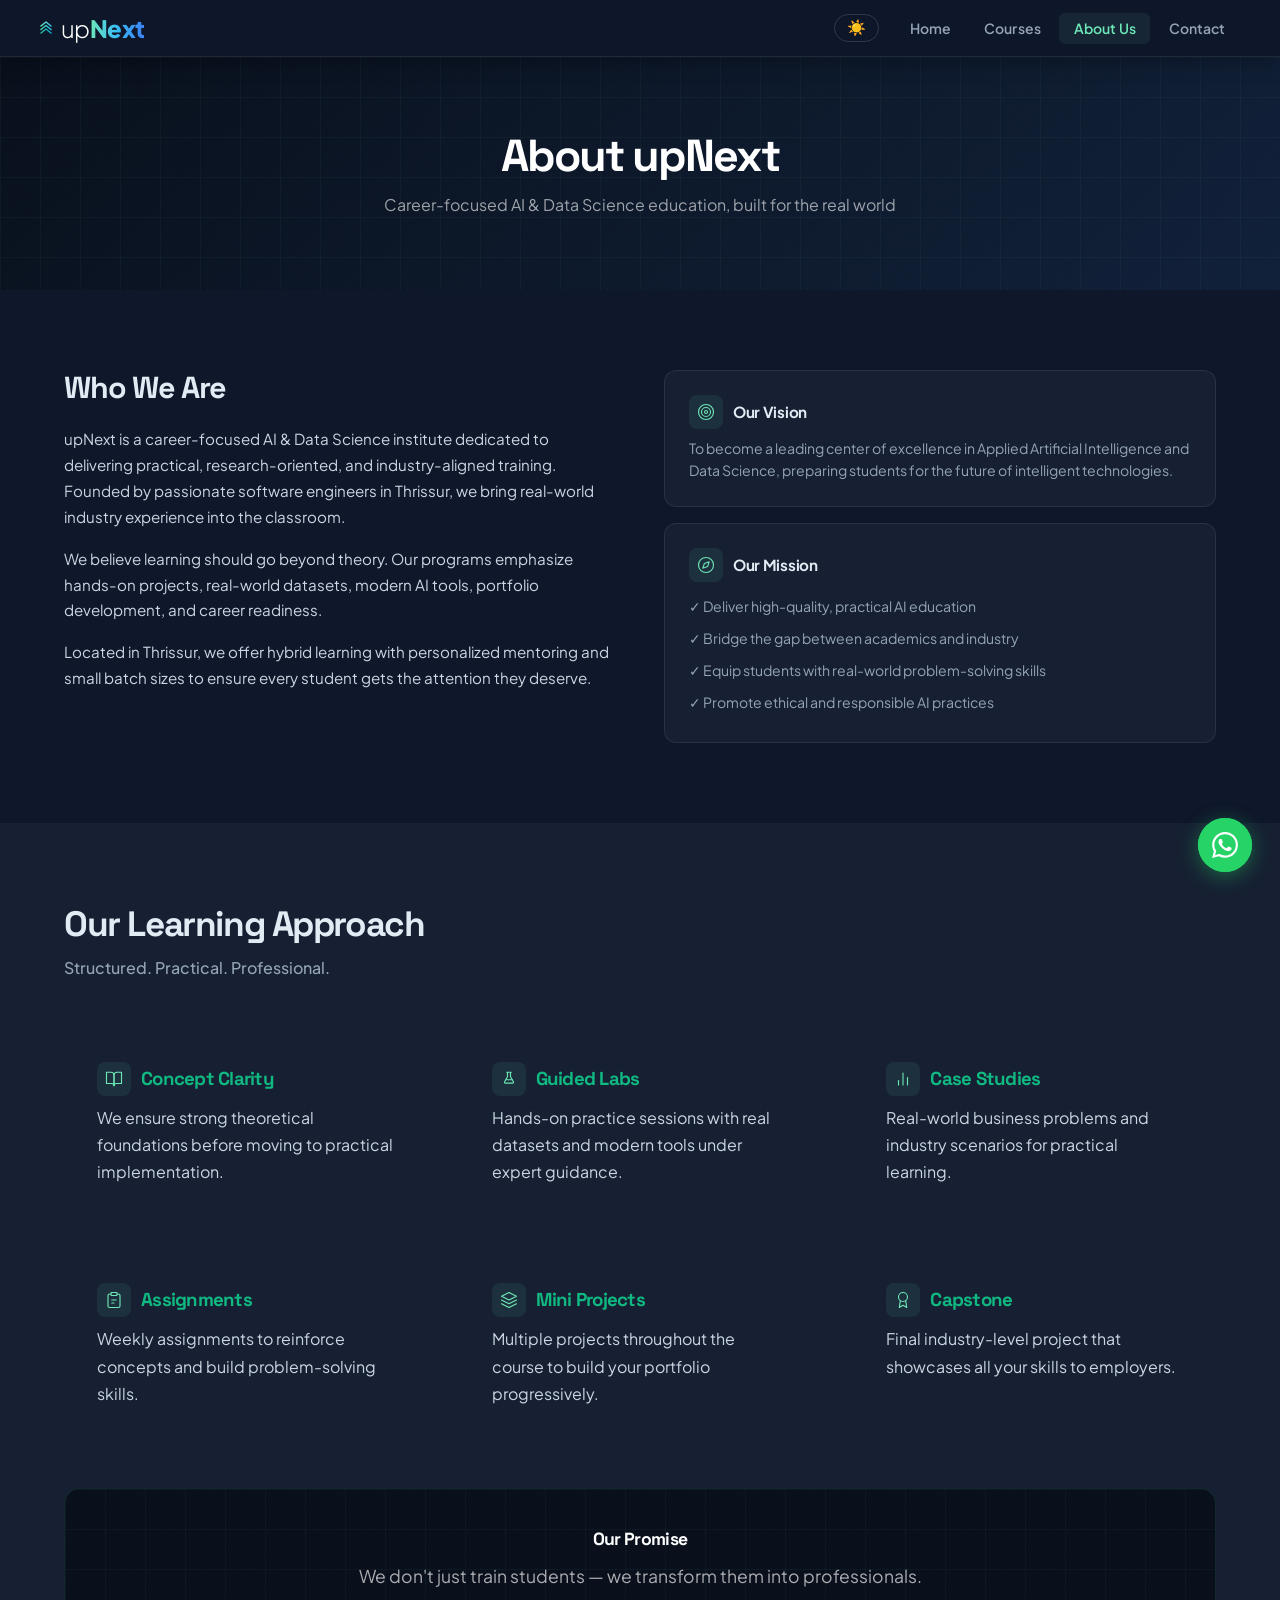
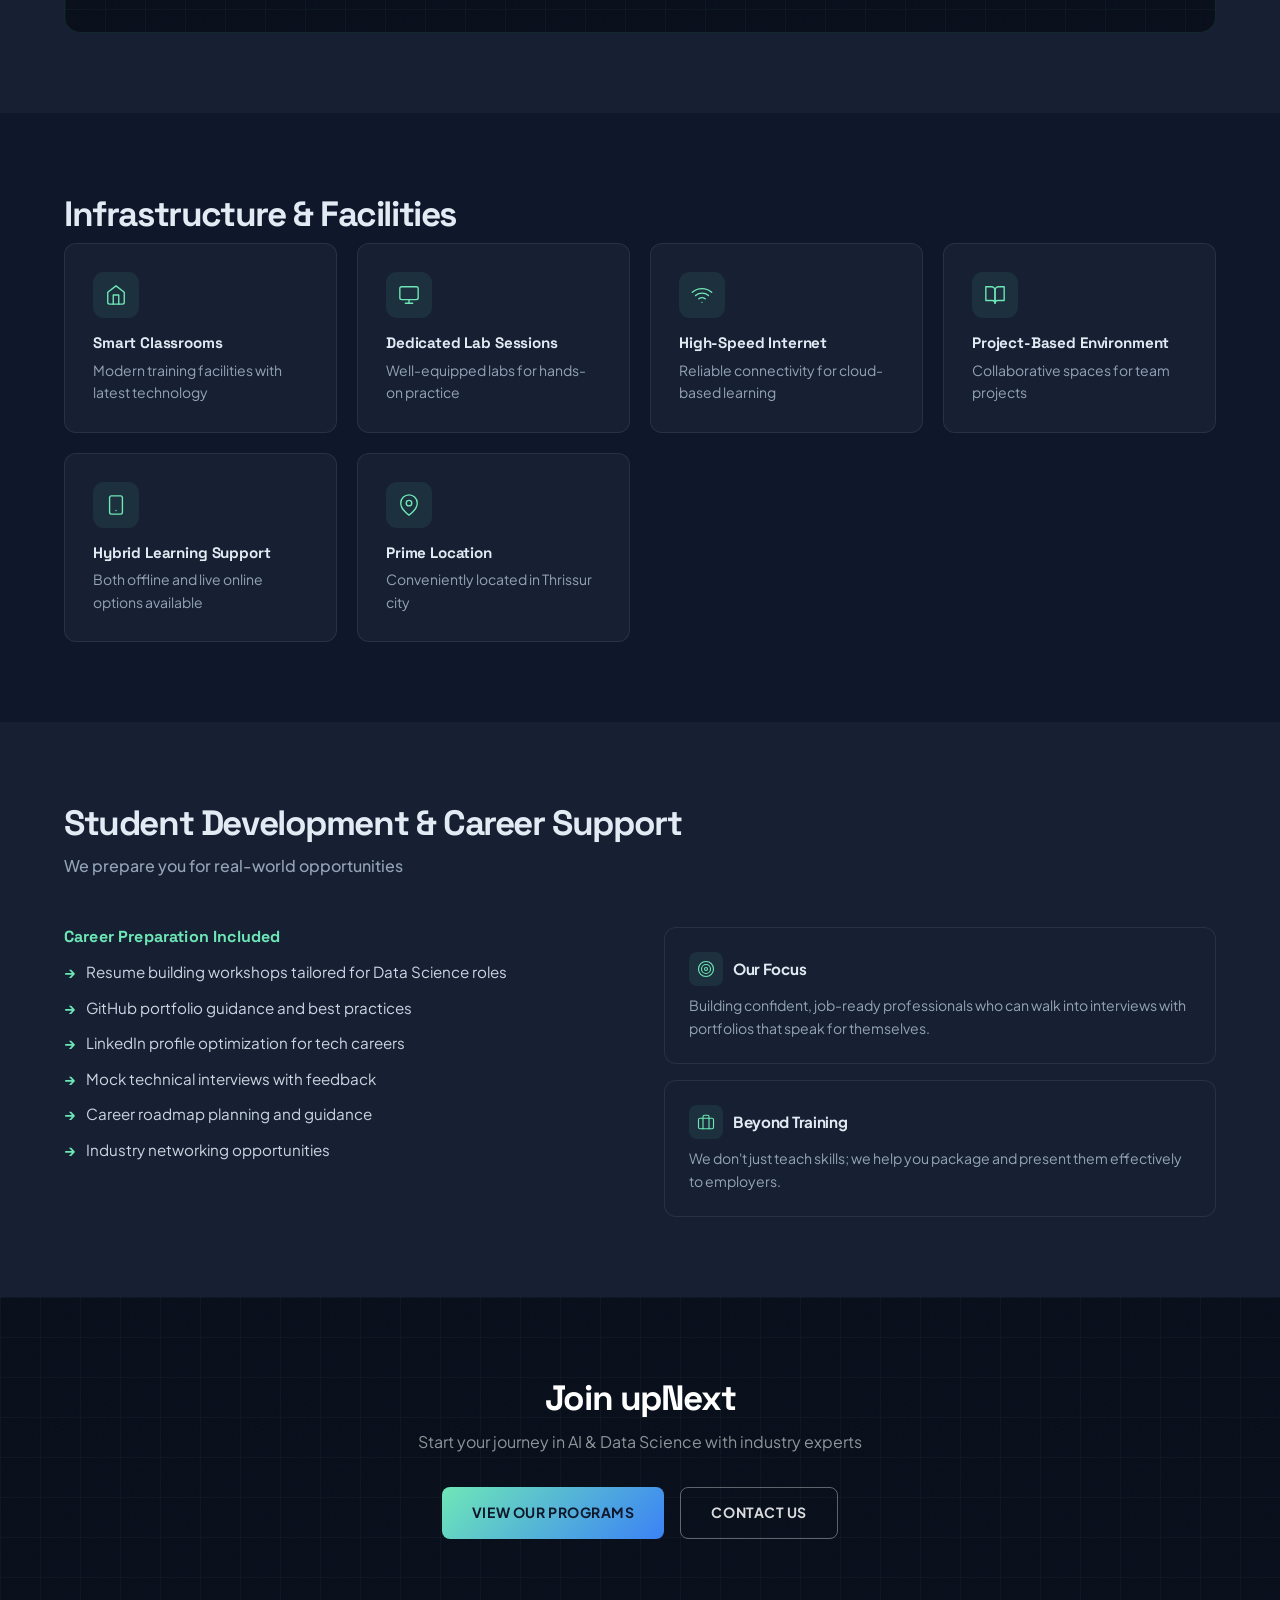
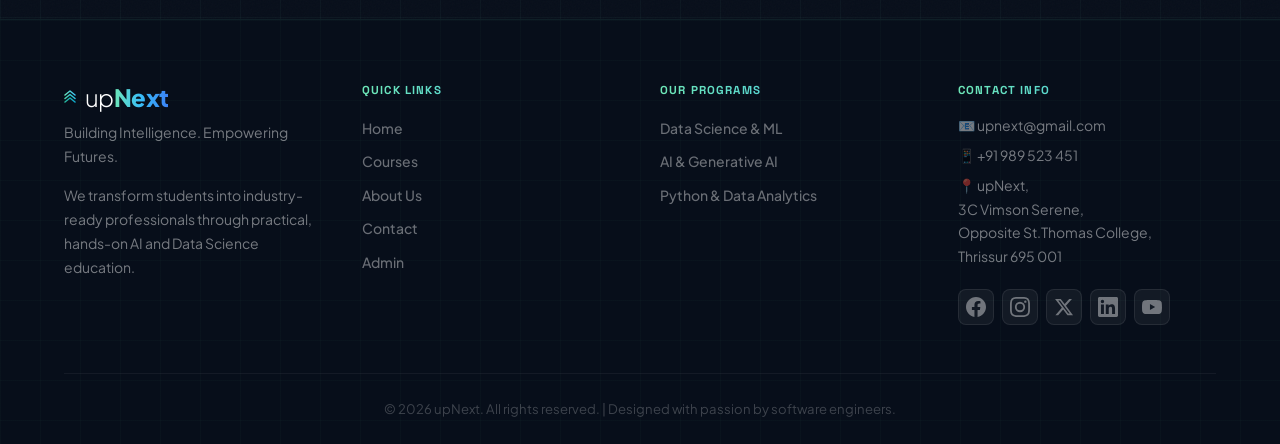
==== commit 3f9d3c4b: "Improved typography" ====
--- a/about.html
+++ b/about.html
@@ -10,31 +10,29 @@
 </head>
 <body>
     <a href="#main-content" class="skip-link">Skip to main content</a>
-    <!-- Header Placeholder -->
     <div id="header-placeholder"></div>
 
     <main id="main-content">
+
     <!-- Page Hero -->
     <div class="hero">
         <h1>About upNext</h1>
         <p>Career-focused AI & Data Science education, built for the real world</p>
     </div>
 
-    <!-- About Content -->
+    <!-- Who We Are -->
     <section>
         <div class="container">
             <div class="about-content">
                 <div class="about-text">
                     <h2>Who We Are</h2>
                     <p>upNext is a career-focused AI & Data Science institute dedicated to delivering practical, research-oriented, and industry-aligned training. Founded by passionate software engineers in Thrissur, we bring real-world industry experience into the classroom.</p>
-
                     <p>We believe learning should go beyond theory. Our programs emphasize hands-on projects, real-world datasets, modern AI tools, portfolio development, and career readiness.</p>
-
                     <p>Located in Thrissur, we offer hybrid learning with personalized mentoring and small batch sizes to ensure every student gets the attention they deserve.</p>
                 </div>
 
                 <div class="about-highlights">
-                    <div class="highlight-item">
+                    <div class="highlight-item glass-card">
                         <div class="highlight-header">
                             <span class="highlight-icon">
                                 <svg width="18" height="18" viewBox="0 0 24 24" fill="none" stroke="currentColor" stroke-width="1.5" stroke-linecap="round" stroke-linejoin="round">
@@ -46,7 +44,7 @@
                         <p>To become a leading center of excellence in Applied Artificial Intelligence and Data Science, preparing students for the future of intelligent technologies.</p>
                     </div>
 
-                    <div class="highlight-item">
+                    <div class="highlight-item glass-card">
                         <div class="highlight-header">
                             <span class="highlight-icon">
                                 <svg width="18" height="18" viewBox="0 0 24 24" fill="none" stroke="currentColor" stroke-width="1.5" stroke-linecap="round" stroke-linejoin="round">
@@ -55,11 +53,11 @@
                             </span>
                             <h4>Our Mission</h4>
                         </div>
-                        <ul style="list-style: none; padding: 0; margin-top: 0.5rem;">
-                            <li style="padding: 0.3rem 0;">&#10003; Deliver high-quality, practical AI education</li>
-                            <li style="padding: 0.3rem 0;">&#10003; Bridge the gap between academics and industry</li>
-                            <li style="padding: 0.3rem 0;">&#10003; Equip students with real-world problem-solving skills</li>
-                            <li style="padding: 0.3rem 0;">&#10003; Promote ethical and responsible AI practices</li>
+                        <ul class="mission-list">
+                            <li>&#10003; Deliver high-quality, practical AI education</li>
+                            <li>&#10003; Bridge the gap between academics and industry</li>
+                            <li>&#10003; Equip students with real-world problem-solving skills</li>
+                            <li>&#10003; Promote ethical and responsible AI practices</li>
                         </ul>
                     </div>
                 </div>
@@ -67,184 +65,95 @@
         </div>
     </section>
 
-    <!-- Why Choose Us -->
+    <!-- Learning Approach -->
     <section style="background: var(--light-bg);">
-        <div class="container">
-            <h2>Why Choose Us?</h2>
-            <div class="features-grid">
-                <div class="feature-card">
-                    <span class="feature-icon">
-                        <svg width="22" height="22" viewBox="0 0 24 24" fill="none" stroke="currentColor" stroke-width="1.5" stroke-linecap="round" stroke-linejoin="round">
-                            <path d="M22 10v6M2 10l10-5 10 5-10 5z"/><path d="M6 12v5c0 1.1 2.7 3 6 3s6-1.9 6-3v-5"/>
-                        </svg>
-                    </span>
-                    <h3>Industry-Oriented Curriculum</h3>
-                    <p>Up-to-date content aligned with current industry needs and practices.</p>
-                </div>
-
-                <div class="feature-card">
-                    <span class="feature-icon">
-                        <svg width="22" height="22" viewBox="0 0 24 24" fill="none" stroke="currentColor" stroke-width="1.5" stroke-linecap="round" stroke-linejoin="round">
-                            <path d="M17 21v-2a4 4 0 0 0-4-4H5a4 4 0 0 0-4 4v2"/><circle cx="9" cy="7" r="4"/><path d="M23 21v-2a4 4 0 0 0-3-3.87"/><path d="M16 3.13a4 4 0 0 1 0 7.75"/>
-                        </svg>
-                    </span>
-                    <h3>Expert Mentors</h3>
-                    <p>Learn from experienced software engineers with real industry experience.</p>
-                </div>
-
-                <div class="feature-card">
-                    <span class="feature-icon">
-                        <svg width="22" height="22" viewBox="0 0 24 24" fill="none" stroke="currentColor" stroke-width="1.5" stroke-linecap="round" stroke-linejoin="round">
-                            <path d="M17 21v-2a4 4 0 0 0-4-4H5a4 4 0 0 0-4 4v2"/><circle cx="9" cy="7" r="4"/><path d="M23 21v-2a4 4 0 0 0-3-3.87"/><path d="M16 3.13a4 4 0 0 1 0 7.75"/><circle cx="17" cy="8" r="1" fill="currentColor" stroke="none"/>
-                        </svg>
-                    </span>
-                    <h3>Small Batch Size</h3>
-                    <p>Limited seats per batch ensure personalized attention and mentoring.</p>
-                </div>
-
-                <div class="feature-card">
-                    <span class="feature-icon">
-                        <svg width="22" height="22" viewBox="0 0 24 24" fill="none" stroke="currentColor" stroke-width="1.5" stroke-linecap="round" stroke-linejoin="round">
-                            <rect x="2" y="3" width="20" height="14" rx="2"/><line x1="8" y1="21" x2="16" y2="21"/><line x1="12" y1="17" x2="12" y2="21"/>
-                        </svg>
-                    </span>
-                    <h3>Offline Lab-Based Learning</h3>
-                    <p>Hands-on practice in our modern training facilities in Thrissur.</p>
-                </div>
-
-                <div class="feature-card">
-                    <span class="feature-icon">
-                        <svg width="22" height="22" viewBox="0 0 24 24" fill="none" stroke="currentColor" stroke-width="1.5" stroke-linecap="round" stroke-linejoin="round">
-                            <polygon points="12 2 2 7 12 12 22 7 12 2"/><polyline points="2 17 12 22 22 17"/><polyline points="2 12 12 17 22 12"/>
-                        </svg>
-                    </span>
-                    <h3>Real Projects & Capstone</h3>
-                    <p>Build multiple projects and a final capstone for your portfolio.</p>
-                </div>
-
-                <div class="feature-card">
-                    <span class="feature-icon">
-                        <svg width="22" height="22" viewBox="0 0 24 24" fill="none" stroke="currentColor" stroke-width="1.5" stroke-linecap="round" stroke-linejoin="round">
-                            <circle cx="12" cy="12" r="10"/><circle cx="12" cy="12" r="6"/><circle cx="12" cy="12" r="2"/>
-                        </svg>
-                    </span>
-                    <h3>Career Preparation Support</h3>
-                    <p>Resume building, interview prep, and career guidance included.</p>
-                </div>
-
-                <div class="feature-card">
-                    <span class="feature-icon">
-                        <svg width="22" height="22" viewBox="0 0 24 24" fill="none" stroke="currentColor" stroke-width="1.5" stroke-linecap="round" stroke-linejoin="round">
-                            <circle cx="12" cy="12" r="10"/><line x1="2" y1="12" x2="22" y2="12"/><path d="M12 2a15.3 15.3 0 0 1 4 10 15.3 15.3 0 0 1-4 10 15.3 15.3 0 0 1-4-10 15.3 15.3 0 0 1 4-10z"/>
-                        </svg>
-                    </span>
-                    <h3>Thrissur-Based, Global Standards</h3>
-                    <p>Quality education with international standards, right here in Kerala.</p>
-                </div>
-
-                <div class="feature-card">
-                    <span class="feature-icon">
-                        <svg width="22" height="22" viewBox="0 0 24 24" fill="none" stroke="currentColor" stroke-width="1.5" stroke-linecap="round" stroke-linejoin="round">
-                            <polygon points="13 2 3 14 12 14 11 22 21 10 12 10 13 2"/>
-                        </svg>
-                    </span>
-                    <h3>Practical Focus</h3>
-                    <p>60-70% of training time dedicated to hands-on practical work.</p>
-                </div>
-            </div>
-        </div>
-    </section>
-
-    <!-- Learning Approach -->
-    <section>
         <div class="container">
             <h2>Our Learning Approach</h2>
             <p class="section-subtitle">Structured. Practical. Professional.</p>
 
-            <div style="display: grid; grid-template-columns: repeat(auto-fit, minmax(300px, 1fr)); gap: 2rem;">
-                <div style="background: var(--light-bg); padding: 2rem; border-radius: 15px;">
-                    <div style="display:flex; align-items:center; gap:10px; margin-bottom:0.75rem;">
+            <div class="approach-grid">
+                <div class="approach-card">
+                    <div class="highlight-header">
                         <span class="highlight-icon">
                             <svg width="18" height="18" viewBox="0 0 24 24" fill="none" stroke="currentColor" stroke-width="1.5" stroke-linecap="round" stroke-linejoin="round">
                                 <path d="M2 3h6a4 4 0 0 1 4 4v14a3 3 0 0 0-3-3H2z"/><path d="M22 3h-6a4 4 0 0 0-4 4v14a3 3 0 0 1 3-3h7z"/>
                             </svg>
                         </span>
-                        <h3 style="color: var(--emerald-deep); margin:0;">Concept Clarity</h3>
+                        <h3>Concept Clarity</h3>
                     </div>
                     <p>We ensure strong theoretical foundations before moving to practical implementation.</p>
                 </div>
 
-                <div style="background: var(--light-bg); padding: 2rem; border-radius: 15px;">
-                    <div style="display:flex; align-items:center; gap:10px; margin-bottom:0.75rem;">
+                <div class="approach-card">
+                    <div class="highlight-header">
                         <span class="highlight-icon">
                             <svg width="18" height="18" viewBox="0 0 24 24" fill="none" stroke="currentColor" stroke-width="1.5" stroke-linecap="round" stroke-linejoin="round">
                                 <path d="M9 3h6m-5 0v6l-4 7a1 1 0 0 0 .89 1.45h10.22A1 1 0 0 0 18 16l-4-7V3"/><line x1="7.5" y1="13" x2="16.5" y2="13"/>
                             </svg>
                         </span>
-                        <h3 style="color: var(--emerald-deep); margin:0;">Guided Labs</h3>
+                        <h3>Guided Labs</h3>
                     </div>
                     <p>Hands-on practice sessions with real datasets and modern tools under expert guidance.</p>
                 </div>
 
-                <div style="background: var(--light-bg); padding: 2rem; border-radius: 15px;">
-                    <div style="display:flex; align-items:center; gap:10px; margin-bottom:0.75rem;">
+                <div class="approach-card">
+                    <div class="highlight-header">
                         <span class="highlight-icon">
                             <svg width="18" height="18" viewBox="0 0 24 24" fill="none" stroke="currentColor" stroke-width="1.5" stroke-linecap="round" stroke-linejoin="round">
                                 <line x1="18" y1="20" x2="18" y2="10"/><line x1="12" y1="20" x2="12" y2="4"/><line x1="6" y1="20" x2="6" y2="14"/>
                             </svg>
                         </span>
-                        <h3 style="color: var(--emerald-deep); margin:0;">Case Studies</h3>
+                        <h3>Case Studies</h3>
                     </div>
                     <p>Real-world business problems and industry scenarios for practical learning.</p>
                 </div>
 
-                <div style="background: var(--light-bg); padding: 2rem; border-radius: 15px;">
-                    <div style="display:flex; align-items:center; gap:10px; margin-bottom:0.75rem;">
+                <div class="approach-card">
+                    <div class="highlight-header">
                         <span class="highlight-icon">
                             <svg width="18" height="18" viewBox="0 0 24 24" fill="none" stroke="currentColor" stroke-width="1.5" stroke-linecap="round" stroke-linejoin="round">
                                 <path d="M16 4h2a2 2 0 0 1 2 2v14a2 2 0 0 1-2 2H6a2 2 0 0 1-2-2V6a2 2 0 0 1 2-2h2"/><rect x="8" y="2" width="8" height="4" rx="1" ry="1"/><line x1="9" y1="12" x2="15" y2="12"/><line x1="9" y1="16" x2="12" y2="16"/>
                             </svg>
                         </span>
-                        <h3 style="color: var(--emerald-deep); margin:0;">Assignments</h3>
+                        <h3>Assignments</h3>
                     </div>
                     <p>Weekly assignments to reinforce concepts and build problem-solving skills.</p>
                 </div>
 
-                <div style="background: var(--light-bg); padding: 2rem; border-radius: 15px;">
-                    <div style="display:flex; align-items:center; gap:10px; margin-bottom:0.75rem;">
+                <div class="approach-card">
+                    <div class="highlight-header">
                         <span class="highlight-icon">
                             <svg width="18" height="18" viewBox="0 0 24 24" fill="none" stroke="currentColor" stroke-width="1.5" stroke-linecap="round" stroke-linejoin="round">
                                 <polygon points="12 2 2 7 12 12 22 7 12 2"/><polyline points="2 17 12 22 22 17"/><polyline points="2 12 12 17 22 12"/>
                             </svg>
                         </span>
-                        <h3 style="color: var(--emerald-deep); margin:0;">Mini Projects</h3>
+                        <h3>Mini Projects</h3>
                     </div>
                     <p>Multiple projects throughout the course to build your portfolio progressively.</p>
                 </div>
 
-                <div style="background: var(--light-bg); padding: 2rem; border-radius: 15px;">
-                    <div style="display:flex; align-items:center; gap:10px; margin-bottom:0.75rem;">
+                <div class="approach-card">
+                    <div class="highlight-header">
                         <span class="highlight-icon">
                             <svg width="18" height="18" viewBox="0 0 24 24" fill="none" stroke="currentColor" stroke-width="1.5" stroke-linecap="round" stroke-linejoin="round">
                                 <circle cx="12" cy="8" r="6"/><path d="M15.477 12.89L17 22l-5-3-5 3 1.523-9.11"/>
                             </svg>
                         </span>
-                        <h3 style="color: var(--emerald-deep); margin:0;">Capstone</h3>
+                        <h3>Capstone</h3>
                     </div>
                     <p>Final industry-level project that showcases all your skills to employers.</p>
                 </div>
             </div>
 
-            <div style="text-align: center; margin-top: 3rem; padding: 2.5rem; background: var(--bg-darkest); color: white; border-radius: 16px; border: 1px solid rgba(110,231,183,0.12); position: relative; overflow: hidden;">
-                <div style="position: absolute; inset: 0; background-image: linear-gradient(rgba(110,231,183,0.04) 1px, transparent 1px), linear-gradient(90deg, rgba(110,231,183,0.04) 1px, transparent 1px); background-size: 40px 40px;"></div>
-                <h3 style="color: white; margin-bottom: 0.75rem; position: relative; z-index: 1; font-size: 1.1rem; letter-spacing: -0.02em;">Our Promise</h3>
-                <p style="font-size: 1.1rem; color: rgba(255,255,255,0.65); position: relative; z-index: 1;">We don't just train students — we transform them into professionals.</p>
+            <div class="promise-banner">
+                <h3>Our Promise</h3>
+                <p>We don't just train students — we transform them into professionals.</p>
             </div>
         </div>
     </section>
 
     <!-- Infrastructure -->
-    <section style="background: var(--light-bg);">
+    <section>
         <div class="container">
             <h2>Infrastructure & Facilities</h2>
             <div class="features-grid">
@@ -312,7 +221,7 @@
     </section>
 
     <!-- Student Development -->
-    <section>
+    <section style="background: var(--light-bg);">
         <div class="container">
             <h2>Student Development & Career Support</h2>
             <p class="section-subtitle">We prepare you for real-world opportunities</p>
@@ -331,7 +240,7 @@
                 </div>
 
                 <div class="about-highlights">
-                    <div class="highlight-item">
+                    <div class="highlight-item glass-card">
                         <div class="highlight-header">
                             <span class="highlight-icon">
                                 <svg width="18" height="18" viewBox="0 0 24 24" fill="none" stroke="currentColor" stroke-width="1.5" stroke-linecap="round" stroke-linejoin="round">
@@ -343,7 +252,7 @@
                         <p>Building confident, job-ready professionals who can walk into interviews with portfolios that speak for themselves.</p>
                     </div>
 
-                    <div class="highlight-item">
+                    <div class="highlight-item glass-card">
                         <div class="highlight-header">
                             <span class="highlight-icon">
                                 <svg width="18" height="18" viewBox="0 0 24 24" fill="none" stroke="currentColor" stroke-width="1.5" stroke-linecap="round" stroke-linejoin="round">
@@ -359,13 +268,12 @@
         </div>
     </section>
 
-    <!-- CTA Section -->
-    <section style="background: var(--bg-darkest); color: white; text-align: center; position: relative; overflow: hidden;">
-        <div style="position: absolute; inset: 0; background-image: linear-gradient(rgba(110,231,183,0.04) 1px, transparent 1px), linear-gradient(90deg, rgba(110,231,183,0.04) 1px, transparent 1px); background-size: 40px 40px; pointer-events: none;"></div>
-        <div class="container" style="position: relative; z-index: 1;">
-            <h2 style="color: white; letter-spacing: -0.045em;">Join upNext</h2>
-            <p style="font-size: 1rem; margin-bottom: 2rem; color: rgba(255,255,255,0.55); margin-top: 0.5rem;">Start your journey in AI & Data Science with industry experts</p>
-            <div style="display: flex; gap: 1rem; justify-content: center; flex-wrap: wrap;">
+    <!-- CTA -->
+    <section class="section-dark-cta">
+        <div class="container">
+            <h2>Join upNext</h2>
+            <p class="cta-desc">Start your journey in AI & Data Science with industry experts</p>
+            <div class="cta-flex">
                 <a href="courses.html" class="cta-button">View Our Programs</a>
                 <a href="contact.html" class="cta-button cta-outline">Contact Us</a>
             </div>
@@ -374,10 +282,7 @@
 
     </main>
 
-    <!-- Footer Placeholder -->
     <div id="footer-placeholder"></div>
-
-    <!-- Scripts -->
     <script src="js/main.js"></script>
 </body>
 </html>
--- a/css/styles.css
+++ b/css/styles.css
@@ -1,5 +1,5 @@
 /* ─── Fonts ──────────────────────────────────────────────────── */
-@import url('https://fonts.googleapis.com/css2?family=Plus+Jakarta+Sans:wght@400;500;600;700;800;900&display=swap');
+@import url('https://fonts.googleapis.com/css2?family=Plus+Jakarta+Sans:wght@300;400;500;600;700;800;900&family=Space+Grotesk:wght@300;400;500;600;700&display=swap');
 
 /* ─── Design Tokens ──────────────────────────────────────────── */
 :root {
@@ -132,6 +132,7 @@
 
 body {
     font-family: 'Plus Jakarta Sans', sans-serif;
+    font-size: 1rem;
     font-weight: 400;
     line-height: 1.7;
     color: var(--text-body);
@@ -141,11 +142,22 @@
 }
 
 h1, h2, h3, h4, h5, h6 {
-    font-family: 'Plus Jakarta Sans', sans-serif;
-    font-weight: 800;
     line-height: 1.2;
     color: var(--text-dark);
-    letter-spacing: -0.03em;
+}
+
+/* Display headings — Space Grotesk for personality and hierarchy */
+h1, h2, h3 {
+    font-family: 'Space Grotesk', sans-serif;
+    font-weight: 700;
+    letter-spacing: -0.04em;
+}
+
+/* Supporting headings — stay in Plus Jakarta Sans */
+h4, h5, h6 {
+    font-family: 'Plus Jakarta Sans', sans-serif;
+    font-weight: 700;
+    letter-spacing: -0.02em;
 }
 
 p { color: var(--text-body); }
@@ -253,7 +265,7 @@
 }
 
 .logo-up {
-    font-weight: 600;
+    font-weight: 300;
     color: var(--text-dark);
 }
 
@@ -656,6 +668,7 @@
     z-index: 10001;
     mix-blend-mode: screen;
     will-change: transform;
+    opacity: 0;
 }
 
 #cursor-ring {
@@ -667,6 +680,7 @@
     z-index: 10000;
     will-change: transform;
     transition: border-color 0.2s, width 0.2s, height 0.2s;
+    opacity: 0;
 }
 
 /* ─── Hero Canvas ────────────────────────────────────────────── */
@@ -749,7 +763,7 @@
     border-radius: 12px;
     border: 1px solid var(--border);
     border-left: 3px solid var(--emerald-deep);
-    transition: border-color 0.2s, box-shadow 0.2s;
+    transition: border-color 0.2s, box-shadow 0.2s, transform 0.2s;
 }
 
 html[data-theme="dark"] .highlight-item {
@@ -759,7 +773,9 @@
 }
 
 .highlight-item:hover {
-    box-shadow: 0 4px 20px var(--glow-emerald);
+    transform: translateY(-3px);
+    box-shadow: 0 8px 28px var(--glow-emerald);
+    border-color: rgba(110,231,183,0.3);
 }
 
 .highlight-header {
@@ -1325,7 +1341,7 @@
     margin-bottom: 0.75rem;
     border: 1px solid var(--border);
     background: var(--light-card);
-    transition: border-color 0.2s;
+    transition: border-color 0.2s, transform 0.2s, box-shadow 0.2s;
 }
 
 html[data-theme="dark"] .contact-item {
@@ -1333,7 +1349,15 @@
     border-color: var(--border);
 }
 
-.contact-item:hover { border-color: rgba(110,231,183,0.3); }
+.contact-item:hover {
+    transform: translateY(-2px);
+    border-color: rgba(110,231,183,0.3);
+    box-shadow: 0 6px 20px rgba(0,0,0,0.06);
+}
+
+html[data-theme="dark"] .contact-item:hover {
+    box-shadow: 0 6px 20px rgba(0,0,0,0.25);
+}
 
 .contact-icon {
     width: 40px;
@@ -1897,19 +1921,26 @@
 }
 
 @media (max-width: 480px) {
+    body { font-size: 1rem; } /* 16px minimum on mobile */
     section h2 { font-size: 1.55rem; }
     .hero h1 { font-size: 1.75rem; }
-    .promo-left-panel { padding: 2rem 1.5rem 4rem; }
-    .promo-left-panel h1 { font-size: 1.75rem; }
+    .promo-left-panel { padding: 1.75rem 1.25rem 3.5rem; }
+    .promo-left-panel h1 { font-size: 1.75rem; margin-bottom: 0.75rem; }
+    .promo-desc { display: none; } /* hide description — slider has fixed height */
+    .hero-cta { flex-direction: column; width: 100%; }
+    .hero-cta .cta-button { width: 100%; justify-content: center; text-align: center; }
     .footer-content { grid-template-columns: 1fr; }
 }
 
 /* ─── Minimum 320px (very small phones) ─────────────────────── */
 @media (max-width: 360px) {
     .container { padding: 0 16px; }
+    .promo-left-panel { padding: 1.5rem 1rem 3rem; }
     .promo-left-panel h1 { font-size: 1.5rem; }
     .promo-left-panel h2 { font-size: 1.35rem; }
     .cta-button { padding: 0.65rem 1.25rem; font-size: 0.85rem; }
+    .hero-accent { font-size: 0.85rem; }
+    .promo-label { display: none; }
 }
 
 /* ─── Touch Targets (≥44px) ──────────────────────────────────── */
@@ -2312,6 +2343,122 @@
     }
 }
 
+/* ─── Learning Approach Cards ────────────────────────────────── */
+.approach-grid {
+    display: grid;
+    grid-template-columns: repeat(auto-fit, minmax(300px, 1fr));
+    gap: 2rem;
+}
+
+.approach-card {
+    background: var(--light-bg);
+    padding: 2rem;
+    border-radius: 15px;
+    border: 1px solid transparent;
+    transition: transform 0.2s, box-shadow 0.2s, border-color 0.2s;
+}
+
+.approach-card:hover {
+    transform: translateY(-3px);
+    box-shadow: 0 8px 28px rgba(0,0,0,0.07);
+    border-color: rgba(110,231,183,0.25);
+}
+
+html[data-theme="dark"] .approach-card:hover {
+    box-shadow: 0 8px 28px rgba(0,0,0,0.3);
+}
+
+.approach-card h3 {
+    color: var(--emerald-deep);
+    margin: 0;
+}
+
+/* ─── Our Promise Banner ─────────────────────────────────────── */
+.promise-banner {
+    text-align: center;
+    margin-top: 3rem;
+    padding: 2.5rem;
+    background: var(--bg-darkest);
+    color: white;
+    border-radius: 16px;
+    border: 1px solid rgba(110,231,183,0.12);
+    position: relative;
+    overflow: hidden;
+}
+
+.promise-banner::before {
+    content: '';
+    position: absolute;
+    inset: 0;
+    background-image: linear-gradient(rgba(110,231,183,0.04) 1px, transparent 1px),
+                      linear-gradient(90deg, rgba(110,231,183,0.04) 1px, transparent 1px);
+    background-size: 40px 40px;
+    pointer-events: none;
+}
+
+.promise-banner h3 {
+    color: white;
+    margin-bottom: 0.75rem;
+    position: relative;
+    z-index: 1;
+    font-size: 1.1rem;
+}
+
+.promise-banner p {
+    color: rgba(255,255,255,0.65);
+    font-size: 1.1rem;
+    position: relative;
+    z-index: 1;
+}
+
+/* ─── Dark CTA Section ───────────────────────────────────────── */
+.section-dark-cta {
+    background: var(--bg-darkest);
+    color: white;
+    text-align: center;
+    position: relative;
+    overflow: hidden;
+}
+
+.section-dark-cta::before {
+    content: '';
+    position: absolute;
+    inset: 0;
+    background-image: linear-gradient(rgba(110,231,183,0.04) 1px, transparent 1px),
+                      linear-gradient(90deg, rgba(110,231,183,0.04) 1px, transparent 1px);
+    background-size: 40px 40px;
+    pointer-events: none;
+}
+
+.section-dark-cta .container {
+    position: relative;
+    z-index: 1;
+}
+
+.section-dark-cta h2 { color: white; }
+
+.section-dark-cta .cta-desc {
+    color: rgba(255,255,255,0.55);
+    margin-top: 0.5rem;
+    margin-bottom: 2rem;
+}
+
+.cta-flex {
+    display: flex;
+    gap: 1rem;
+    justify-content: center;
+    flex-wrap: wrap;
+}
+
+/* ─── Mission List ───────────────────────────────────────────── */
+.mission-list {
+    list-style: none;
+    padding: 0;
+    margin-top: 0.5rem;
+}
+
+.mission-list li { padding: 0.3rem 0; }
+
 /* ─── Animated Grid Background ──────────────────────────────── */
 @keyframes gridDrift {
     from { background-position: 0 0; }
@@ -2323,6 +2470,8 @@
 .hero::before,
 .course-detail-hero::before,
 .circle-highlights-section::before,
+.promise-banner::before,
+.section-dark-cta::before,
 .footer::before,
 .admin-header::before {
     animation: gridDrift 28s linear infinite;
@@ -2396,3 +2545,56 @@
 @media (prefers-reduced-motion: reduce) {
     .wa-fab-pulse { animation: none; }
 }
+
+/* ─── Noise Texture Overlay ──────────────────────────────────── */
+.hero::after,
+.section-dark-cta::after,
+.promise-banner::after,
+.circle-highlights-section::after {
+    content: '';
+    position: absolute;
+    inset: 0;
+    background-image: url("data:image/svg+xml,%3Csvg xmlns='http://www.w3.org/2000/svg' width='200' height='200'%3E%3Cfilter id='n'%3E%3CfeTurbulence type='fractalNoise' baseFrequency='0.65' numOctaves='3' stitchTiles='stitch'/%3E%3C/filter%3E%3Crect width='100%25' height='100%25' filter='url(%23n)'/%3E%3C/svg%3E");
+    background-repeat: repeat;
+    background-size: 200px 200px;
+    opacity: 0.025;
+    pointer-events: none;
+    z-index: 0;
+}
+
+/* ─── FAQ Items ──────────────────────────────────────────────── */
+.faq-item {
+    background: var(--light-bg);
+    padding: 1.5rem;
+    border-radius: 12px;
+    margin-bottom: 0.75rem;
+    border: 1px solid var(--border);
+    transition: transform 0.2s, box-shadow 0.2s, border-color 0.2s;
+}
+
+.faq-item:hover {
+    transform: translateY(-2px);
+    box-shadow: 0 8px 24px rgba(0,0,0,0.06);
+    border-color: rgba(110,231,183,0.3);
+}
+
+html[data-theme="dark"] .faq-item {
+    background: var(--bg-card-dark);
+    border-color: var(--border);
+}
+
+html[data-theme="dark"] .faq-item:hover {
+    box-shadow: 0 8px 24px rgba(0,0,0,0.25);
+    border-color: rgba(110,231,183,0.25);
+}
+
+.faq-item h4 { color: var(--emerald-deep); margin-bottom: 0.5rem; }
+html[data-theme="dark"] .faq-item h4 { color: var(--emerald); }
+
+/* ─── Glassmorphism Card Variant ─────────────────────────────── */
+.glass-card {
+    background: rgba(110,231,183,0.06);
+    border: 1px solid rgba(110,231,183,0.15);
+    backdrop-filter: blur(16px);
+    -webkit-backdrop-filter: blur(16px);
+}
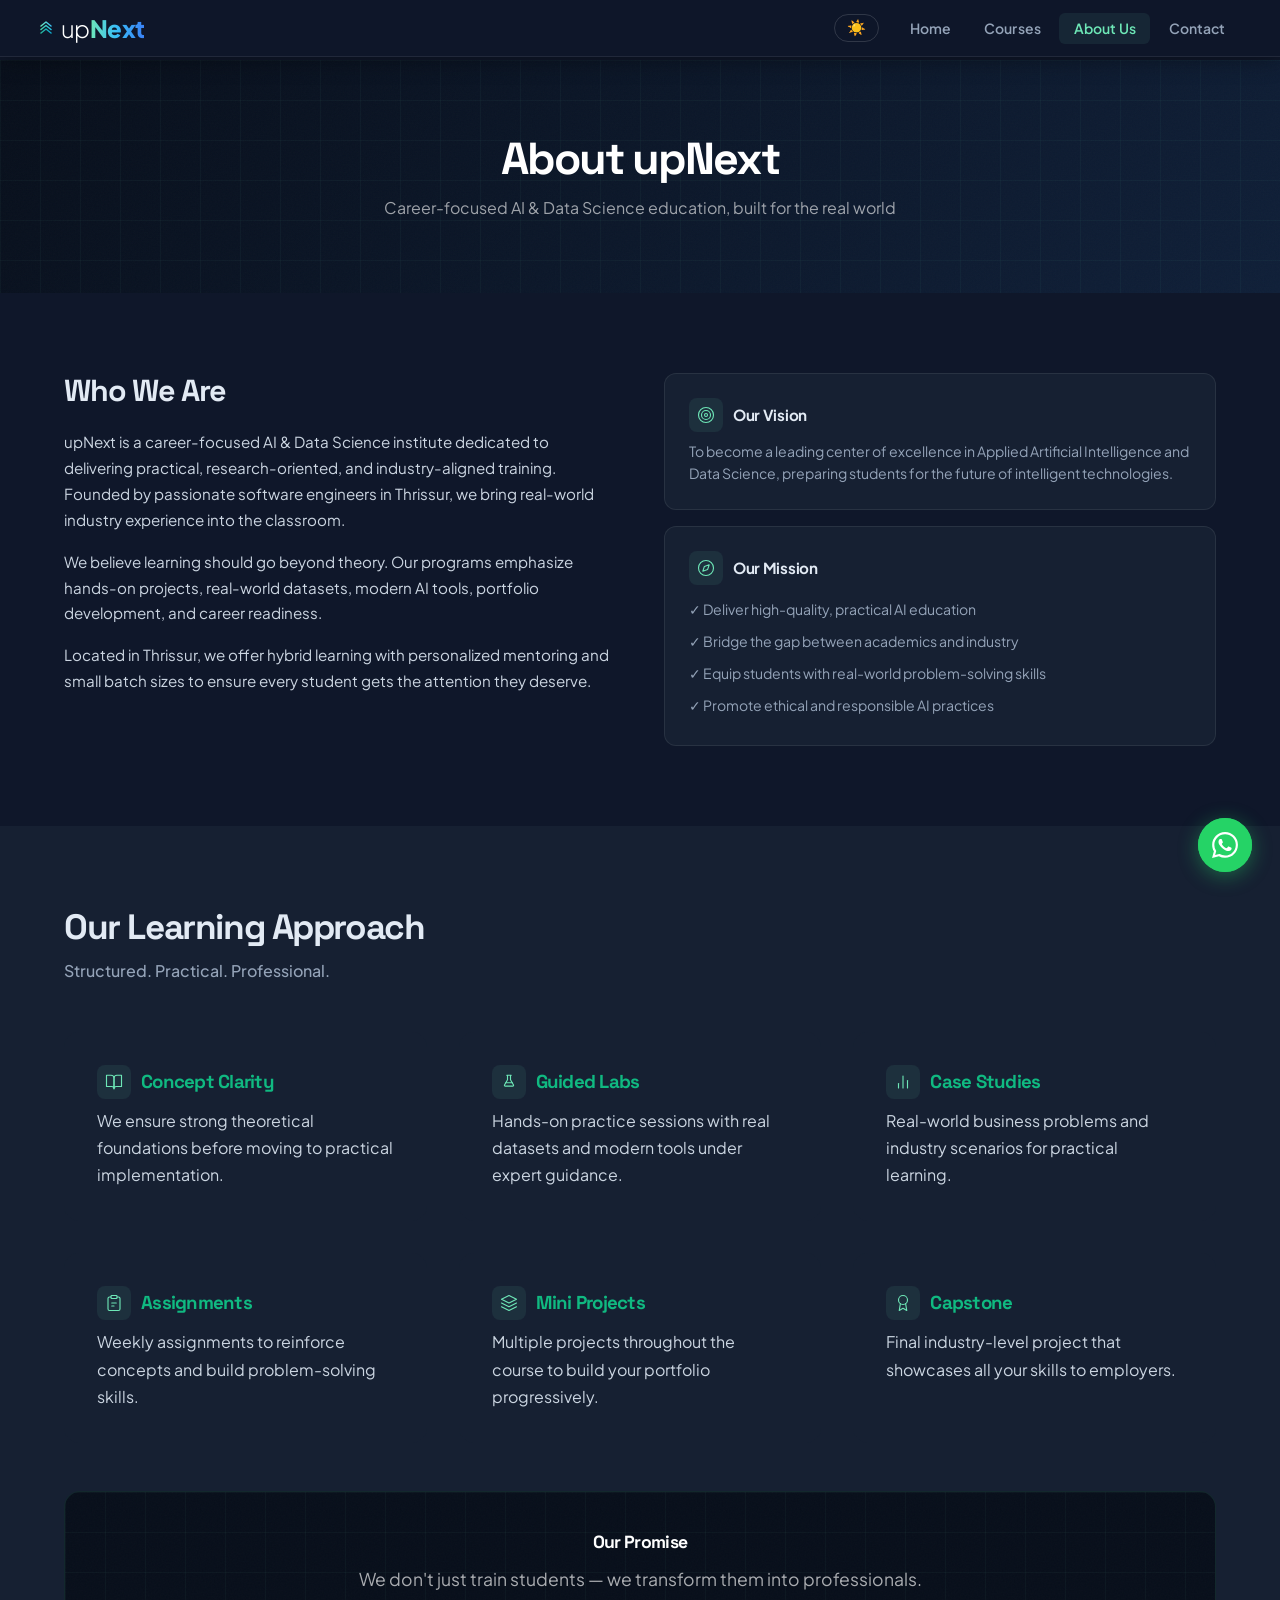
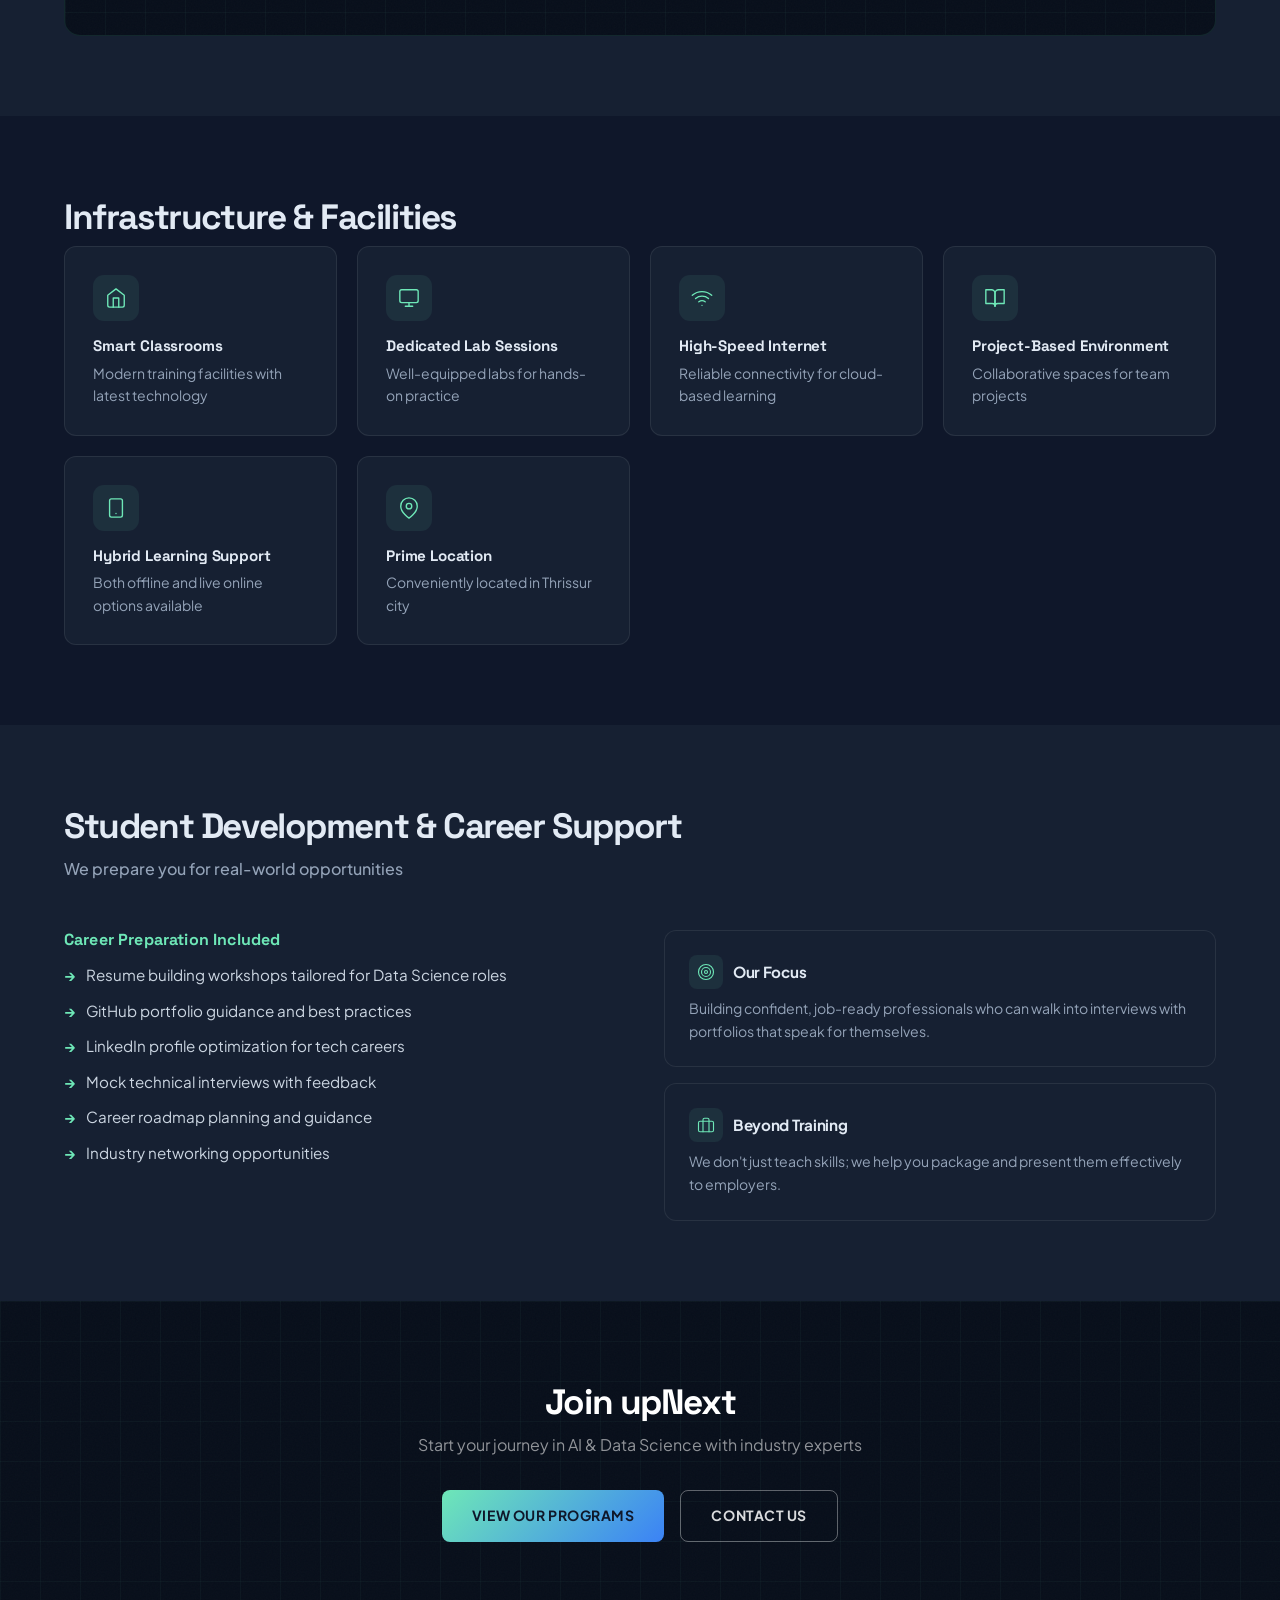
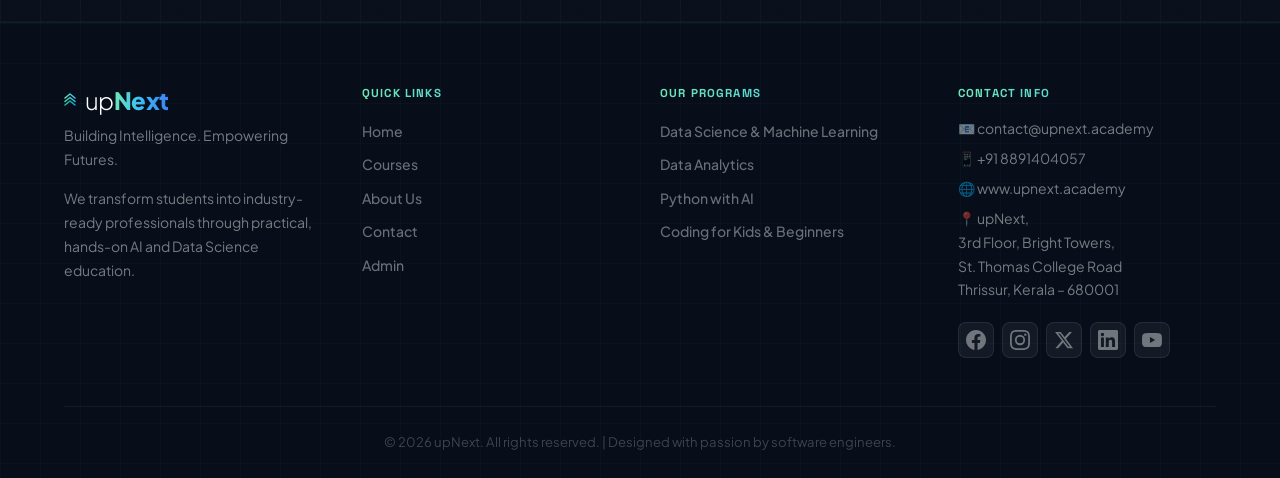
==== commit faac274f: "send form details to netlify forms" ====
--- a/about.html
+++ b/about.html
@@ -6,6 +6,42 @@
     <title>About Us - upNext</title>
     <meta name="description" content="Learn about upNext's mission, vision, and commitment to quality AI and Data Science education in Thrissur.">
     <link rel="icon" type="image/svg+xml" href="images/logo.svg">
+    <!-- Open Graph -->
+    <meta property="og:type"        content="website">
+    <meta property="og:site_name"   content="upNext">
+    <meta property="og:url"         content="https://www.upnext.academy/about.html">
+    <meta property="og:title"       content="About Us — upNext">
+    <meta property="og:description" content="Learn about upNext's mission, vision, and commitment to quality AI and Data Science education in Thrissur.">
+    <meta property="og:image"       content="https://www.upnext.academy/images/og-default.webp">
+    <meta property="og:image:width"  content="1200">
+    <meta property="og:image:height" content="630">
+    <!-- Twitter Card -->
+    <meta name="twitter:card"        content="summary_large_image">
+    <meta name="twitter:site"        content="@upnextacademy">
+    <meta name="twitter:title"       content="About Us — upNext">
+    <meta name="twitter:description" content="Learn about upNext's mission, vision, and commitment to quality AI and Data Science education in Thrissur.">
+    <meta name="twitter:image"       content="https://www.upnext.academy/images/og-default.webp">
+    <!-- Canonical -->
+    <link rel="canonical" href="https://www.upnext.academy/about.html">
+    <meta name="robots" content="index, follow">
+    <meta name="keywords" content="about upNext, AI institute Thrissur, Data Science school Kerala, upNext academy team, AI education India">
+    <meta name="author" content="upNext">
+    <!-- JSON-LD: AboutPage -->
+    <script type="application/ld+json">
+    {
+      "@context": "https://schema.org",
+      "@type": "AboutPage",
+      "url": "https://www.upnext.academy/about.html",
+      "name": "About upNext",
+      "description": "Learn about upNext's mission, vision, and commitment to quality AI and Data Science education in Thrissur, Kerala.",
+      "publisher": {
+        "@type": "EducationalOrganization",
+        "name": "upNext",
+        "url": "https://www.upnext.academy",
+        "logo": "https://www.upnext.academy/images/logo.svg"
+      }
+    }
+    </script>
     <link rel="stylesheet" href="css/styles.css">
 </head>
 <body>
--- a/css/styles.css
+++ b/css/styles.css
@@ -139,6 +139,7 @@
     background: var(--white);
     -webkit-font-smoothing: antialiased;
     -moz-osx-font-smoothing: grayscale;
+    padding-top: 60px;
 }
 
 h1, h2, h3, h4, h5, h6 {
@@ -221,8 +222,10 @@
     backdrop-filter: blur(16px);
     -webkit-backdrop-filter: blur(16px);
     border-bottom: 1px solid var(--border);
-    position: sticky;
+    position: fixed;
     top: 0;
+    left: 0;
+    width: 100%;
     z-index: 1000;
 }
 
@@ -479,6 +482,30 @@
     display: flex;
     gap: 0.75rem;
     flex-wrap: wrap;
+}
+
+.fdp-hero-link {
+    display: inline-flex;
+    align-items: center;
+    gap: 0.5rem;
+    margin-top: 1rem;
+    font-size: 0.85rem;
+    font-weight: 500;
+    color: rgba(255,255,255,0.7);
+    text-decoration: none;
+    transition: color 0.2s;
+}
+.fdp-hero-link:hover { color: var(--emerald); }
+.fdp-hero-tag {
+    font-size: 0.7rem;
+    font-weight: 700;
+    letter-spacing: 0.08em;
+    text-transform: uppercase;
+    background: rgba(110,231,183,0.15);
+    color: var(--emerald);
+    border: 1px solid rgba(110,231,183,0.25);
+    padding: 2px 8px;
+    border-radius: 20px;
 }
 
 .promo-dots {
@@ -890,7 +917,7 @@
 /* ─── Courses Grid ───────────────────────────────────────────── */
 .courses-grid {
     display: grid;
-    grid-template-columns: repeat(auto-fit, minmax(340px, 1fr));
+    grid-template-columns: repeat(auto-fit, minmax(min(340px, 100%), 1fr));
     gap: 1.75rem;
 }
 
@@ -1003,6 +1030,18 @@
     background: rgba(110,231,183,0.1);
     color: var(--emerald-deep);
     border: 1px solid rgba(110,231,183,0.2);
+}
+.course-tag-fee {
+    background: rgba(59,130,246,0.12);
+    color: #60A5FA;
+    border-color: rgba(59,130,246,0.25);
+}
+.course-card-title {
+    font-size: 1.1rem;
+    font-weight: 700;
+    color: var(--text-dark);
+    margin-bottom: 0.75rem;
+    line-height: 1.3;
 }
 
 html[data-theme="dark"] .course-tag {
@@ -1875,7 +1914,8 @@
     .course-sidebar { position: static; }
 
     .courses-grid,
-    .features-grid {
+    .features-grid,
+    .approach-grid {
         grid-template-columns: 1fr;
     }
 
@@ -1970,6 +2010,313 @@
     }
 }
 
+/* ─── Boot Camp Registration Modal ──────────────────────────── */
+.modal-overlay {
+    position: fixed;
+    inset: 0;
+    background: rgba(0,0,0,0.7);
+    backdrop-filter: blur(4px);
+    z-index: 2000;
+    display: flex;
+    align-items: center;
+    justify-content: center;
+    padding: 1rem;
+}
+
+.modal-overlay[hidden] { display: none; }
+
+.modal-border-wrap {
+    background: linear-gradient(135deg, #6EE7B7, #38BDF8, #3B82F6);
+    border-radius: 1.35rem;
+    padding: 2px;
+    width: 100%;
+    max-width: 680px;
+    box-shadow: 0 24px 64px rgba(0,0,0,0.5);
+}
+
+.modal-box {
+    background: var(--light-card);
+    border-radius: 1.25rem;
+    width: 100%;
+    max-height: 90vh;
+    overflow-y: auto;
+    padding: 2rem;
+    position: relative;
+}
+
+.modal-close {
+    position: absolute;
+    top: 1rem;
+    right: 1rem;
+    background: none;
+    border: none;
+    font-size: 1.5rem;
+    color: var(--text-light);
+    cursor: pointer;
+    line-height: 1;
+    padding: 0.25rem 0.5rem;
+    border-radius: 0.5rem;
+    transition: background 0.15s, color 0.15s;
+}
+.modal-close:hover { background: var(--border); color: var(--text-dark); }
+
+.modal-header { display: block; margin-bottom: 1.5rem; padding: 0 0 1rem; border-bottom: 1px solid var(--border); text-align: center; }
+.modal-header h2 { font-size: 1.4rem; margin-bottom: 0.25rem; color: var(--text-dark); }
+.modal-header p { font-size: 0.875rem; color: var(--text-light); }
+
+.form-section-label {
+    font-size: 0.7rem;
+    font-weight: 700;
+    letter-spacing: 0.1em;
+    text-transform: uppercase;
+    color: var(--emerald-deep);
+    margin: 1.5rem 0 0.75rem;
+}
+html[data-theme="dark"] .form-section-label {
+    color: var(--emerald);
+}
+
+.form-row { display: grid; grid-template-columns: 1fr 1fr; gap: 0.75rem; }
+@media (max-width: 540px) { .form-row { grid-template-columns: 1fr; } }
+
+.bootcamp-form .form-group { display: flex; flex-direction: column; gap: 0.3rem; margin-bottom: 0.5rem; }
+.bootcamp-form label { font-size: 0.85rem; font-weight: 500; color: var(--text-dark); }
+.optional { font-weight: 400; color: var(--text-light); }
+.req { color: #f87171; }
+
+.bootcamp-form input[type="text"],
+.bootcamp-form input[type="tel"],
+.bootcamp-form input[type="email"],
+.bootcamp-form input[type="date"],
+.bootcamp-form select {
+    background: var(--light-bg);
+    border: 1px solid var(--border);
+    border-radius: 0.6rem;
+    padding: 0.6rem 0.85rem;
+    font-size: 0.9rem;
+    color: var(--text-dark);
+    width: 100%;
+    transition: border-color 0.2s;
+    font-family: inherit;
+    color-scheme: light dark;
+}
+.bootcamp-form input:focus,
+.bootcamp-form select:focus {
+    outline: none;
+    border-color: var(--emerald);
+}
+.bootcamp-form .input-error { border-color: #f87171 !important; }
+.phone-input-group { display: flex; gap: 0.5rem; }
+.phone-input-group select { flex: 0 0 auto; width: auto; }
+.phone-input-group input { flex: 1; }
+.bootcamp-form .field-error {
+    font-size: 0.78rem;
+    color: #f87171;
+    margin-top: 0.2rem;
+}
+
+.form-check {
+    display: flex;
+    align-items: flex-start;
+    gap: 0.6rem;
+    margin-bottom: 0.6rem;
+}
+.form-check input[type="checkbox"] { margin-top: 0.2rem; flex-shrink: 0; accent-color: var(--emerald); }
+.form-check label { font-size: 0.85rem; color: var(--text-dark); line-height: 1.5; }
+
+.modal-submit-row { margin-top: 1.5rem; }
+.modal-submit-btn {
+    width: 100%;
+    padding: 0.85rem;
+    background: linear-gradient(90deg, #6EE7B7, #38BDF8, #3B82F6);
+    color: #0f172a;
+    font-weight: 700;
+    font-size: 1rem;
+    border: none;
+    border-radius: 0.75rem;
+    cursor: pointer;
+    transition: opacity 0.2s;
+}
+.modal-submit-btn:hover { opacity: 0.88; }
+.modal-submit-btn:disabled { opacity: 0.5; cursor: not-allowed; }
+
+.bc-fee-note {
+    margin-top: 0.5rem;
+    font-size: 0.875rem;
+    font-weight: 600;
+    padding: 0.5rem 0.75rem;
+    border-radius: 0.5rem;
+    border-left: 3px solid;
+}
+.bc-fee-own {
+    background: rgba(110,231,183,0.1);
+    border-color: #6EE7B7;
+    color: #6EE7B7;
+}
+.bc-fee-provided {
+    background: rgba(251,191,36,0.1);
+    border-color: #FBBF24;
+    color: #FBBF24;
+}
+.bc-fee-unsure {
+    background: rgba(148,163,184,0.1);
+    border-color: #94A3B8;
+    color: #94A3B8;
+}
+
+.modal-success[hidden] { display: none !important; }
+.modal-success {
+    display: flex;
+    flex-direction: column;
+    align-items: center;
+    justify-content: center;
+    text-align: center;
+    padding: 2.5rem 1rem;
+    gap: 1rem;
+}
+.modal-success-icon {
+    animation: successPop 0.4s cubic-bezier(0.175, 0.885, 0.32, 1.275);
+}
+@keyframes successPop {
+    from { transform: scale(0.5); opacity: 0; }
+    to   { transform: scale(1);   opacity: 1; }
+}
+.modal-success-title {
+    font-size: 1.4rem;
+    font-weight: 800;
+    background: linear-gradient(90deg, #6EE7B7 0%, #38BDF8 60%, #3B82F6 100%);
+    -webkit-background-clip: text;
+    -webkit-text-fill-color: transparent;
+    background-clip: text;
+}
+.modal-success-msg {
+    color: #CBD5E1;
+    font-size: 0.95rem;
+    line-height: 1.6;
+    max-width: 320px;
+}
+.modal-success-msg strong {
+    color: #e2eaf4;
+}
+.modal-success-sub {
+    font-size: 0.8rem;
+    color: rgba(110,231,183,0.55);
+}
+.success-actions {
+    display: flex;
+    gap: 0.75rem;
+    align-items: center;
+    justify-content: center;
+    flex-wrap: wrap;
+    margin-top: 0.5rem;
+}
+.wa-group-btn {
+    display: inline-flex;
+    align-items: center;
+    gap: 0.5rem;
+    padding: 0.65rem 1.4rem;
+    background: #25D366;
+    color: #fff;
+    font-size: 0.9rem;
+    font-weight: 600;
+    border-radius: 2rem;
+    text-decoration: none;
+    transition: opacity 0.2s;
+}
+.wa-group-btn:hover { opacity: 0.88; }
+.success-close-btn {
+    padding: 0.65rem 1.4rem;
+    background: transparent;
+    border: 1px solid var(--border);
+    color: var(--text-light);
+    font-size: 0.9rem;
+    font-weight: 600;
+    border-radius: 2rem;
+    cursor: pointer;
+    transition: background 0.2s, color 0.2s;
+}
+.success-close-btn:hover { background: var(--border); color: var(--text-dark); }
+
+/* ─── Announcement Bar ───────────────────────────────────────── */
+.announcement-bar {
+    position: relative;
+    background: linear-gradient(90deg, #6EE7B7, #38BDF8, #3B82F6);
+    color: #0f172a;
+    display: flex;
+    align-items: center;
+    justify-content: center;
+    gap: 1rem;
+    padding: 0.65rem 3rem;
+    font-size: 0.9rem;
+    line-height: 1.4;
+    z-index: 900;
+}
+
+.announcement-bar.hidden {
+    display: none;
+}
+
+.announcement-inner {
+    display: flex;
+    align-items: center;
+    flex-wrap: wrap;
+    gap: 0.5rem 0.75rem;
+    justify-content: center;
+    transition: opacity 0.3s ease;
+    text-align: center;
+}
+
+.announcement-tag {
+    background: rgba(0,0,0,0.15);
+    color: #0f172a;
+    font-size: 0.7rem;
+    font-weight: 700;
+    text-transform: uppercase;
+    letter-spacing: 0.08em;
+    padding: 0.15rem 0.5rem;
+    border-radius: 999px;
+    white-space: nowrap;
+}
+
+.announcement-text {
+    color: #0f172a;
+}
+
+.announcement-cta {
+    background: #0f172a;
+    color: #fff;
+    font-weight: 700;
+    font-size: 0.82rem;
+    padding: 0.3rem 0.85rem;
+    border-radius: 999px;
+    text-decoration: none;
+    white-space: nowrap;
+    transition: opacity 0.2s;
+}
+
+.announcement-cta:hover {
+    opacity: 0.85;
+}
+
+.announcement-close {
+    position: absolute;
+    right: 0.75rem;
+    top: 50%;
+    transform: translateY(-50%);
+    background: none;
+    border: none;
+    color: rgba(15,23,42,0.5);
+    font-size: 1rem;
+    cursor: pointer;
+    padding: 0.25rem;
+    line-height: 1;
+    transition: color 0.2s;
+}
+
+.announcement-close:hover {
+    color: #0f172a;
+}
+
 /* ─── Hero Badge ─────────────────────────────────────────────── */
 .hero-badge {
     display: inline-flex;
@@ -2322,26 +2669,6 @@
                 0 4px 24px var(--glow-emerald);
 }
 
-/* ─── Mobile course horizontal scroll ───────────────────────── */
-@media (max-width: 640px) {
-    .courses-grid {
-        display: flex;
-        overflow-x: auto;
-        scroll-snap-type: x mandatory;
-        scrollbar-width: none;
-        gap: 1rem;
-        padding-bottom: 1rem;
-        grid-template-columns: unset;
-    }
-
-    .courses-grid::-webkit-scrollbar { display: none; }
-
-    .courses-grid .course-card {
-        min-width: 280px;
-        flex-shrink: 0;
-        scroll-snap-align: start;
-    }
-}
 
 /* ─── Learning Approach Cards ────────────────────────────────── */
 .approach-grid {
@@ -2598,3 +2925,52 @@
     backdrop-filter: blur(16px);
     -webkit-backdrop-filter: blur(16px);
 }
+
+/* ─── Touch devices: bake hover effects in permanently ───────── */
+@media (hover: none) and (pointer: coarse) {
+    /* Feature cards — show gradient top bar and border highlight */
+    .feature-card::before { opacity: 0.7; }
+    .feature-card {
+        border-color: rgba(110,231,183,0.22);
+        box-shadow: 0 4px 16px rgba(0,0,0,0.06);
+    }
+    .feature-card .feature-icon {
+        background: rgba(110,231,183,0.18);
+    }
+    .feature-card:active {
+        transform: translateY(-3px);
+        box-shadow: 0 8px 24px rgba(0,0,0,0.1), 0 4px 16px var(--glow-emerald);
+    }
+
+    /* Approach cards — show border (was transparent) and shadow */
+    .approach-card {
+        border-color: rgba(110,231,183,0.22);
+        box-shadow: 0 4px 14px rgba(0,0,0,0.06);
+    }
+    .approach-card:active {
+        transform: translateY(-2px);
+        box-shadow: 0 8px 24px rgba(0,0,0,0.1);
+    }
+
+    /* Highlight / mission cards — show glow shadow */
+    .highlight-item {
+        box-shadow: 0 4px 18px var(--glow-emerald);
+        border-color: rgba(110,231,183,0.28);
+    }
+    .highlight-item:active { transform: translateY(-2px); }
+
+    /* Course cards */
+    .course-card {
+        border-color: rgba(110,231,183,0.22);
+        box-shadow: 0 4px 16px rgba(0,0,0,0.07);
+    }
+    .course-card:active {
+        transform: translateY(-4px);
+        box-shadow: 0 12px 32px rgba(0,0,0,0.1), 0 0 0 1px var(--emerald-deep);
+    }
+
+    /* FAQ items */
+    .faq-item {
+        border-color: rgba(110,231,183,0.2);
+    }
+}
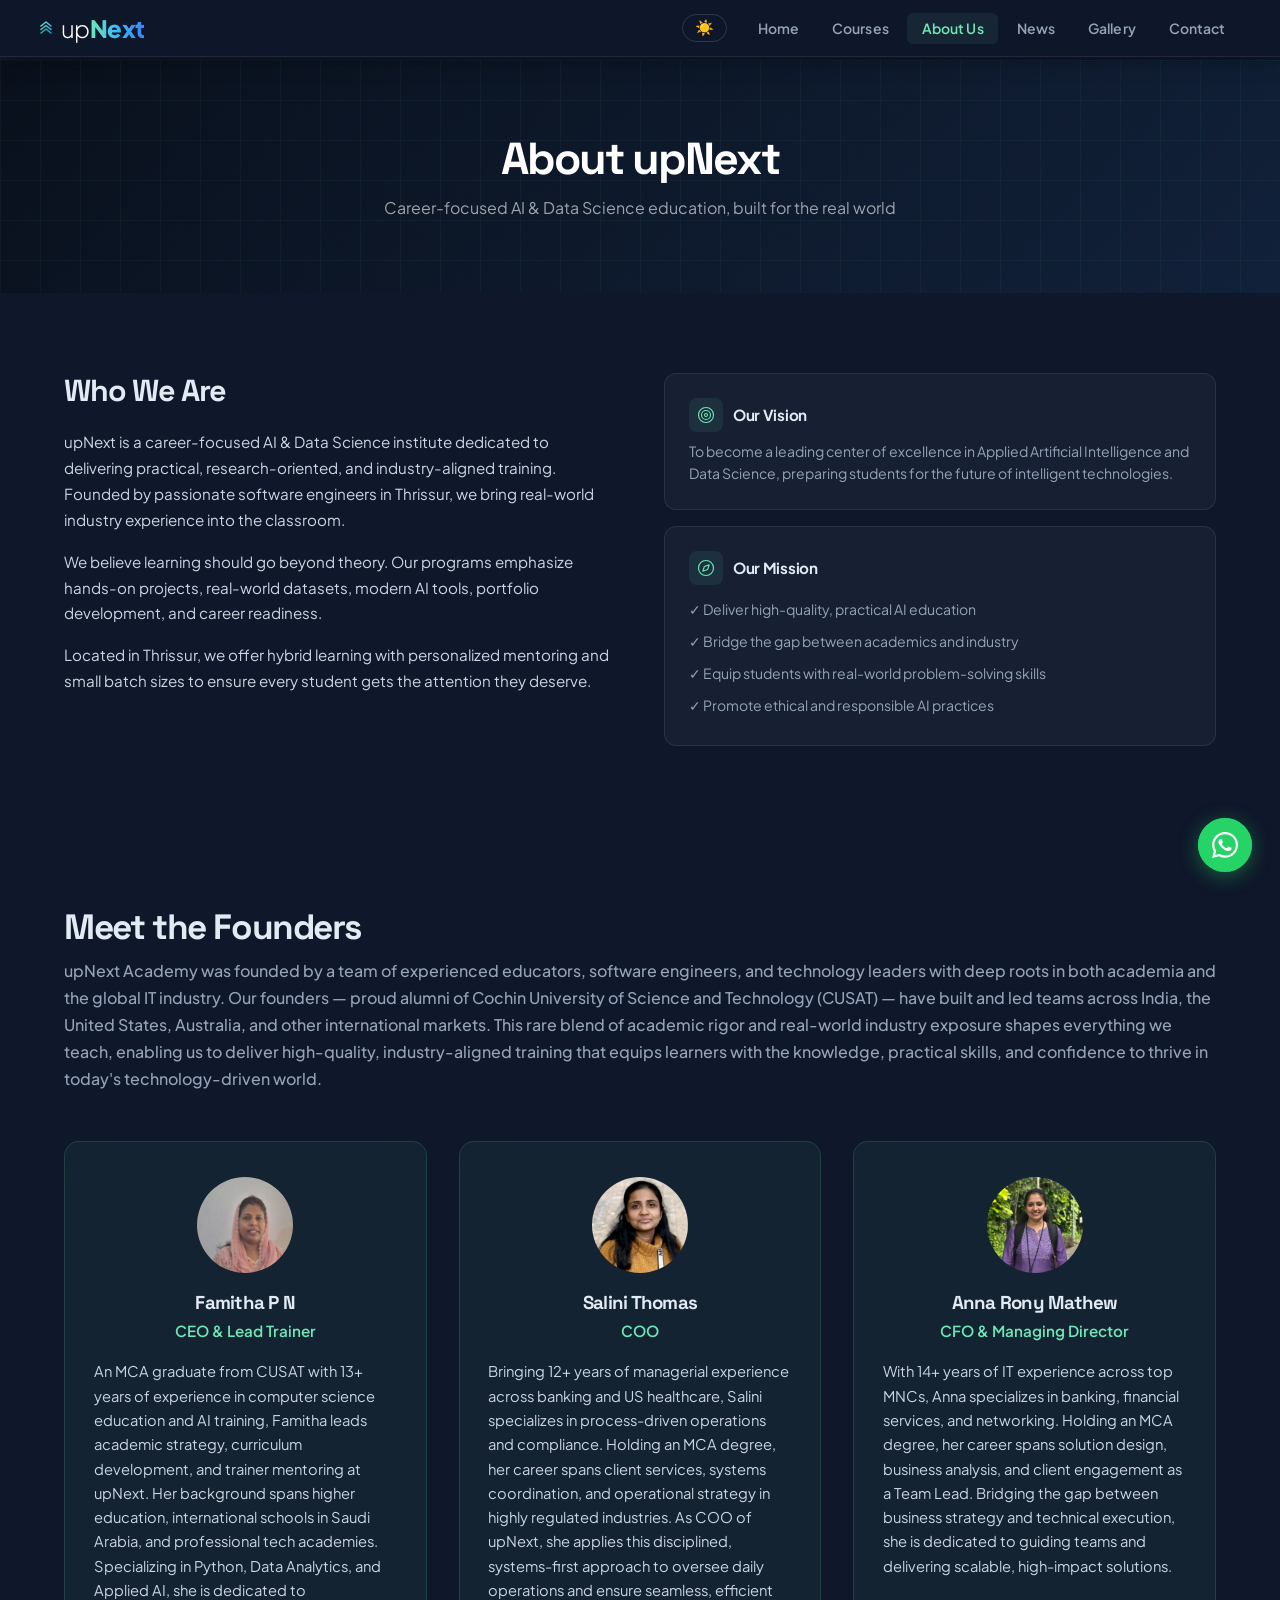
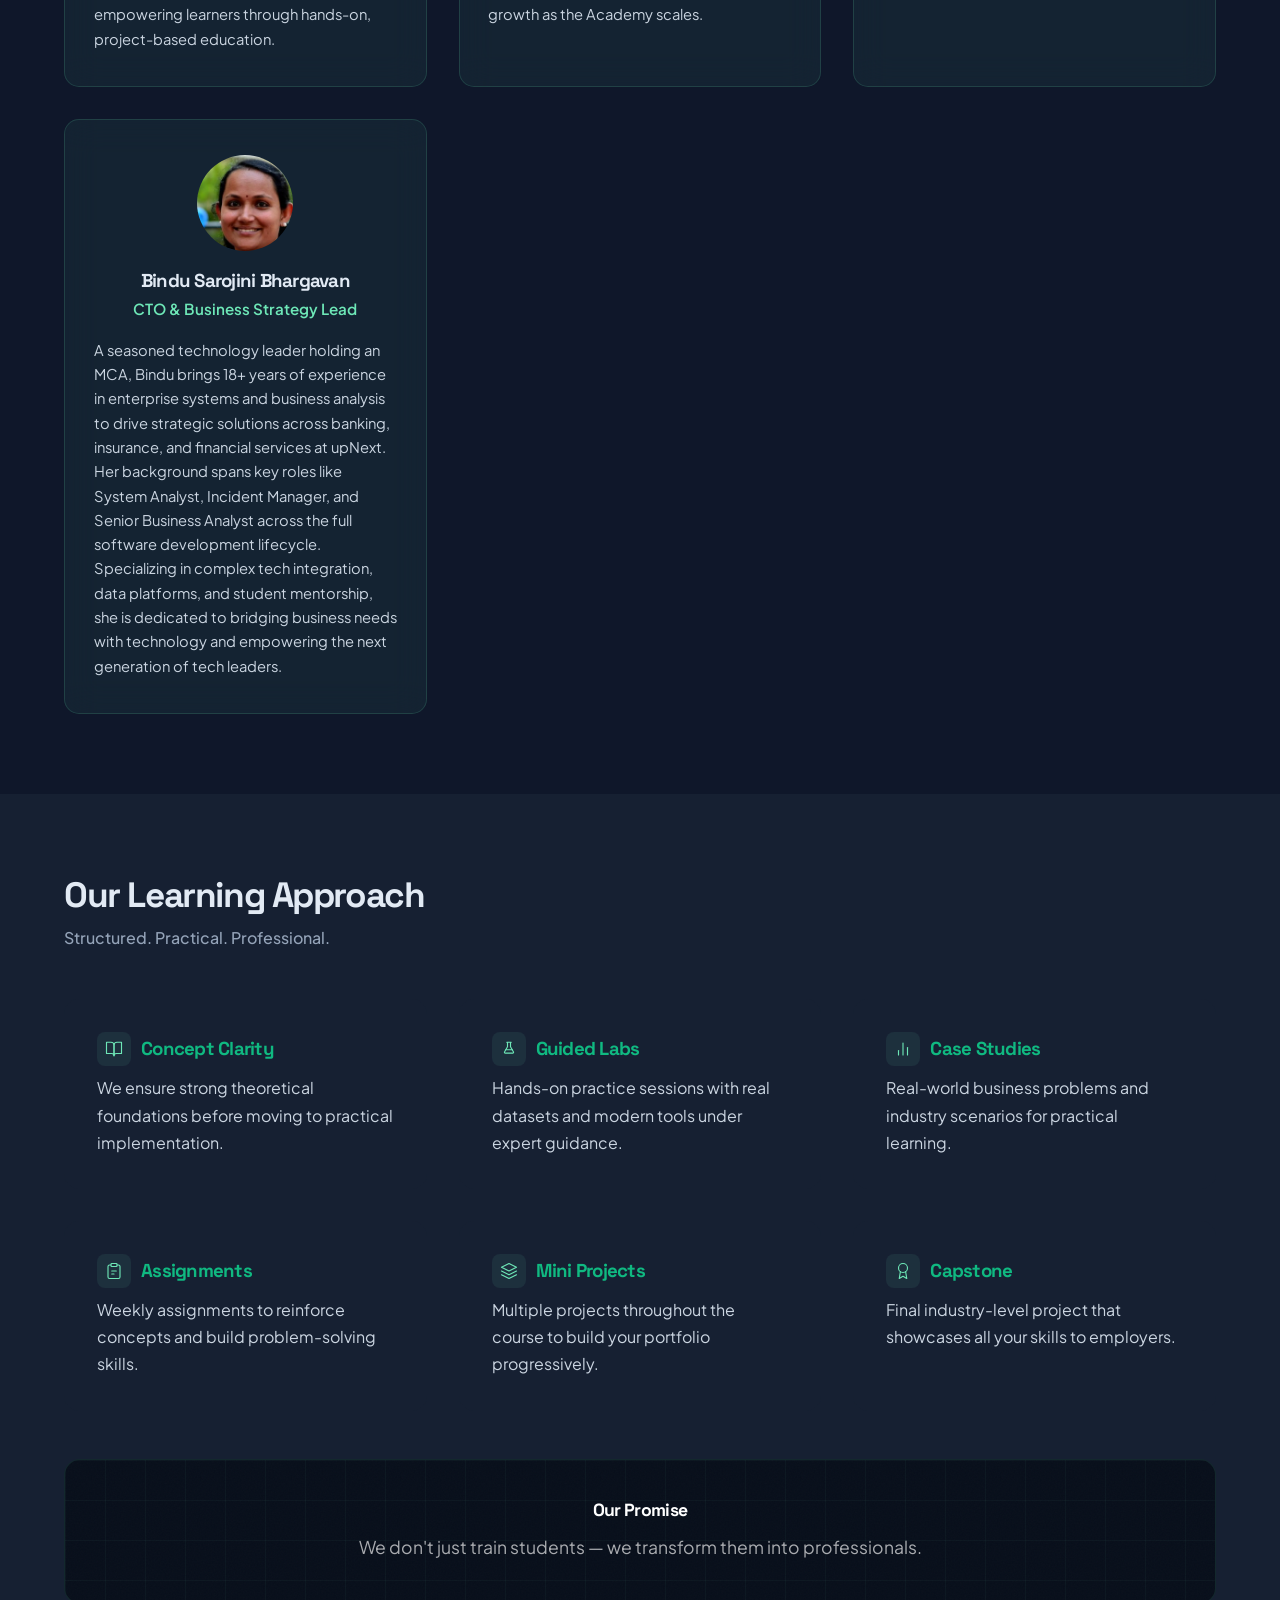
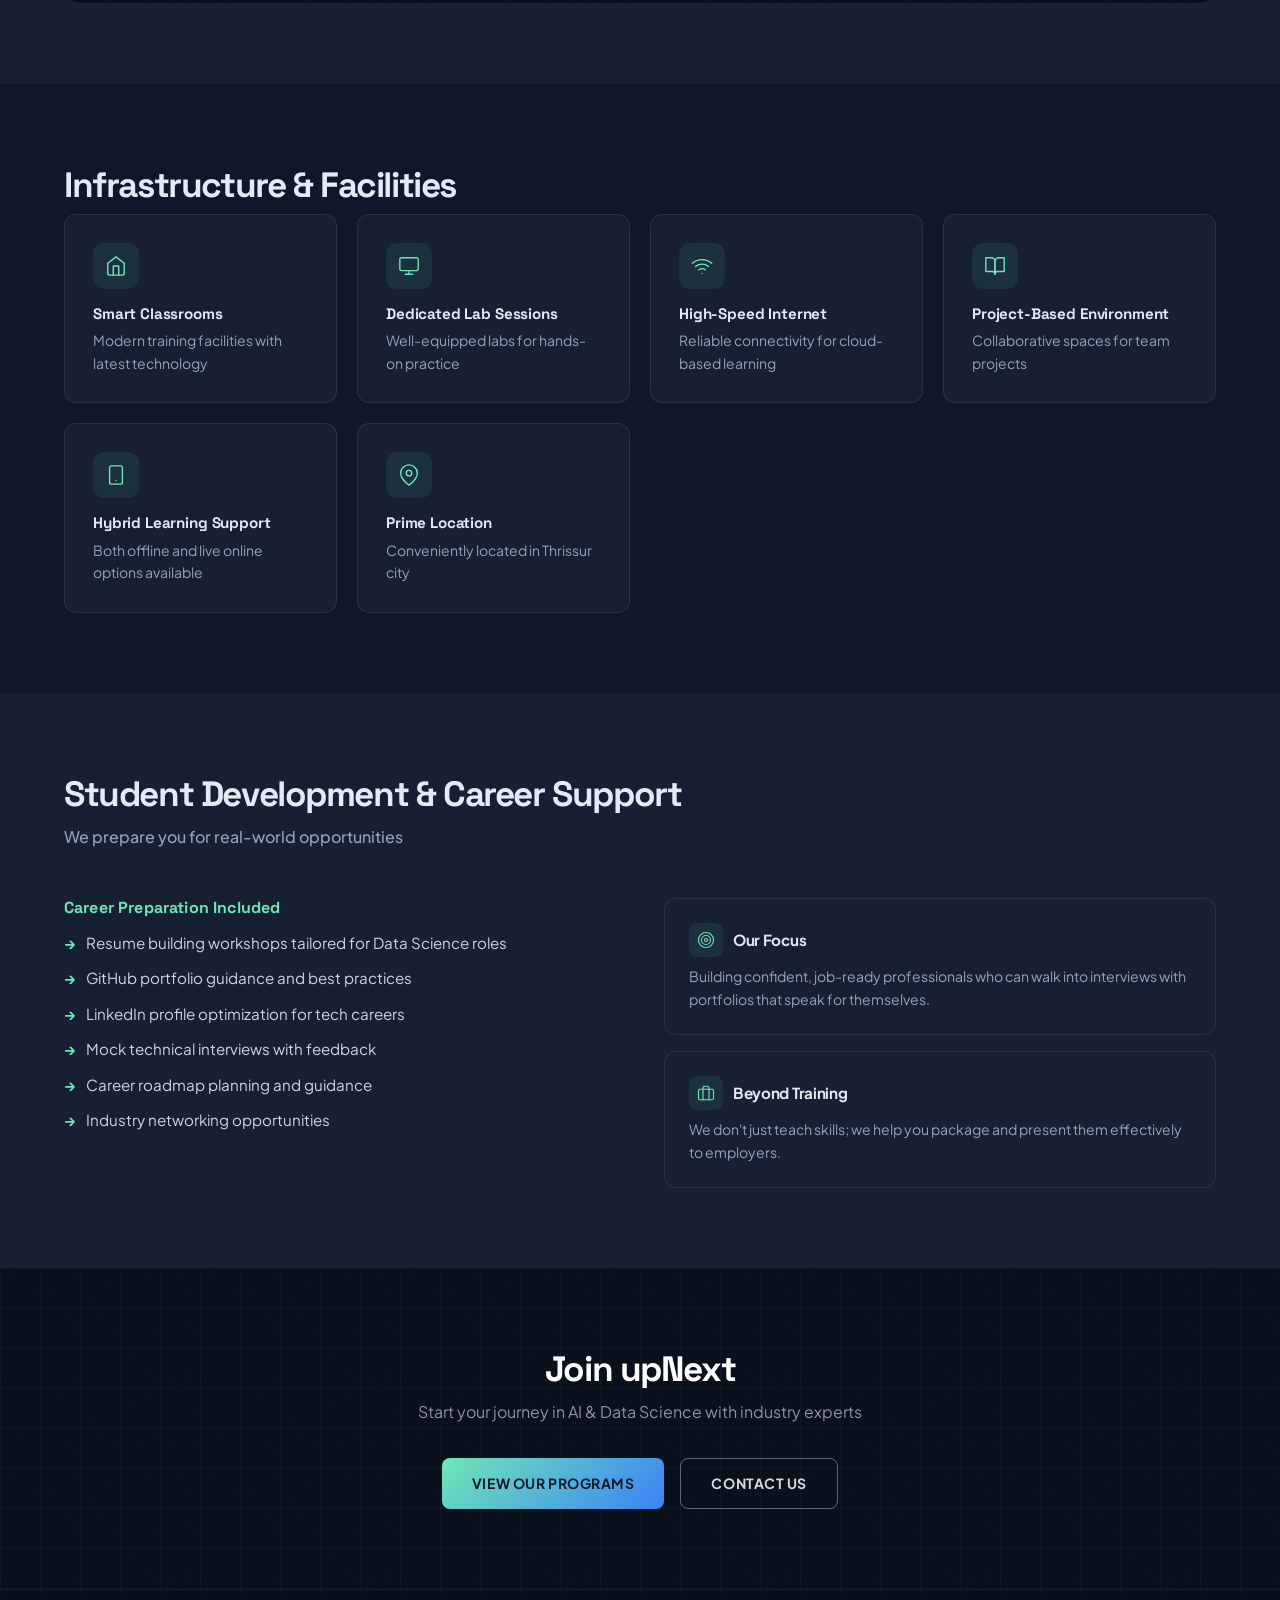
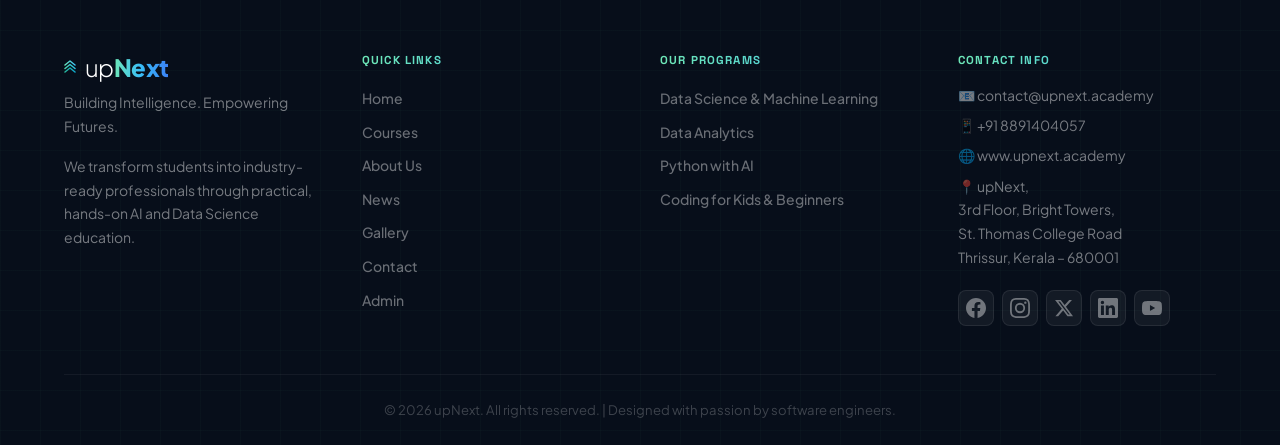
==== commit 252a4342: "Added team founders info and testimonials" ====
--- a/about.html
+++ b/about.html
@@ -42,11 +42,19 @@
       }
     }
     </script>
+    <!-- Meta Pixel -->
+    <script>!function(f,b,e,v,n,t,s){if(f.fbq)return;n=f.fbq=function(){n.callMethod?n.callMethod.apply(n,arguments):n.queue.push(arguments)};if(!f._fbq)f._fbq=n;n.push=n;n.loaded=!0;n.version='2.0';n.queue=[];t=b.createElement(e);t.async=!0;t.src=v;s=b.getElementsByTagName(e)[0];s.parentNode.insertBefore(t,s)}(window,document,'script','https://connect.facebook.net/en_US/fbevents.js');fbq('init','1273080377784841');fbq('track','PageView');</script>
+    <noscript><img height="1" width="1" style="display:none" src="https://www.facebook.com/tr?id=1273080377784841&ev=PageView&noscript=1"/></noscript>
+    <!-- End Meta Pixel -->
     <link rel="stylesheet" href="css/styles.css">
 </head>
 <body>
     <a href="#main-content" class="skip-link">Skip to main content</a>
     <div id="header-placeholder"></div>
+
+    <!-- Custom cursor -->
+    <div id="cursor-dot" aria-hidden="true"></div>
+    <div id="cursor-ring" aria-hidden="true"></div>
 
     <main id="main-content">
 
@@ -101,6 +109,44 @@
         </div>
     </section>
 
+    <!-- Meet the Founders -->
+    <section>
+        <div class="container">
+            <h2>Meet the Founders</h2>
+            <p class="section-subtitle">upNext Academy was founded by a team of experienced educators, software engineers, and technology leaders with deep roots in both academia and the global IT industry. Our founders — proud alumni of Cochin University of Science and Technology (CUSAT) — have built and led teams across India, the United States, Australia, and other international markets. This rare blend of academic rigor and real-world industry exposure shapes everything we teach, enabling us to deliver high-quality, industry-aligned training that equips learners with the knowledge, practical skills, and confidence to thrive in today's technology-driven world.</p>
+
+            <div class="founders-grid">
+                <div class="founder-card glass-card">
+                    <img class="founder-avatar" src="images/founder-famitha.webp" alt="Famitha P N">
+                    <h3 class="founder-name">Famitha P N</h3>
+                    <p class="founder-title">CEO &amp; Lead Trainer</p>
+                    <p class="founder-bio">An MCA graduate from CUSAT with 13+ years of experience in computer science education and AI training, Famitha leads academic strategy, curriculum development, and trainer mentoring at upNext. Her background spans higher education, international schools in Saudi Arabia, and professional tech academies. Specializing in Python, Data Analytics, and Applied AI, she is dedicated to empowering learners through hands-on, project-based education.</p>
+                </div>
+
+                <div class="founder-card glass-card">
+                    <img class="founder-avatar" src="images/founder-salini.webp" alt="Salini Thomas">
+                    <h3 class="founder-name">Salini Thomas</h3>
+                    <p class="founder-title">COO</p>
+                    <p class="founder-bio">Bringing 12+ years of managerial experience across banking and US healthcare, Salini specializes in process-driven operations and compliance. Holding an MCA degree, her career spans client services, systems coordination, and operational strategy in highly regulated industries. As COO of upNext, she applies this disciplined, systems-first approach to oversee daily operations and ensure seamless, efficient growth as the Academy scales.</p>
+                </div>
+
+                <div class="founder-card glass-card">
+                    <img class="founder-avatar" src="images/founder-anna.webp" alt="Anna Rony Mathew">
+                    <h3 class="founder-name">Anna Rony Mathew</h3>
+                    <p class="founder-title">CFO &amp; Managing Director</p>
+                    <p class="founder-bio">With 14+ years of IT experience across top MNCs, Anna specializes in banking, financial services, and networking. Holding an MCA degree, her career spans solution design, business analysis, and client engagement as a Team Lead. Bridging the gap between business strategy and technical execution, she is dedicated to guiding teams and delivering scalable, high-impact solutions.</p>
+                </div>
+
+                <div class="founder-card glass-card">
+                    <img class="founder-avatar" src="images/founder-bindu.webp" alt="Bindu Sarojini Bhargavan">
+                    <h3 class="founder-name">Bindu Sarojini Bhargavan</h3>
+                    <p class="founder-title">CTO &amp; Business Strategy Lead</p>
+                    <p class="founder-bio">A seasoned technology leader holding an MCA, Bindu brings 18+ years of experience in enterprise systems and business analysis to drive strategic solutions across banking, insurance, and financial services at upNext. Her background spans key roles like System Analyst, Incident Manager, and Senior Business Analyst across the full software development lifecycle. Specializing in complex tech integration, data platforms, and student mentorship, she is dedicated to bridging business needs with technology and empowering the next generation of tech leaders.</p>
+                </div>
+            </div>
+        </div>
+    </section>
+
     <!-- Learning Approach -->
     <section style="background: var(--light-bg);">
         <div class="container">
--- a/css/styles.css
+++ b/css/styles.css
@@ -1,5 +1,5 @@
 /* ─── Fonts ──────────────────────────────────────────────────── */
-@import url('https://fonts.googleapis.com/css2?family=Plus+Jakarta+Sans:wght@300;400;500;600;700;800;900&family=Space+Grotesk:wght@300;400;500;600;700&display=swap');
+@import url('https://fonts.googleapis.com/css2?family=Plus+Jakarta+Sans:wght@300;400;500;600;700;800;900&family=Space+Grotesk:wght@300;400;500;600;700&family=Caveat:wght@400;500;600&display=swap');
 
 /* ─── Design Tokens ──────────────────────────────────────────── */
 :root {
@@ -2670,6 +2670,176 @@
 }
 
 
+/* ─── Founder Cards ───────────────────────────────────────────── */
+.founders-grid {
+    display: grid;
+    grid-template-columns: repeat(auto-fit, minmax(280px, 1fr));
+    gap: 2rem;
+    margin-top: 2.5rem;
+}
+
+.founder-card {
+    padding: 2.2rem 1.8rem;
+    border-radius: 15px;
+    text-align: center;
+    transition: transform 0.2s, box-shadow 0.2s, border-color 0.2s;
+}
+
+.founder-card:hover {
+    transform: translateY(-3px);
+    box-shadow: 0 8px 28px rgba(0,0,0,0.07);
+}
+
+html[data-theme="dark"] .founder-card:hover {
+    box-shadow: 0 8px 28px rgba(0,0,0,0.3);
+}
+
+.founder-avatar {
+    width: 96px;
+    height: 96px;
+    margin: 0 auto 1.2rem;
+    border-radius: 50%;
+    object-fit: cover;
+    display: block;
+}
+
+.founder-name {
+    color: var(--text-dark);
+    margin: 0 0 0.2rem;
+}
+
+.founder-title {
+    color: var(--emerald-deep);
+    font-weight: 600;
+    font-size: 0.95rem;
+    margin: 0 0 1rem;
+}
+
+html[data-theme="dark"] .founder-title { color: var(--emerald); }
+
+.founder-bio {
+    color: var(--text-body);
+    font-size: 0.92rem;
+    line-height: 1.65;
+    text-align: left;
+    margin: 0;
+}
+
+/* ─── News & Activities Cards ────────────────────────────────── */
+.activity-grid {
+    display: grid;
+    grid-template-columns: repeat(auto-fit, minmax(min(320px, 100%), 1fr));
+    gap: 1.75rem;
+    margin-top: 2.5rem;
+}
+
+.activity-card {
+    background: var(--white);
+    border-radius: 16px;
+    overflow: hidden;
+    border: 1px solid var(--border);
+    box-shadow: 0 2px 12px rgba(0,0,0,0.05);
+    transition: transform 0.25s, box-shadow 0.25s, border-color 0.25s;
+}
+
+.activity-card:hover {
+    transform: translateY(-6px);
+    box-shadow: 0 16px 40px rgba(0,0,0,0.1), 0 0 0 1px var(--emerald-deep);
+    border-color: var(--emerald-deep);
+}
+
+html[data-theme="dark"] .activity-card {
+    background: var(--bg-card-dark);
+    border-color: var(--border);
+    box-shadow: 0 2px 16px rgba(0,0,0,0.3);
+}
+
+html[data-theme="dark"] .activity-card:hover {
+    border-color: var(--emerald);
+    box-shadow: 0 16px 40px rgba(0,0,0,0.4), 0 0 0 1px var(--emerald);
+}
+
+.activity-image {
+    aspect-ratio: 16 / 10;
+    display: flex;
+    align-items: center;
+    justify-content: center;
+    background: linear-gradient(135deg, rgba(110,231,183,0.18), rgba(56,189,248,0.18));
+    color: var(--emerald-deep);
+}
+
+.activity-image img {
+    width: 100%;
+    height: 100%;
+    object-fit: cover;
+}
+
+html[data-theme="dark"] .activity-image { color: var(--emerald); }
+
+.activity-body {
+    padding: 1.5rem 1.75rem;
+}
+
+.activity-date {
+    font-size: 0.78rem;
+    font-weight: 700;
+    letter-spacing: 0.04em;
+    text-transform: uppercase;
+    color: var(--emerald-deep);
+    margin-bottom: 0.4rem;
+}
+
+html[data-theme="dark"] .activity-date { color: var(--emerald); }
+
+.activity-title {
+    font-size: 1.1rem;
+    color: var(--text-dark);
+    margin: 0 0 0.5rem;
+}
+
+.activity-desc {
+    font-size: 0.9rem;
+    color: var(--text-body);
+    margin: 0;
+    line-height: 1.6;
+}
+
+/* ─── Gallery Grid ────────────────────────────────────────────── */
+.gallery-grid {
+    display: grid;
+    grid-template-columns: repeat(auto-fit, minmax(220px, 1fr));
+    gap: 1.25rem;
+}
+
+.gallery-item {
+    aspect-ratio: 4 / 3;
+    border-radius: 14px;
+    overflow: hidden;
+    display: flex;
+    align-items: center;
+    justify-content: center;
+    background: linear-gradient(135deg, rgba(110,231,183,0.18), rgba(56,189,248,0.18));
+    color: var(--emerald-deep);
+    border: 1px solid var(--border);
+    transition: transform 0.25s, box-shadow 0.25s;
+}
+
+.gallery-item:hover {
+    transform: translateY(-4px);
+    box-shadow: 0 12px 32px rgba(0,0,0,0.08);
+}
+
+.gallery-item img {
+    width: 100%;
+    height: 100%;
+    object-fit: cover;
+}
+
+html[data-theme="dark"] .gallery-item {
+    border-color: var(--border);
+    color: var(--emerald);
+}
+
 /* ─── Learning Approach Cards ────────────────────────────────── */
 .approach-grid {
     display: grid;
@@ -2738,6 +2908,336 @@
     z-index: 1;
 }
 
+/* ─── Testimonials Section ───────────────────────────────────── */
+.testimonials-section {
+    padding: 80px 0;
+    background: var(--light-bg);
+    border-top: 1px solid var(--border);
+    border-bottom: 1px solid var(--border);
+}
+
+html[data-theme="dark"] .testimonials-section {
+    background: var(--bg-darkest);
+}
+
+.section-header-center {
+    text-align: center;
+    margin-bottom: 3rem;
+}
+
+.section-label-tag {
+    display: inline-block;
+    font-size: 0.7rem;
+    font-weight: 700;
+    letter-spacing: 0.12em;
+    text-transform: uppercase;
+    color: var(--emerald-deep);
+    background: rgba(16, 185, 129, 0.1);
+    border: 1px solid rgba(16, 185, 129, 0.25);
+    border-radius: 20px;
+    padding: 0.3rem 0.9rem;
+    margin-bottom: 0.9rem;
+}
+
+.testimonials-carousel {
+    position: relative;
+    max-width: 960px;
+    margin: 0 auto;
+    overflow: hidden;
+    --card-w: calc((100% - 1.25rem) / 2);
+}
+
+.testimonials-track {
+    display: flex;
+    flex-wrap: nowrap;
+    gap: 1.25rem;
+    transition: transform 0.45s cubic-bezier(0.4, 0, 0.2, 1);
+}
+
+.testimonial-card {
+    flex: 0 0 var(--card-w);
+    width: var(--card-w);
+    background: var(--white);
+    border: 1px solid var(--border);
+    border-radius: 16px;
+    padding: 2.2rem;
+    position: relative;
+    display: flex;
+    flex-direction: column;
+    gap: 1.2rem;
+    box-sizing: border-box;
+}
+
+@media (max-width: 640px) {
+    .testimonials-carousel {
+        --card-w: 100%;
+    }
+}
+
+html[data-theme="dark"] .testimonial-card {
+    background: var(--bg-card-dark);
+    border-color: var(--border-dark);
+}
+
+/* Arrows */
+.t-arrow {
+    position: absolute;
+    top: 50%;
+    transform: translateY(-50%);
+    width: 40px;
+    height: 40px;
+    border-radius: 50%;
+    border: 1.5px solid var(--border-strong);
+    background: var(--white);
+    color: var(--text-dark);
+    font-size: 1rem;
+    cursor: pointer;
+    display: flex;
+    align-items: center;
+    justify-content: center;
+    transition: background 0.2s, border-color 0.2s, color 0.2s;
+    z-index: 2;
+}
+
+.t-arrow:hover {
+    background: var(--emerald-deep);
+    border-color: var(--emerald-deep);
+    color: #fff;
+}
+
+html[data-theme="dark"] .t-arrow {
+    background: var(--bg-elevated);
+    border-color: var(--border-dark);
+    color: var(--text-dark);
+}
+
+.t-arrow--prev { left: -20px; }
+.t-arrow--next { right: -20px; }
+
+/* Dots */
+.t-dots {
+    display: flex;
+    justify-content: center;
+    gap: 0.5rem;
+    margin-top: 1.5rem;
+}
+
+.t-dot {
+    width: 8px;
+    height: 8px;
+    border-radius: 50%;
+    background: var(--border-strong);
+    border: none;
+    cursor: pointer;
+    padding: 0;
+    transition: background 0.2s, transform 0.2s;
+}
+
+.t-dot.active {
+    background: var(--emerald-deep);
+    transform: scale(1.3);
+}
+
+.testimonial-card--wide {
+    grid-column: unset;
+}
+
+.testimonial-quote-mark {
+    font-size: 4rem;
+    line-height: 1;
+    color: var(--emerald-deep);
+    opacity: 0.7;
+    font-family: Georgia, serif;
+    position: absolute;
+    top: 1rem;
+    right: 1.4rem;
+    pointer-events: none;
+}
+
+.testimonial-text {
+    font-family: 'Caveat', cursive;
+    font-size: 1.2rem;
+    font-weight: 500;
+    line-height: 1.7;
+    color: var(--text-body);
+    flex: 1;
+}
+
+.testimonial-footer {
+    display: flex;
+    align-items: center;
+    gap: 0.9rem;
+    margin-top: auto;
+}
+
+.testimonial-card--wide {
+    grid-column: 1 / -1;
+}
+
+.testimonial-avatar {
+    width: 52px;
+    height: 52px;
+    border-radius: 50%;
+    object-fit: cover;
+    object-position: center top;
+    border: 2px solid var(--border-strong);
+    flex-shrink: 0;
+}
+
+.testimonial-avatar--initials {
+    display: flex;
+    align-items: center;
+    justify-content: center;
+    background: linear-gradient(135deg, var(--emerald-deep), var(--blue));
+    color: #fff;
+    font-size: 0.85rem;
+    font-weight: 700;
+    font-family: var(--font-main);
+    letter-spacing: 0.04em;
+    border: none;
+}
+
+.testimonial-name {
+    font-size: 0.95rem;
+    font-weight: 700;
+    color: var(--text-dark);
+    margin: 0;
+}
+
+.testimonial-course {
+    font-size: 0.78rem;
+    color: var(--text-light);
+    font-weight: 500;
+    margin: 0;
+}
+
+.testimonial-stars {
+    font-size: 0.9rem;
+    color: #F59E0B;
+    letter-spacing: 0.05em;
+}
+
+@media (max-width: 640px) {
+    .t-arrow--prev { left: -12px; }
+    .t-arrow--next { right: -12px; }
+}
+
+/* ─── Leave a Review Section ────────────────────────────────── */
+.review-section {
+    padding: 80px 0;
+    background: var(--white);
+    border-top: 1px solid var(--border);
+}
+
+html[data-theme="dark"] .review-section {
+    background: var(--bg-dark);
+}
+
+.review-layout {
+    display: flex;
+    flex-direction: column;
+    align-items: center;
+    max-width: 620px;
+    margin: 0 auto;
+}
+
+.review-intro {
+    text-align: center;
+    margin-bottom: 2rem;
+}
+
+.review-intro .section-label-tag { margin-bottom: 0.9rem; }
+.review-intro h2 { margin-bottom: 0.6rem; }
+
+.review-form-wrap {
+    width: 100%;
+    background: var(--light-card);
+    border: 1px solid var(--border);
+    border-radius: 16px;
+    padding: 2rem;
+}
+
+.review-row {
+    display: grid;
+    grid-template-columns: 1fr 1fr;
+    gap: 1rem;
+}
+
+html[data-theme="dark"] .review-form-wrap {
+    background: var(--bg-card-dark);
+    border-color: var(--border-dark);
+}
+
+/* Star Rating */
+.star-rating {
+    display: flex;
+    flex-direction: row-reverse;
+    justify-content: flex-end;
+    gap: 0.2rem;
+}
+
+.star-rating input {
+    display: none;
+}
+
+.star-rating label {
+    font-size: 2rem;
+    color: var(--border-strong);
+    cursor: pointer;
+    transition: color 0.15s;
+    line-height: 1;
+    padding: 0 0.1rem;
+}
+
+.star-rating input:checked ~ label,
+.star-rating label:hover,
+.star-rating label:hover ~ label {
+    color: #F59E0B;
+}
+
+/* File Upload */
+.file-upload-wrap {
+    position: relative;
+}
+
+.file-input {
+    position: absolute;
+    width: 1px;
+    height: 1px;
+    opacity: 0;
+    overflow: hidden;
+}
+
+.file-upload-label {
+    display: flex;
+    align-items: center;
+    gap: 0.6rem;
+    padding: 0.75rem 1rem;
+    border: 1.5px dashed var(--border-strong);
+    border-radius: 8px;
+    cursor: pointer;
+    color: var(--text-light);
+    font-size: 0.92rem;
+    transition: border-color 0.2s, color 0.2s;
+    background: var(--white);
+}
+
+html[data-theme="dark"] .file-upload-label {
+    background: var(--bg-elevated);
+    border-color: var(--border-dark);
+}
+
+.file-upload-label:hover {
+    border-color: var(--emerald-deep);
+    color: var(--emerald-deep);
+}
+
+@media (max-width: 560px) {
+    .review-row {
+        grid-template-columns: 1fr;
+    }
+}
+
 /* ─── Dark CTA Section ───────────────────────────────────────── */
 .section-dark-cta {
     background: var(--bg-darkest);
@@ -2820,7 +3320,7 @@
     position: fixed;
     bottom: 1.75rem;
     right: 1.75rem;
-    z-index: 900;
+    z-index: 1500;
     width: 54px;
     height: 54px;
     border-radius: 50%;
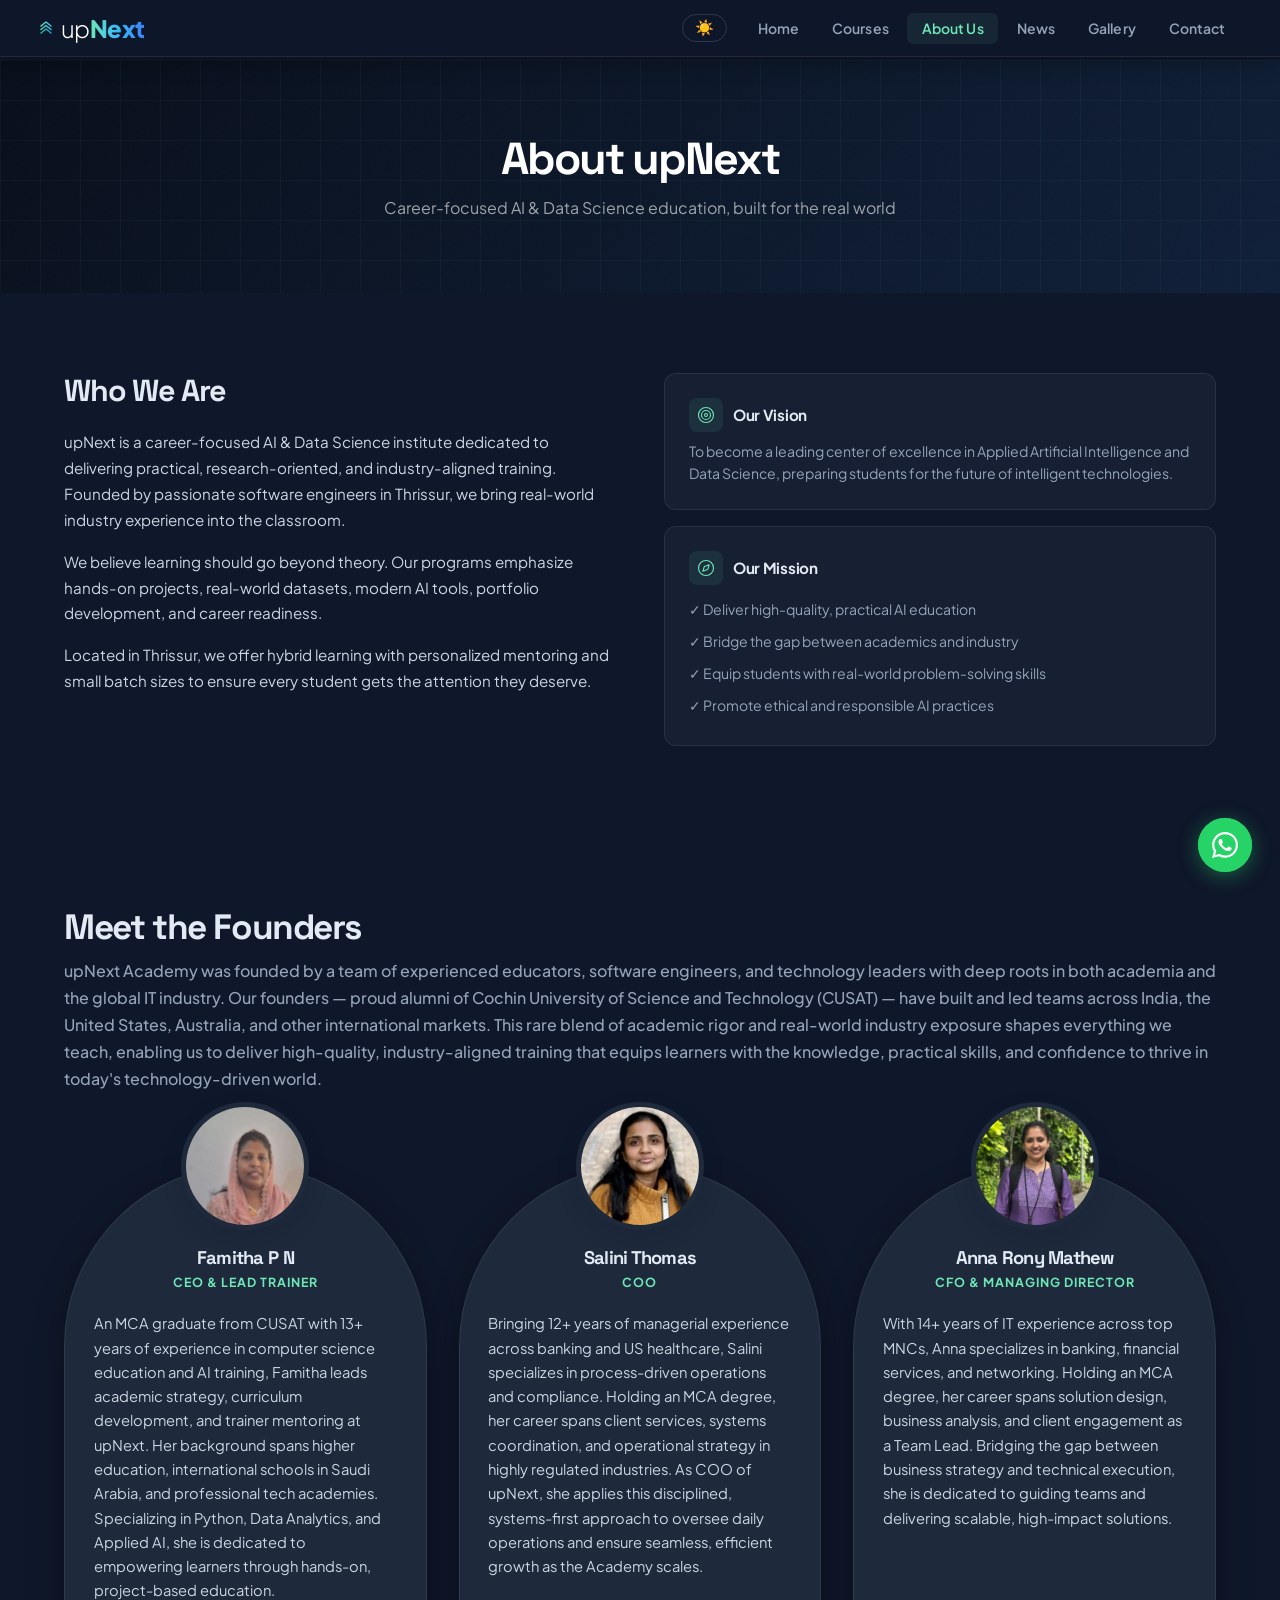
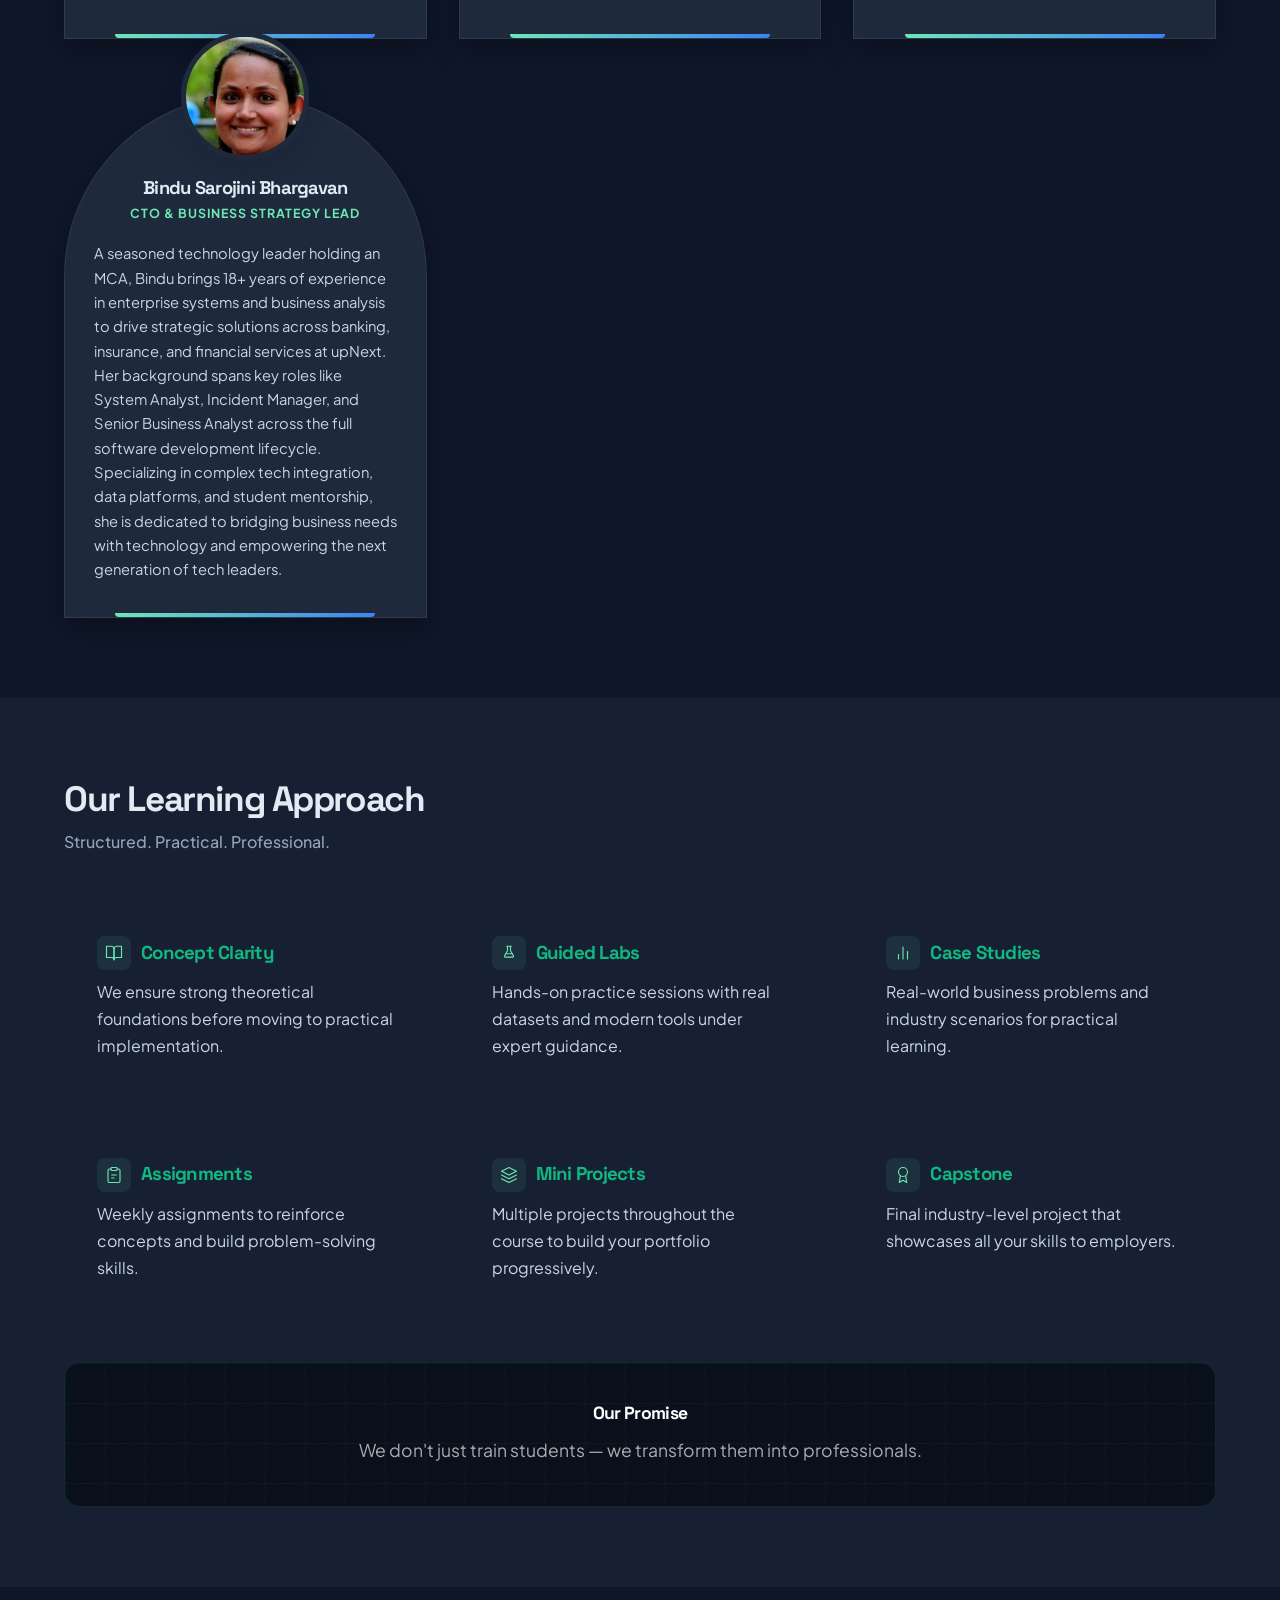
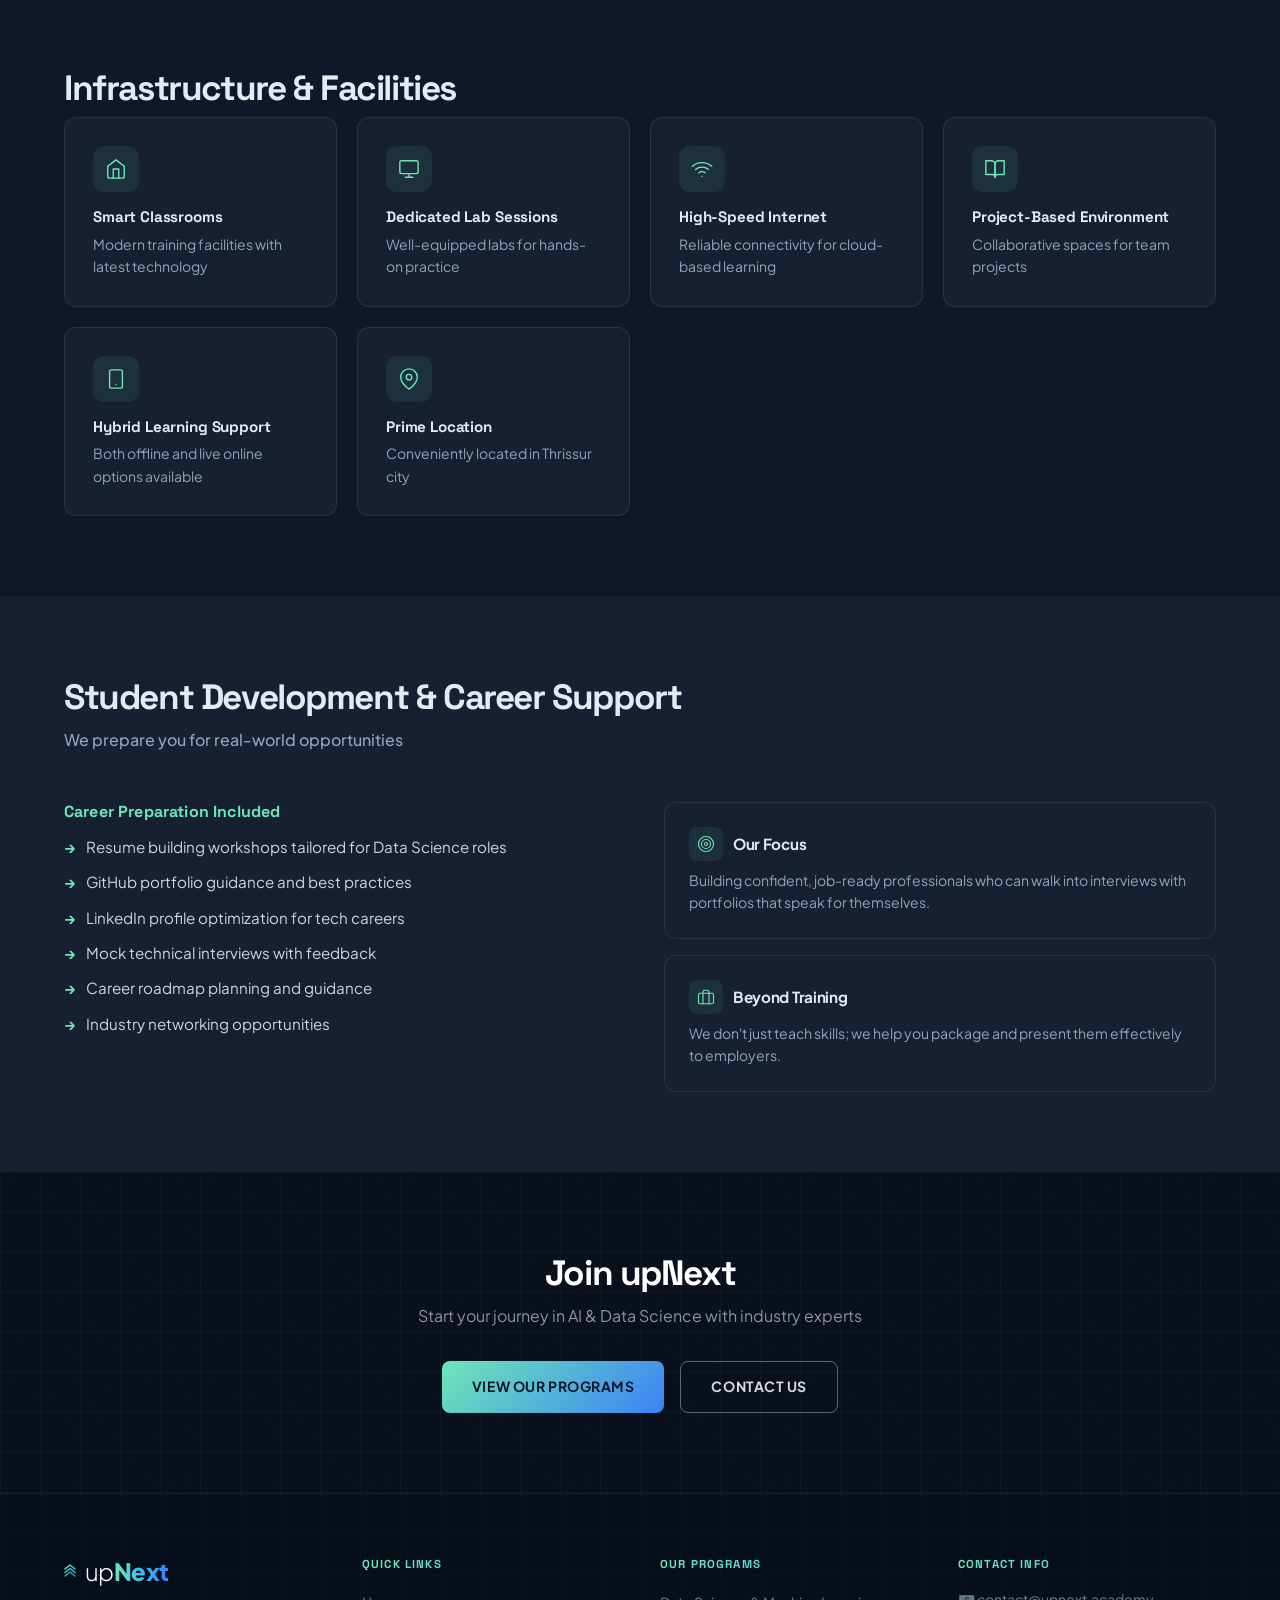
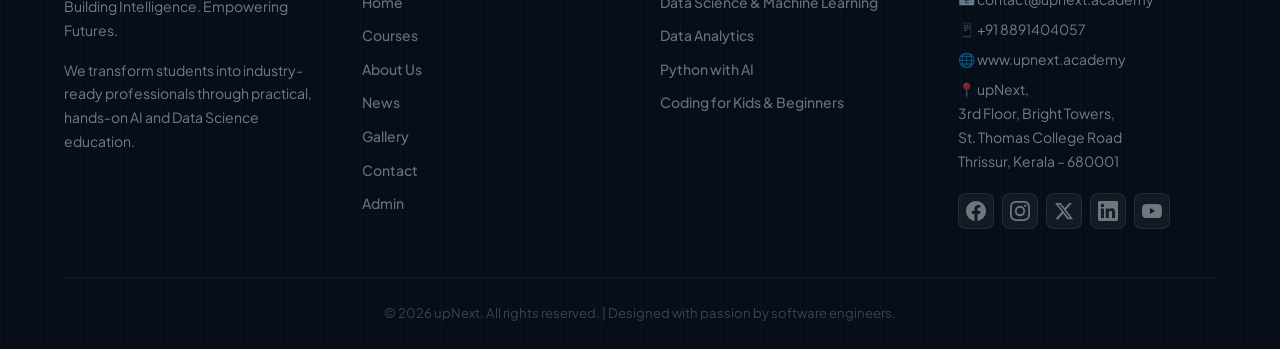
==== commit 3e126e1c: "Team founder profile view style changed" ====
--- a/about.html
+++ b/about.html
@@ -116,28 +116,28 @@
             <p class="section-subtitle">upNext Academy was founded by a team of experienced educators, software engineers, and technology leaders with deep roots in both academia and the global IT industry. Our founders — proud alumni of Cochin University of Science and Technology (CUSAT) — have built and led teams across India, the United States, Australia, and other international markets. This rare blend of academic rigor and real-world industry exposure shapes everything we teach, enabling us to deliver high-quality, industry-aligned training that equips learners with the knowledge, practical skills, and confidence to thrive in today's technology-driven world.</p>
 
             <div class="founders-grid">
-                <div class="founder-card glass-card">
+                <div class="founder-card">
                     <img class="founder-avatar" src="images/founder-famitha.webp" alt="Famitha P N">
                     <h3 class="founder-name">Famitha P N</h3>
                     <p class="founder-title">CEO &amp; Lead Trainer</p>
                     <p class="founder-bio">An MCA graduate from CUSAT with 13+ years of experience in computer science education and AI training, Famitha leads academic strategy, curriculum development, and trainer mentoring at upNext. Her background spans higher education, international schools in Saudi Arabia, and professional tech academies. Specializing in Python, Data Analytics, and Applied AI, she is dedicated to empowering learners through hands-on, project-based education.</p>
                 </div>
 
-                <div class="founder-card glass-card">
+                <div class="founder-card">
                     <img class="founder-avatar" src="images/founder-salini.webp" alt="Salini Thomas">
                     <h3 class="founder-name">Salini Thomas</h3>
                     <p class="founder-title">COO</p>
                     <p class="founder-bio">Bringing 12+ years of managerial experience across banking and US healthcare, Salini specializes in process-driven operations and compliance. Holding an MCA degree, her career spans client services, systems coordination, and operational strategy in highly regulated industries. As COO of upNext, she applies this disciplined, systems-first approach to oversee daily operations and ensure seamless, efficient growth as the Academy scales.</p>
                 </div>
 
-                <div class="founder-card glass-card">
+                <div class="founder-card">
                     <img class="founder-avatar" src="images/founder-anna.webp" alt="Anna Rony Mathew">
                     <h3 class="founder-name">Anna Rony Mathew</h3>
                     <p class="founder-title">CFO &amp; Managing Director</p>
                     <p class="founder-bio">With 14+ years of IT experience across top MNCs, Anna specializes in banking, financial services, and networking. Holding an MCA degree, her career spans solution design, business analysis, and client engagement as a Team Lead. Bridging the gap between business strategy and technical execution, she is dedicated to guiding teams and delivering scalable, high-impact solutions.</p>
                 </div>
 
-                <div class="founder-card glass-card">
+                <div class="founder-card">
                     <img class="founder-avatar" src="images/founder-bindu.webp" alt="Bindu Sarojini Bhargavan">
                     <h3 class="founder-name">Bindu Sarojini Bhargavan</h3>
                     <p class="founder-title">CTO &amp; Business Strategy Lead</p>
--- a/css/styles.css
+++ b/css/styles.css
@@ -2674,45 +2674,70 @@
 .founders-grid {
     display: grid;
     grid-template-columns: repeat(auto-fit, minmax(280px, 1fr));
-    gap: 2rem;
-    margin-top: 2.5rem;
+    gap: 3.5rem 2rem;
+    margin-top: 4.5rem;
 }
 
 .founder-card {
-    padding: 2.2rem 1.8rem;
-    border-radius: 15px;
+    position: relative;
+    background: var(--light-card);
+    border: 1px solid var(--border);
+    border-radius: 9999px 9999px 18px 18px;
+    padding: 0 1.8rem 2.2rem;
     text-align: center;
+    box-shadow: 0 10px 30px rgba(15,23,42,0.08);
     transition: transform 0.2s, box-shadow 0.2s, border-color 0.2s;
 }
 
 .founder-card:hover {
-    transform: translateY(-3px);
-    box-shadow: 0 8px 28px rgba(0,0,0,0.07);
+    transform: translateY(-4px);
+    box-shadow: 0 16px 40px rgba(15,23,42,0.12);
+}
+
+html[data-theme="dark"] .founder-card {
+    border-color: var(--border-dark);
+    box-shadow: 0 10px 30px rgba(0,0,0,0.35);
 }
 
 html[data-theme="dark"] .founder-card:hover {
-    box-shadow: 0 8px 28px rgba(0,0,0,0.3);
+    box-shadow: 0 16px 40px rgba(0,0,0,0.45);
+}
+
+.founder-card::after {
+    content: '';
+    position: absolute;
+    left: 14%;
+    right: 14%;
+    bottom: 0;
+    height: 4px;
+    border-radius: 0 0 4px 4px;
+    background: var(--grad-brand);
 }
 
 .founder-avatar {
-    width: 96px;
-    height: 96px;
-    margin: 0 auto 1.2rem;
+    width: 128px;
+    height: 128px;
+    margin: -64px auto 1.1rem;
     border-radius: 50%;
     object-fit: cover;
     display: block;
+    border: 5px solid var(--light-card);
+    box-shadow: 0 8px 20px rgba(15,23,42,0.18);
 }
 
 .founder-name {
     color: var(--text-dark);
     margin: 0 0 0.2rem;
+    font-size: 1.15rem;
 }
 
 .founder-title {
     color: var(--emerald-deep);
-    font-weight: 600;
-    font-size: 0.95rem;
-    margin: 0 0 1rem;
+    font-weight: 700;
+    font-size: 0.78rem;
+    letter-spacing: 0.08em;
+    text-transform: uppercase;
+    margin: 0 0 1.1rem;
 }
 
 html[data-theme="dark"] .founder-title { color: var(--emerald); }
